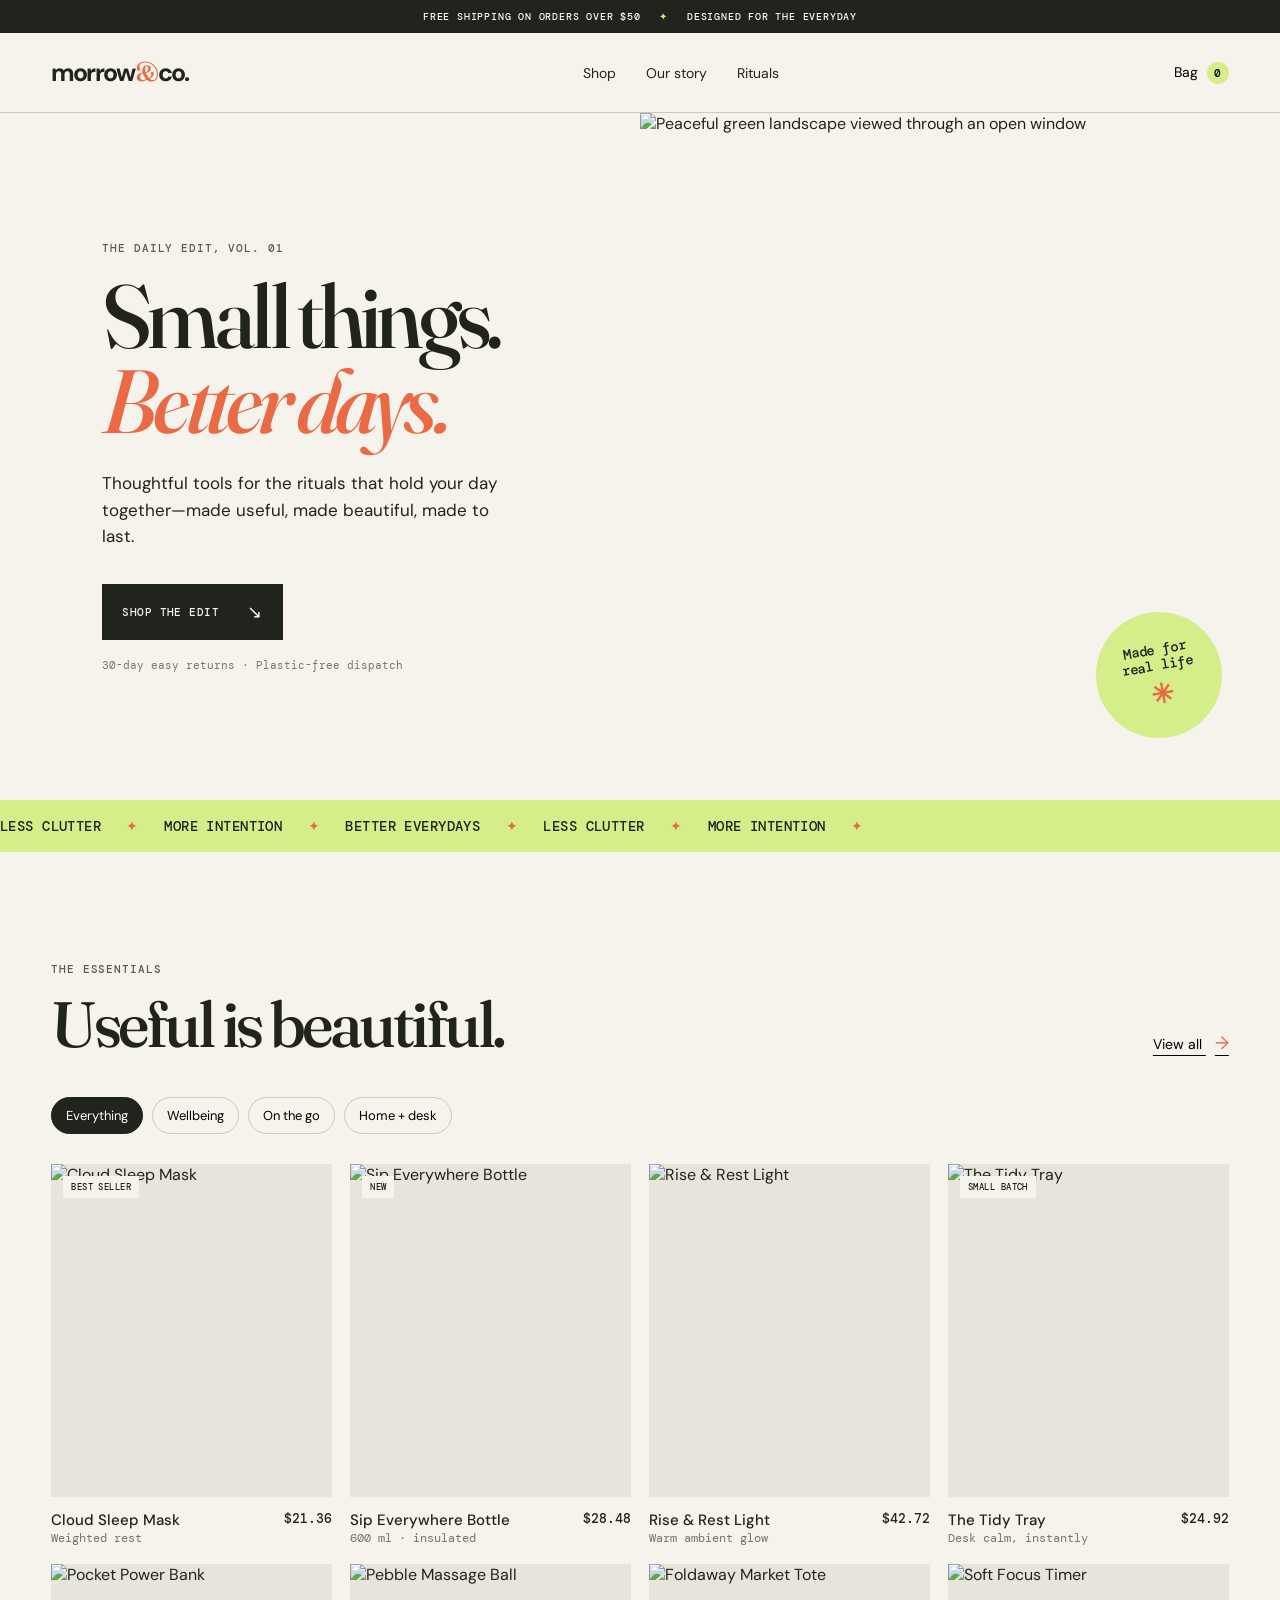
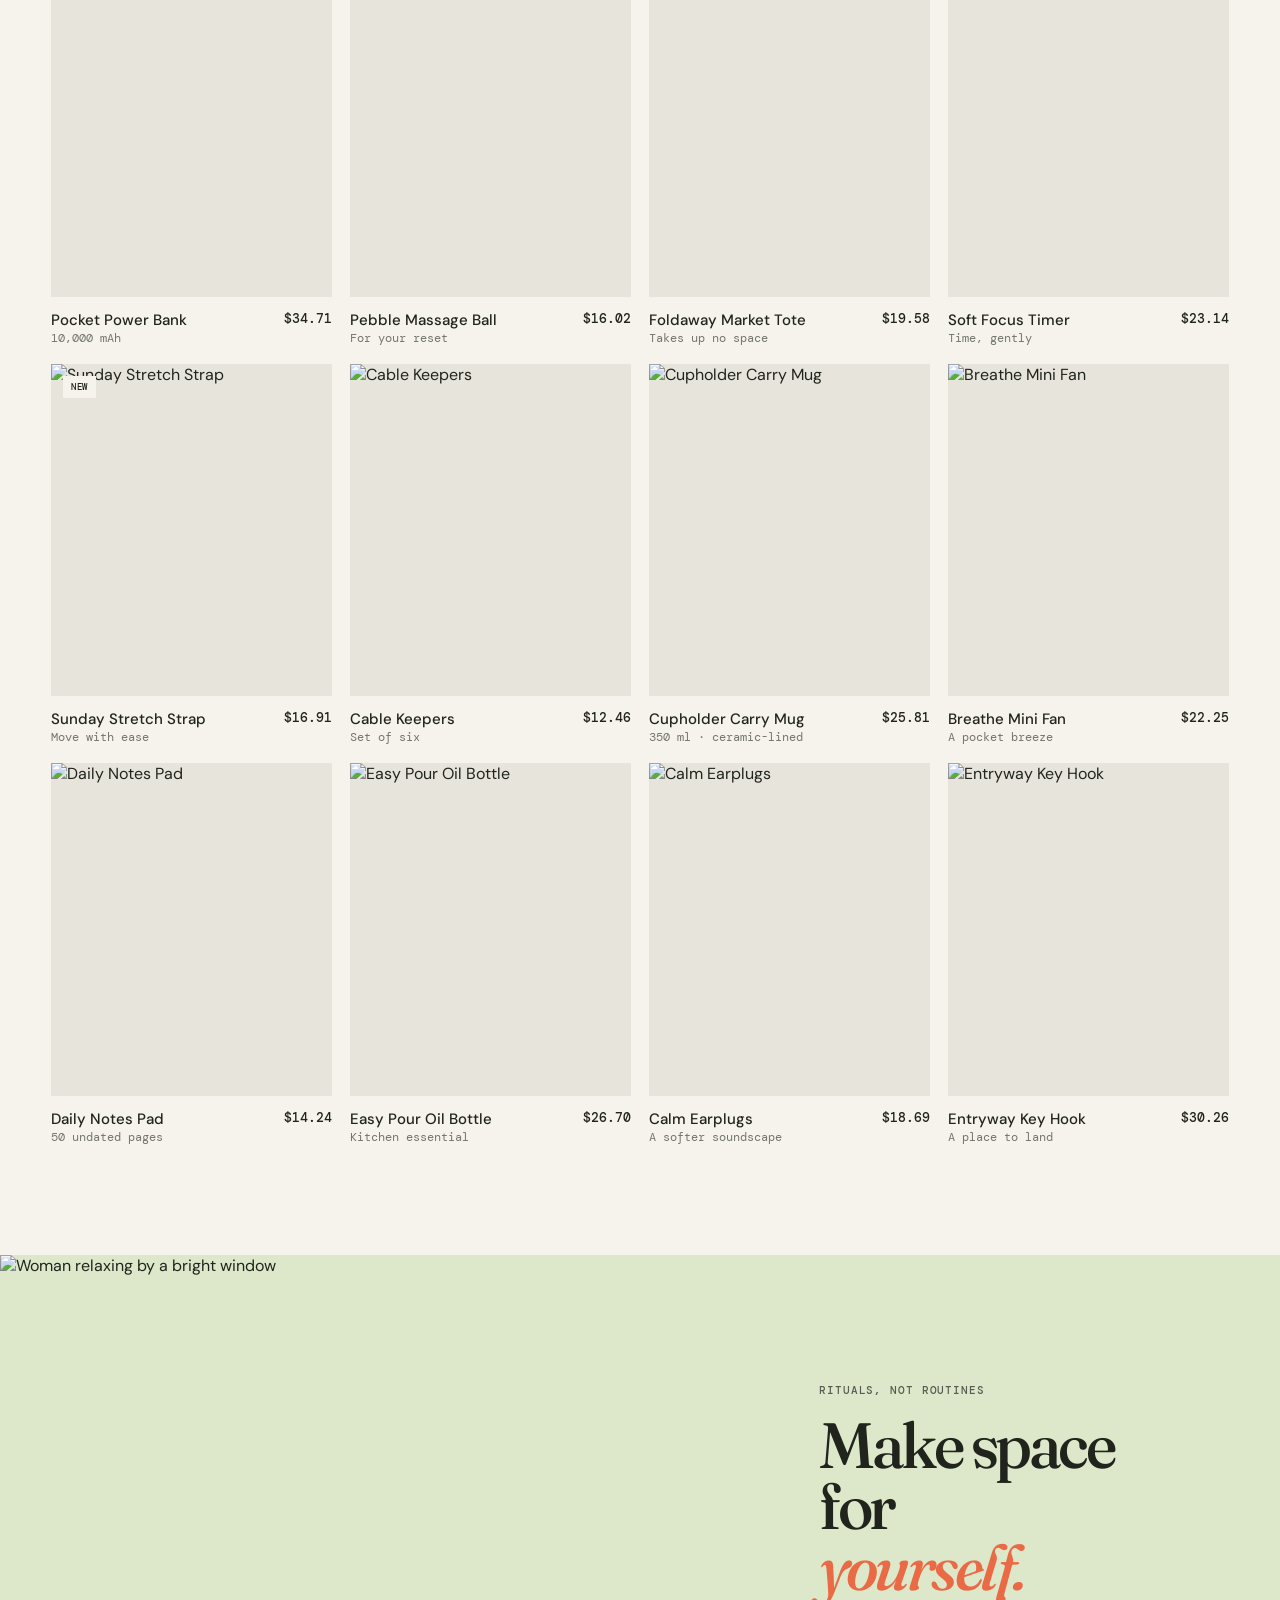
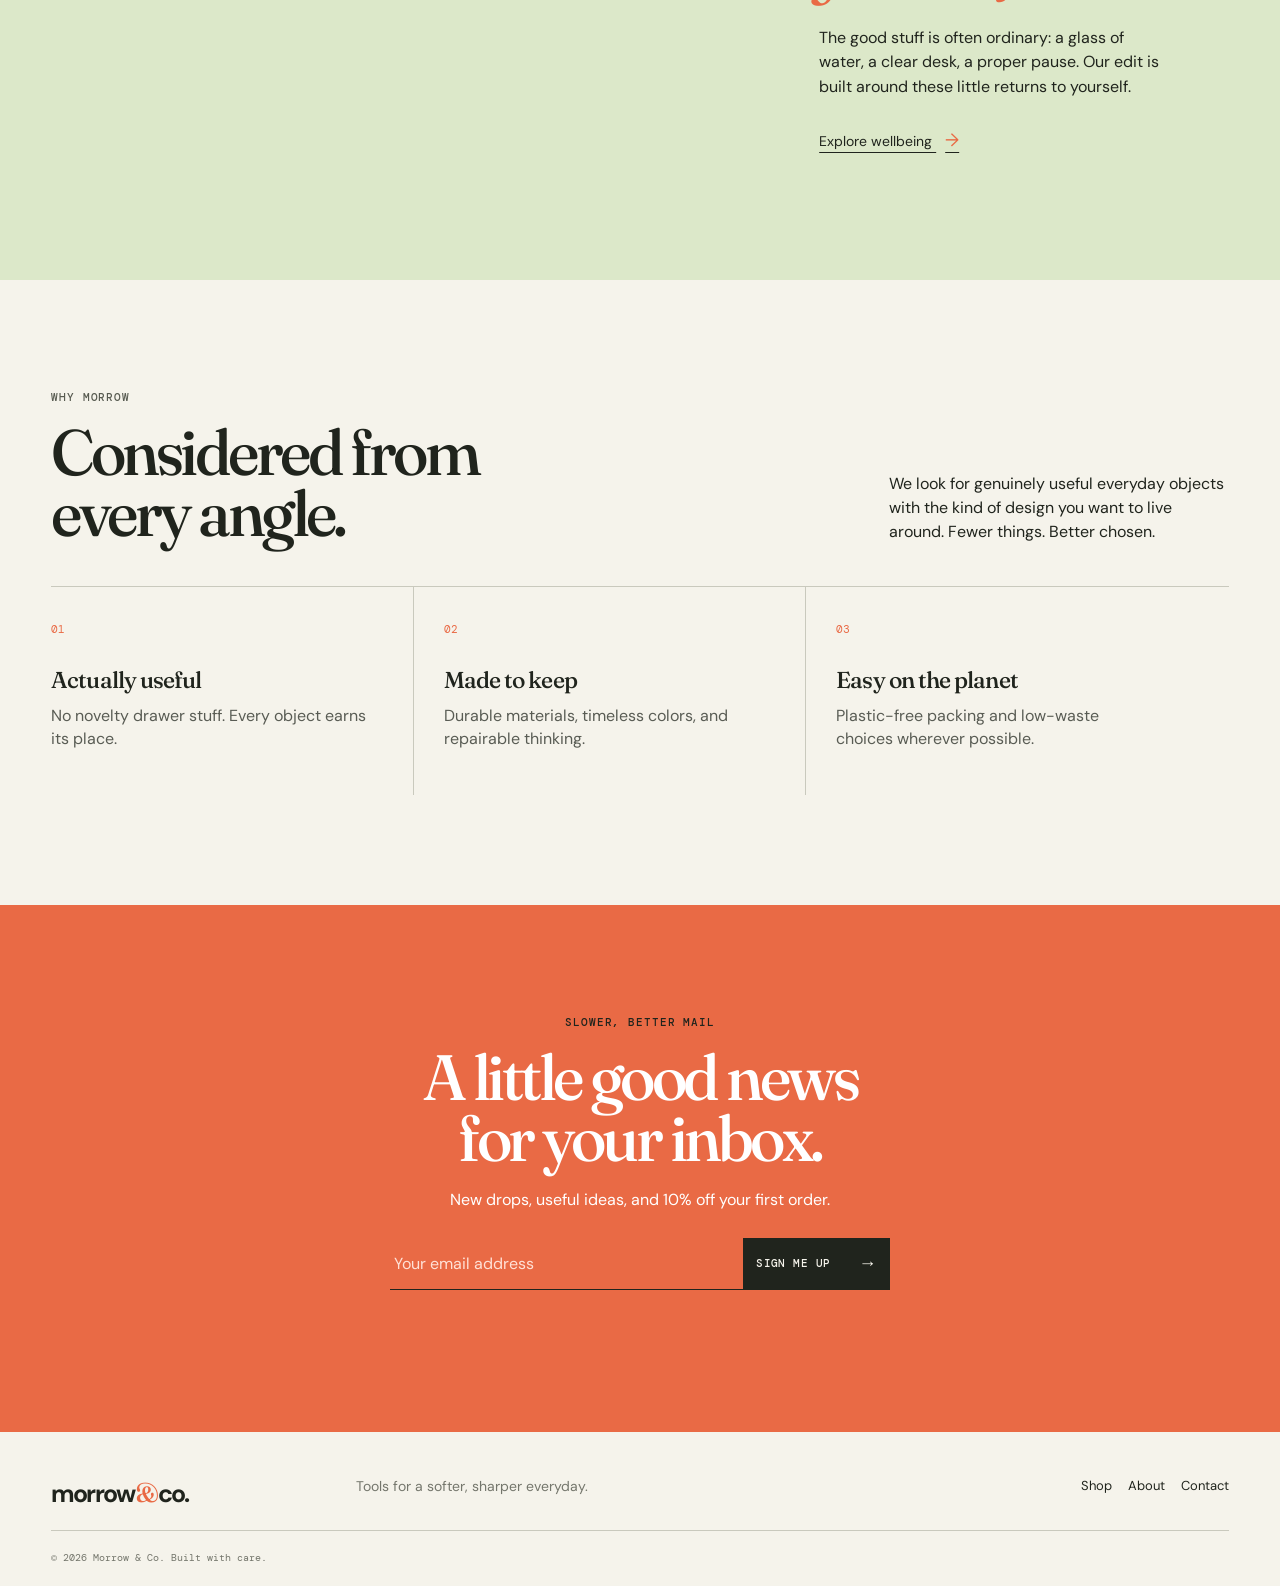
==== index.html @ c6362c74 "Add files via upload" ====
<!doctype html>
<html lang="en">
  <head>
    <meta charset="UTF-8" />
    <meta name="viewport" content="width=device-width, initial-scale=1.0" />
    <meta name="description" content="Morrow & Co. — simple tools for better everyday rituals." />
    <title>Morrow & Co. | Everyday, considered</title>
    <link rel="preconnect" href="https://fonts.googleapis.com" />
    <link rel="preconnect" href="https://fonts.gstatic.com" crossorigin />
    <link href="https://fonts.googleapis.com/css2?family=DM+Mono:wght@400;500&family=DM+Sans:opsz,wght@9..40,400;9..40,500;9..40,600;9..40,700&family=Fraunces:opsz,wght@9..144,500;9..144,600&display=swap" rel="stylesheet" />
    <link rel="stylesheet" href="styles.css" />
  </head>
  <body>
    <div class="announcement">Free shipping on orders over $50 <span>✦</span> Designed for the everyday</div>
    <header>
      <a class="logo" href="#top" aria-label="Morrow & Co. home">morrow<span>&amp;</span>co.</a>
      <nav aria-label="Main navigation">
        <a href="#shop">Shop</a><a href="#story">Our story</a><a href="#rituals">Rituals</a>
      </nav>
      <button class="cart-trigger" aria-label="Open shopping bag">Bag <span id="cart-count">0</span></button>
    </header>

    <main id="top">
      <section class="hero">
        <div class="hero-copy">
          <p class="eyebrow">THE DAILY EDIT, VOL. 01</p>
          <h1>Small things.<br><em>Better days.</em></h1>
          <p class="intro">Thoughtful tools for the rituals that hold your day together—made useful, made beautiful, made to last.</p>
          <a href="#shop" class="button dark">Shop the edit <span>↘</span></a>
          <p class="microcopy">30-day easy returns · Plastic-free dispatch</p>
        </div>
        <div class="hero-image"><img src="https://images.unsplash.com/photo-1502741338009-cac2772e18bc?auto=format&fit=crop&w=1200&q=85" alt="Peaceful green landscape viewed through an open window" /><div class="hero-sticker">Made for<br>real life <b>✳</b></div></div>
      </section>

      <section class="marquee" aria-label="Store values"><div>LESS CLUTTER <i>✦</i> MORE INTENTION <i>✦</i> BETTER EVERYDAYS <i>✦</i> LESS CLUTTER <i>✦</i> MORE INTENTION <i>✦</i></div></section>

      <section class="collection" id="shop">
        <div class="section-heading"><div><p class="eyebrow">THE ESSENTIALS</p><h2>Useful is beautiful.</h2></div><button class="text-link" id="view-all">View all <span>→</span></button></div>
        <div class="filters" aria-label="Product filters"><button class="active" data-filter="all">Everything</button><button data-filter="wellbeing">Wellbeing</button><button data-filter="on-the-go">On the go</button><button data-filter="home">Home + desk</button></div>
        <div class="product-grid" id="product-grid"></div>
      </section>

      <section class="feature" id="rituals">
        <div class="feature-photo"><img src="https://images.unsplash.com/photo-1516822003754-cca485356ecb?auto=format&fit=crop&w=1200&q=85" alt="Woman relaxing by a bright window" /></div>
        <div class="feature-copy"><p class="eyebrow">RITUALS, NOT ROUTINES</p><h2>Make space for<br><em>yourself.</em></h2><p>The good stuff is often ordinary: a glass of water, a clear desk, a proper pause. Our edit is built around these little returns to yourself.</p><a class="text-link" href="#shop">Explore wellbeing <span>→</span></a></div>
      </section>

      <section class="why" id="story"><div class="section-heading"><div><p class="eyebrow">WHY MORROW</p><h2>Considered from<br>every angle.</h2></div><p>We look for genuinely useful everyday objects with the kind of design you want to live around. Fewer things. Better chosen.</p></div><div class="value-grid"><article><span>01</span><h3>Actually useful</h3><p>No novelty drawer stuff. Every object earns its place.</p></article><article><span>02</span><h3>Made to keep</h3><p>Durable materials, timeless colors, and repairable thinking.</p></article><article><span>03</span><h3>Easy on the planet</h3><p>Plastic-free packing and low-waste choices wherever possible.</p></article></div></section>

      <section class="newsletter"><p class="eyebrow">SLOWER, BETTER MAIL</p><h2>A little good news<br>for your inbox.</h2><p>New drops, useful ideas, and 10% off your first order.</p><form id="newsletter-form"><label class="sr-only" for="email">Your email address</label><input id="email" type="email" placeholder="Your email address" required /><button class="button dark" type="submit">Sign me up <span>→</span></button></form><p class="form-message" id="form-message"></p></section>
    </main>

    <footer><a class="logo" href="#top">morrow<span>&amp;</span>co.</a><p>Tools for a softer, sharper everyday.</p><div><a href="#shop">Shop</a><a href="#story">About</a><a href="mailto:hello@morrowandco.com">Contact</a></div><small>© 2026 Morrow & Co. Built with care.</small></footer>

    <aside class="cart-drawer" aria-label="Shopping bag" aria-hidden="true"><div class="cart-head"><h2>Your bag <span id="drawer-count">(0)</span></h2><button class="close-cart" aria-label="Close shopping bag">×</button></div><div id="cart-items" class="cart-items"><p class="empty-state">Your bag is waiting for something good.</p></div><div class="cart-footer"><div class="subtotal"><span>Subtotal</span><strong id="subtotal">$0.00</strong></div><small>Taxes and shipping calculated at checkout.</small><button id="checkout" class="button dark wide">Secure checkout <span>→</span></button></div></aside><div class="overlay"></div>
    <dialog class="product-dialog" id="product-dialog"><button class="dialog-close" aria-label="Close product details">×</button><div id="product-detail"></div></dialog>
    <div class="toast" role="status" aria-live="polite"></div>
    <script src="app.js"></script>
  </body>
</html>
---- styles.css ----
:root{--ink:#20241d;--paper:#f5f3eb;--lime:#d6ee8a;--rust:#e96a45;--line:#c9c9bd;--muted:#74766c}*{box-sizing:border-box}html{scroll-behavior:smooth}body{margin:0;background:var(--paper);color:var(--ink);font-family:'DM Sans',sans-serif}a{color:inherit;text-decoration:none}button,input{font:inherit}.announcement{background:var(--ink);color:#f8f7ef;text-align:center;padding:10px 20px;font:500 10px 'DM Mono';letter-spacing:.08em;text-transform:uppercase}.announcement span{color:var(--lime);padding:0 12px}header{height:80px;display:flex;align-items:center;justify-content:space-between;padding:0 clamp(20px,4vw,64px);border-bottom:1px solid var(--line);position:sticky;top:0;background:rgba(245,243,235,.94);backdrop-filter:blur(12px);z-index:4}.logo{font-weight:700;letter-spacing:-.075em;font-size:25px}.logo span{font-family:Fraunces,serif;font-weight:500;color:var(--rust);margin:0 1px}nav{display:flex;gap:30px;font-size:14px}.cart-trigger,.text-link{border:0;background:none;padding:0;cursor:pointer;font-size:14px}.cart-trigger span{background:var(--lime);border-radius:50%;display:inline-grid;place-items:center;width:22px;height:22px;font:500 11px 'DM Mono';margin-left:5px}.hero{min-height:670px;display:grid;grid-template-columns:1fr 1fr}.hero-copy{padding:clamp(60px,10vw,140px) clamp(20px,8vw,128px);display:flex;align-items:flex-start;justify-content:center;flex-direction:column}.eyebrow{font:500 11px 'DM Mono';letter-spacing:.08em;margin:0 0 18px;color:#585b51}h1,h2,h3,p{margin-top:0}h1,h2{font-family:Fraunces,serif;font-weight:500;letter-spacing:-.055em;line-height:.95}h1{font-size:clamp(58px,7vw,104px);margin-bottom:27px}h1 em,h2 em{color:var(--rust);font-weight:500}.intro{font-size:17px;line-height:1.55;max-width:405px;margin-bottom:35px}.button{display:inline-flex;align-items:center;justify-content:center;gap:28px;padding:16px 20px;border:none;cursor:pointer;text-transform:uppercase;font:500 11px 'DM Mono';letter-spacing:.04em}.button.dark{color:var(--paper);background:var(--ink)}.button span{font-size:18px}.microcopy{font:11px 'DM Mono';margin:18px 0 0;color:var(--muted)}.hero-image{overflow:hidden;position:relative;min-height:500px}.hero-image img,.feature img{width:100%;height:100%;object-fit:cover;display:block}.hero-sticker{position:absolute;right:9%;bottom:9%;background:var(--lime);width:126px;height:126px;border-radius:50%;display:grid;place-content:center;text-align:center;font:500 14px/1.15 'DM Mono';transform:rotate(-10deg)}.hero-sticker b{font-size:27px;color:var(--rust);margin-top:5px}.marquee{background:var(--lime);overflow:hidden;white-space:nowrap;padding:17px 0;font:500 14px 'DM Mono';letter-spacing:.03em}.marquee div{animation:scroll 24s linear infinite}.marquee i{font-style:normal;color:var(--rust);padding:0 17px}@keyframes scroll{to{transform:translateX(-40%)}}.collection,.why{padding:110px clamp(20px,4vw,64px)}.section-heading{display:flex;align-items:end;justify-content:space-between;margin-bottom:42px;gap:25px}.section-heading h2,.feature h2,.newsletter h2{font-size:clamp(40px,5vw,68px);margin:0}.text-link{text-decoration:underline;text-underline-offset:6px}.text-link span{padding-left:9px;color:var(--rust);font-size:18px}.filters{display:flex;gap:9px;margin-bottom:30px;flex-wrap:wrap}.filters button{background:transparent;border:1px solid var(--line);border-radius:30px;padding:9px 14px;cursor:pointer;font-size:13px}.filters button.active{background:var(--ink);color:#fff;border-color:var(--ink)}.product-grid{display:grid;grid-template-columns:repeat(4,1fr);gap:18px}.product{min-width:0}.product-image{height:clamp(225px,26vw,360px);background:#e7e4db;overflow:hidden;position:relative}.product-image img{width:100%;height:100%;object-fit:cover;transition:transform .5s}.product:hover img{transform:scale(1.04)}.tag{position:absolute;top:12px;left:12px;background:var(--paper);padding:5px 8px;font:500 9px 'DM Mono';letter-spacing:.05em;text-transform:uppercase}.quick-add{position:absolute;bottom:12px;left:12px;right:12px;opacity:0;transform:translateY(8px);transition:.25s}.product:hover .quick-add{opacity:1;transform:none}.product-info{padding-top:13px;display:grid;grid-template-columns:1fr auto;gap:5px}.product-info h3{font-size:15px;font-weight:500;margin:0}.product-info p{font:12px 'DM Mono';color:var(--muted);margin:0}.product-info strong{font:500 13px 'DM Mono'}.feature{display:grid;grid-template-columns:1.1fr .9fr;background:#dce8c9;min-height:600px}.feature-photo{min-height:450px}.feature-copy{padding:clamp(60px,10vw,140px) clamp(30px,9vw,130px);display:flex;flex-direction:column;align-items:flex-start;justify-content:center}.feature-copy>p:not(.eyebrow){line-height:1.55;font-size:16px;margin:28px 0}.why{padding-bottom:0}.section-heading>p{max-width:340px;line-height:1.5;margin:0}.value-grid{border-top:1px solid var(--line);display:grid;grid-template-columns:repeat(3,1fr)}.value-grid article{padding:30px 40px 45px 0;border-right:1px solid var(--line);margin-right:30px}.value-grid article:last-child{border:0}.value-grid span{font:11px 'DM Mono';color:var(--rust)}.value-grid h3{font:500 23px Fraunces,serif;letter-spacing:-.04em;margin:28px 0 10px}.value-grid p{line-height:1.45;color:#595c54;margin:0}.newsletter{text-align:center;background:var(--rust);color:#fff;padding:110px 20px;margin-top:110px}.newsletter .eyebrow{color:var(--ink)}.newsletter h2{margin-bottom:20px}.newsletter>p:not(.eyebrow):not(.form-message){margin-bottom:28px}.newsletter form{display:flex;max-width:500px;margin:auto;border-bottom:1px solid var(--ink)}.newsletter input{flex:1;border:0;background:transparent;padding:15px 4px;outline:none;color:#fff}.newsletter input::placeholder{color:#ffe1d6}.newsletter .button{background:var(--ink);padding:13px}.form-message{font-size:13px;margin:16px 0 0;min-height:16px}footer{padding:45px clamp(20px,4vw,64px) 22px;display:grid;grid-template-columns:1fr 2fr 1fr;align-items:start;gap:20px}footer p{color:var(--muted);margin:0;font-size:14px}footer div{display:flex;gap:16px;justify-content:flex-end;font-size:13px}footer small{grid-column:1/-1;border-top:1px solid var(--line);padding-top:20px;color:var(--muted);font:10px 'DM Mono'}.cart-drawer{position:fixed;top:0;right:-460px;width:min(100%,430px);height:100dvh;background:var(--paper);z-index:10;display:flex;flex-direction:column;padding:25px;transition:right .35s}.cart-drawer.open{right:0}.overlay{position:fixed;inset:0;background:#1f231e80;opacity:0;visibility:hidden;z-index:9;transition:.3s}.overlay.show{opacity:1;visibility:visible}.cart-head{display:flex;justify-content:space-between;align-items:center;border-bottom:1px solid var(--line);padding-bottom:20px}.cart-head h2{font-size:32px;margin:0}.close-cart{font-size:32px;line-height:1;background:none;border:0;cursor:pointer}.cart-items{flex:1;overflow:auto;padding:12px 0}.empty-state{color:var(--muted);text-align:center;margin-top:60px}.cart-item{display:grid;grid-template-columns:70px 1fr auto;gap:12px;padding:12px 0;border-bottom:1px solid var(--line)}.cart-item img{width:70px;height:78px;object-fit:cover}.cart-item h3{font-size:14px;margin:1px 0 5px}.cart-item p,.cart-item button{font:11px 'DM Mono';color:var(--muted);margin:0}.cart-item button{border:0;background:none;text-decoration:underline;cursor:pointer;padding:10px 0 0}.cart-footer{border-top:1px solid var(--line);padding-top:18px}.subtotal{display:flex;justify-content:space-between;margin-bottom:7px}.cart-footer small{color:var(--muted);font-size:11px}.wide{width:100%;margin-top:18px}.toast{position:fixed;z-index:20;bottom:20px;left:50%;transform:translate(-50%,20px);opacity:0;background:var(--ink);color:#fff;padding:13px 18px;font-size:13px;transition:.25s}.toast.show{opacity:1;transform:translate(-50%,0)}.sr-only{position:absolute;width:1px;height:1px;overflow:hidden;clip:rect(0,0,0,0)}
@media(max-width:750px){header{height:65px}header nav{display:none}.hero{grid-template-columns:1fr}.hero-copy{min-height:510px;padding:65px 25px}.hero-image{height:450px;min-height:0}.product-grid{grid-template-columns:repeat(2,1fr);gap:12px}.quick-add{opacity:1;transform:none;padding:11px 8px;font-size:9px}.collection,.why{padding:70px 20px}.feature{grid-template-columns:1fr}.feature-copy{padding:70px 25px}.section-heading{align-items:start}.section-heading .text-link{white-space:nowrap}.value-grid{grid-template-columns:1fr}.value-grid article{border-right:0;border-bottom:1px solid var(--line);padding:25px 0;margin:0}.newsletter{margin-top:70px;padding:75px 20px}.newsletter form{display:block;border:0}.newsletter input{border-bottom:1px solid var(--ink);width:100%;margin-bottom:14px}.newsletter .button{width:100%}footer{grid-template-columns:1fr}footer div{justify-content:flex-start}.hero-sticker{width:105px;height:105px;font-size:12px}h1{font-size:64px}}
.product-dialog{width:min(850px,calc(100% - 30px));padding:0;border:0;background:var(--paper);color:var(--ink);box-shadow:0 20px 90px #0005}.product-dialog::backdrop{background:#20241d99}.dialog-close{position:absolute;right:13px;top:9px;z-index:2;background:var(--paper);border:0;border-radius:50%;width:34px;height:34px;font-size:25px;cursor:pointer}.detail-wrap{display:grid;grid-template-columns:1fr 1fr}.detail-wrap img{width:100%;height:520px;object-fit:cover}.detail-copy{padding:70px 42px 35px;display:flex;flex-direction:column;align-items:flex-start}.detail-copy h2{font-size:48px;margin-bottom:8px}.detail-price{font:500 15px 'DM Mono';margin-bottom:28px}.detail-copy>p{line-height:1.55;color:#4e514a}.detail-copy ul{padding-left:18px;line-height:1.75;color:#4e514a;font-size:14px;margin:8px 0 28px}.detail-copy .button{margin-top:auto}.product-image{cursor:pointer}@media(max-width:750px){.detail-wrap{grid-template-columns:1fr}.detail-wrap img{height:320px}.detail-copy{padding:35px 25px;min-height:410px}.detail-copy h2{font-size:40px}}
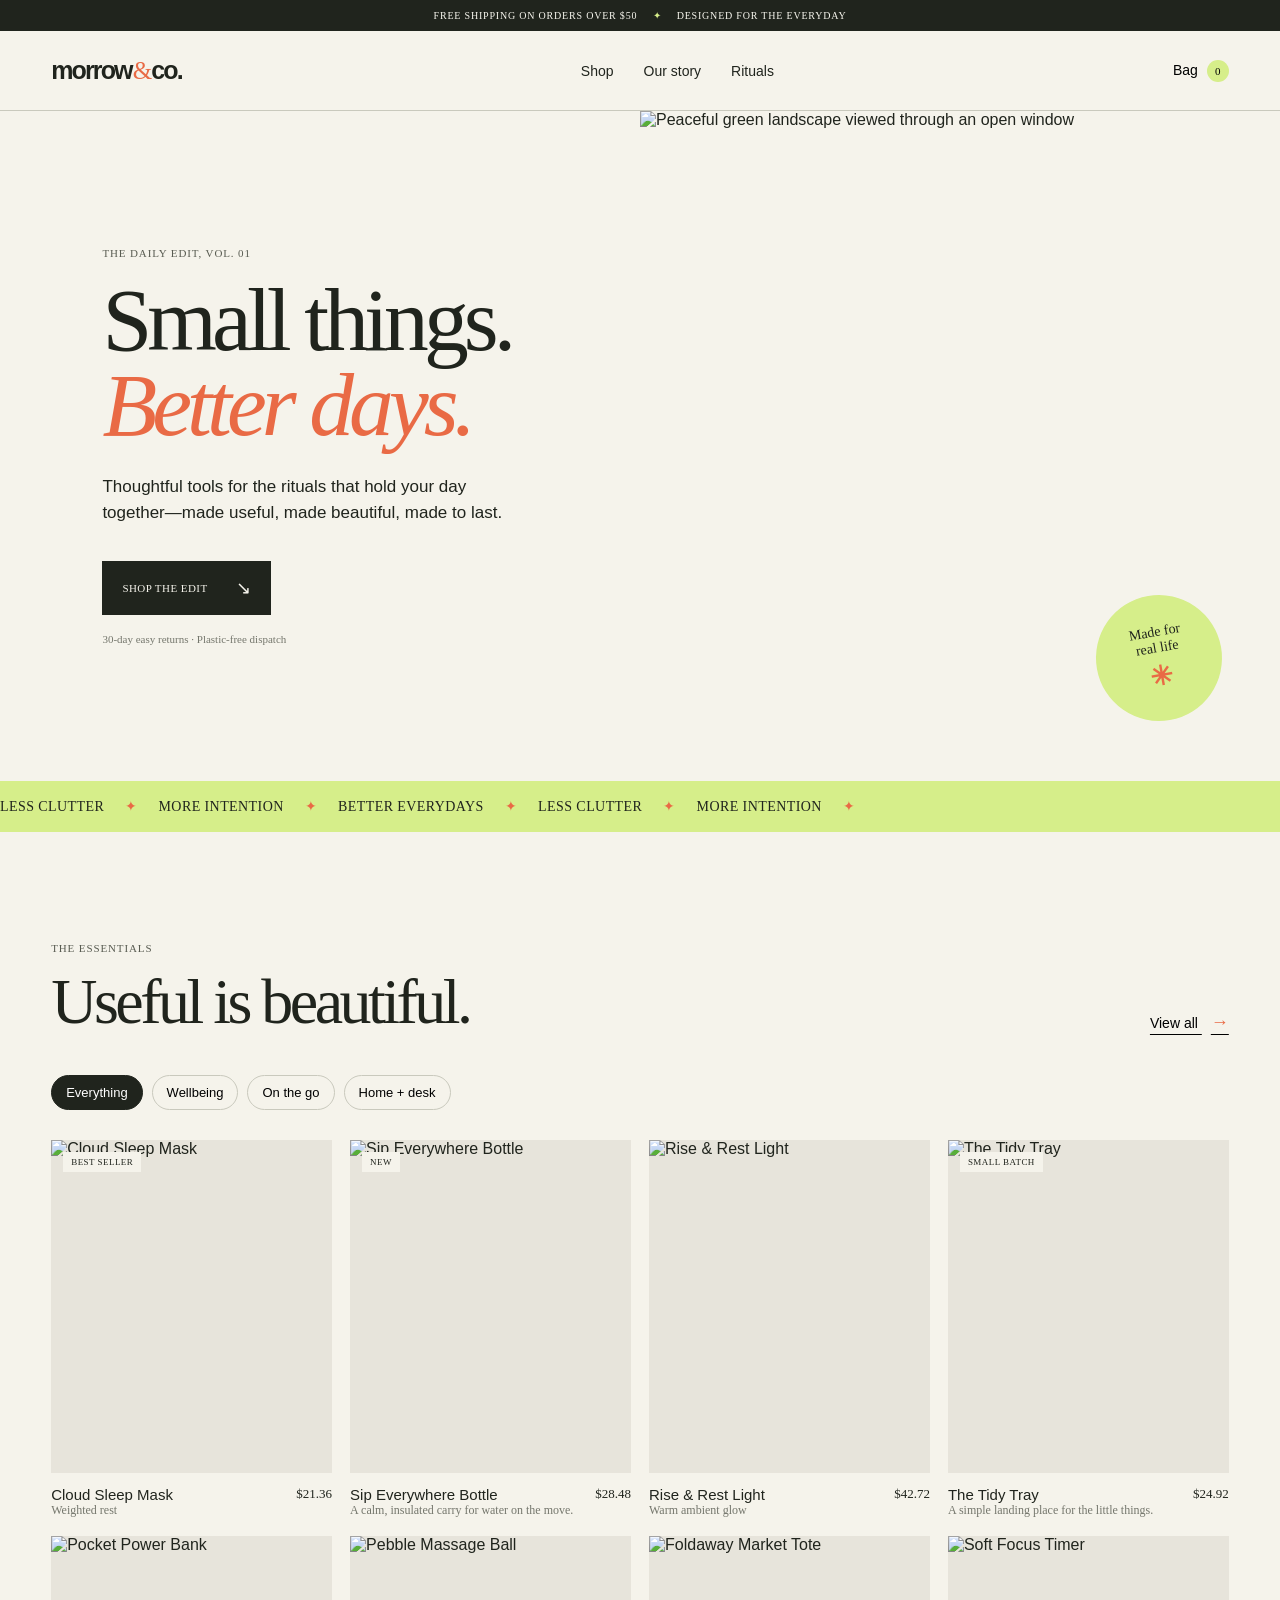
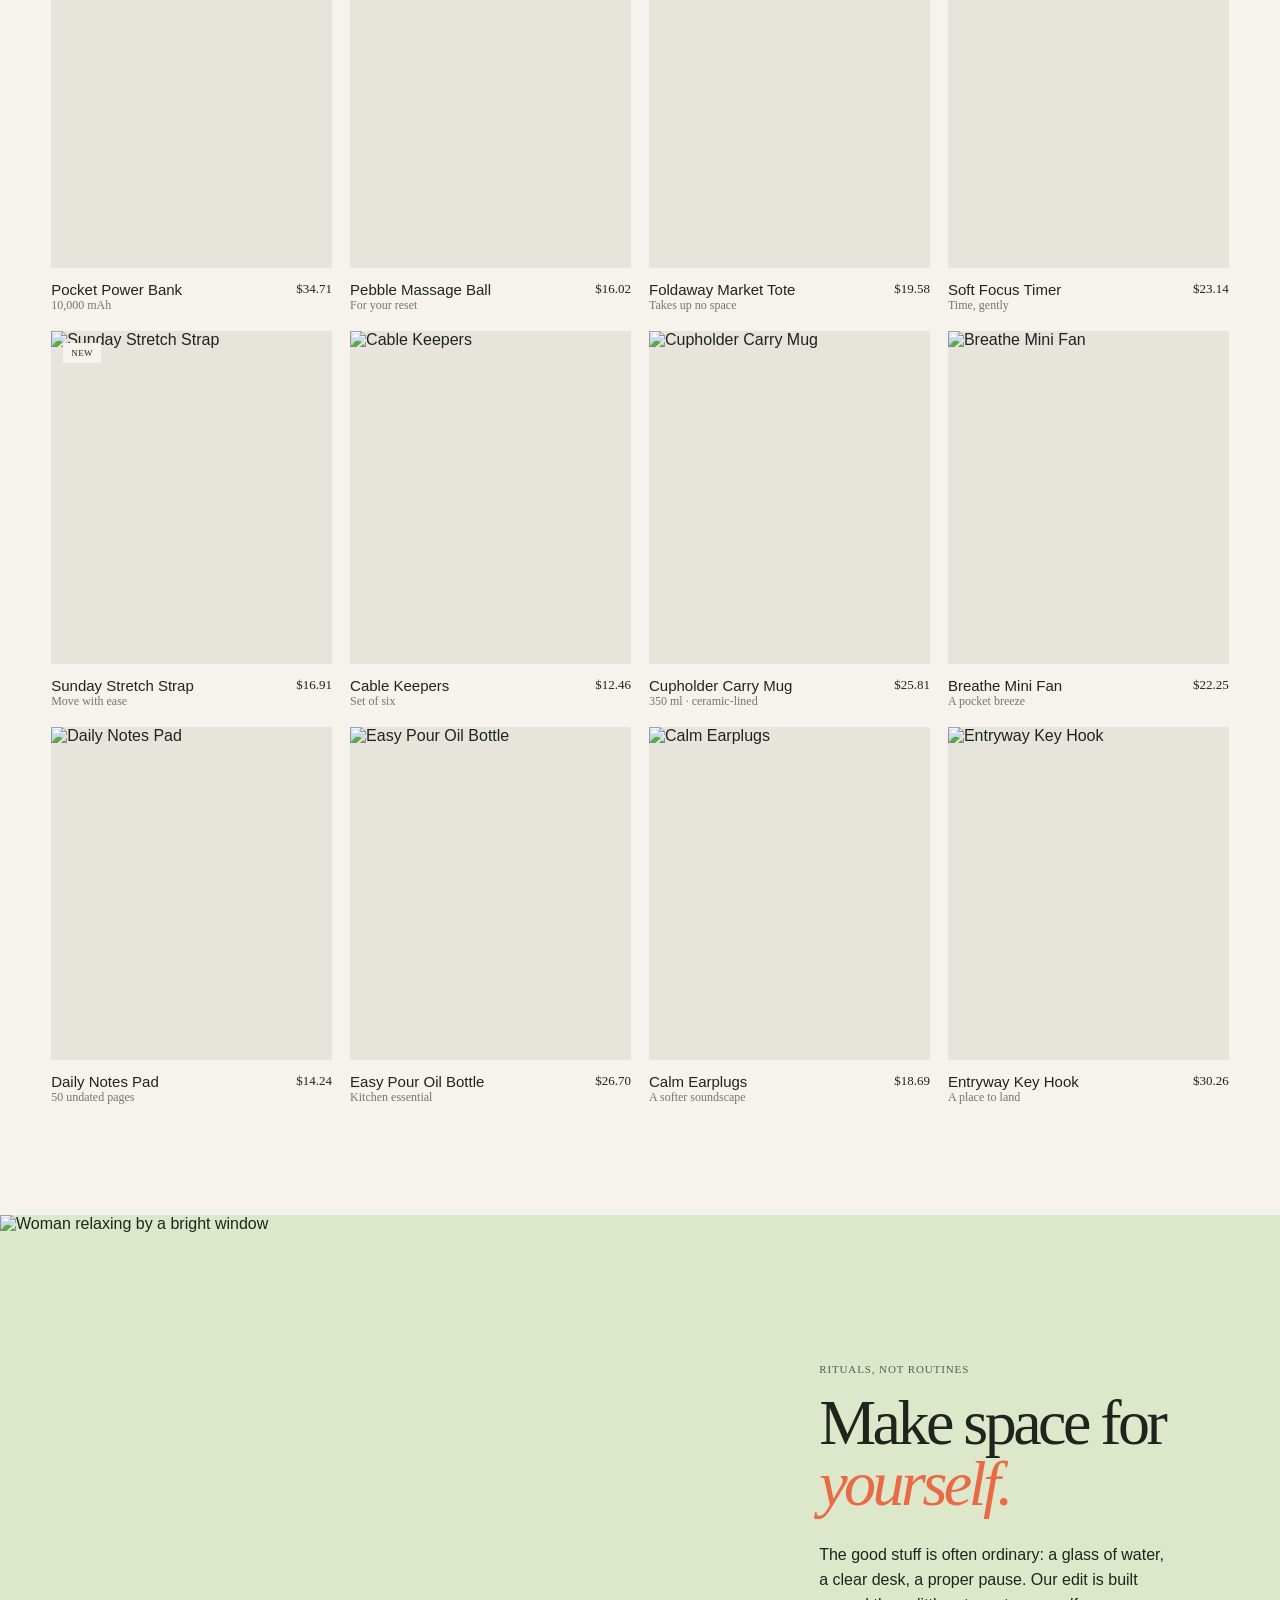
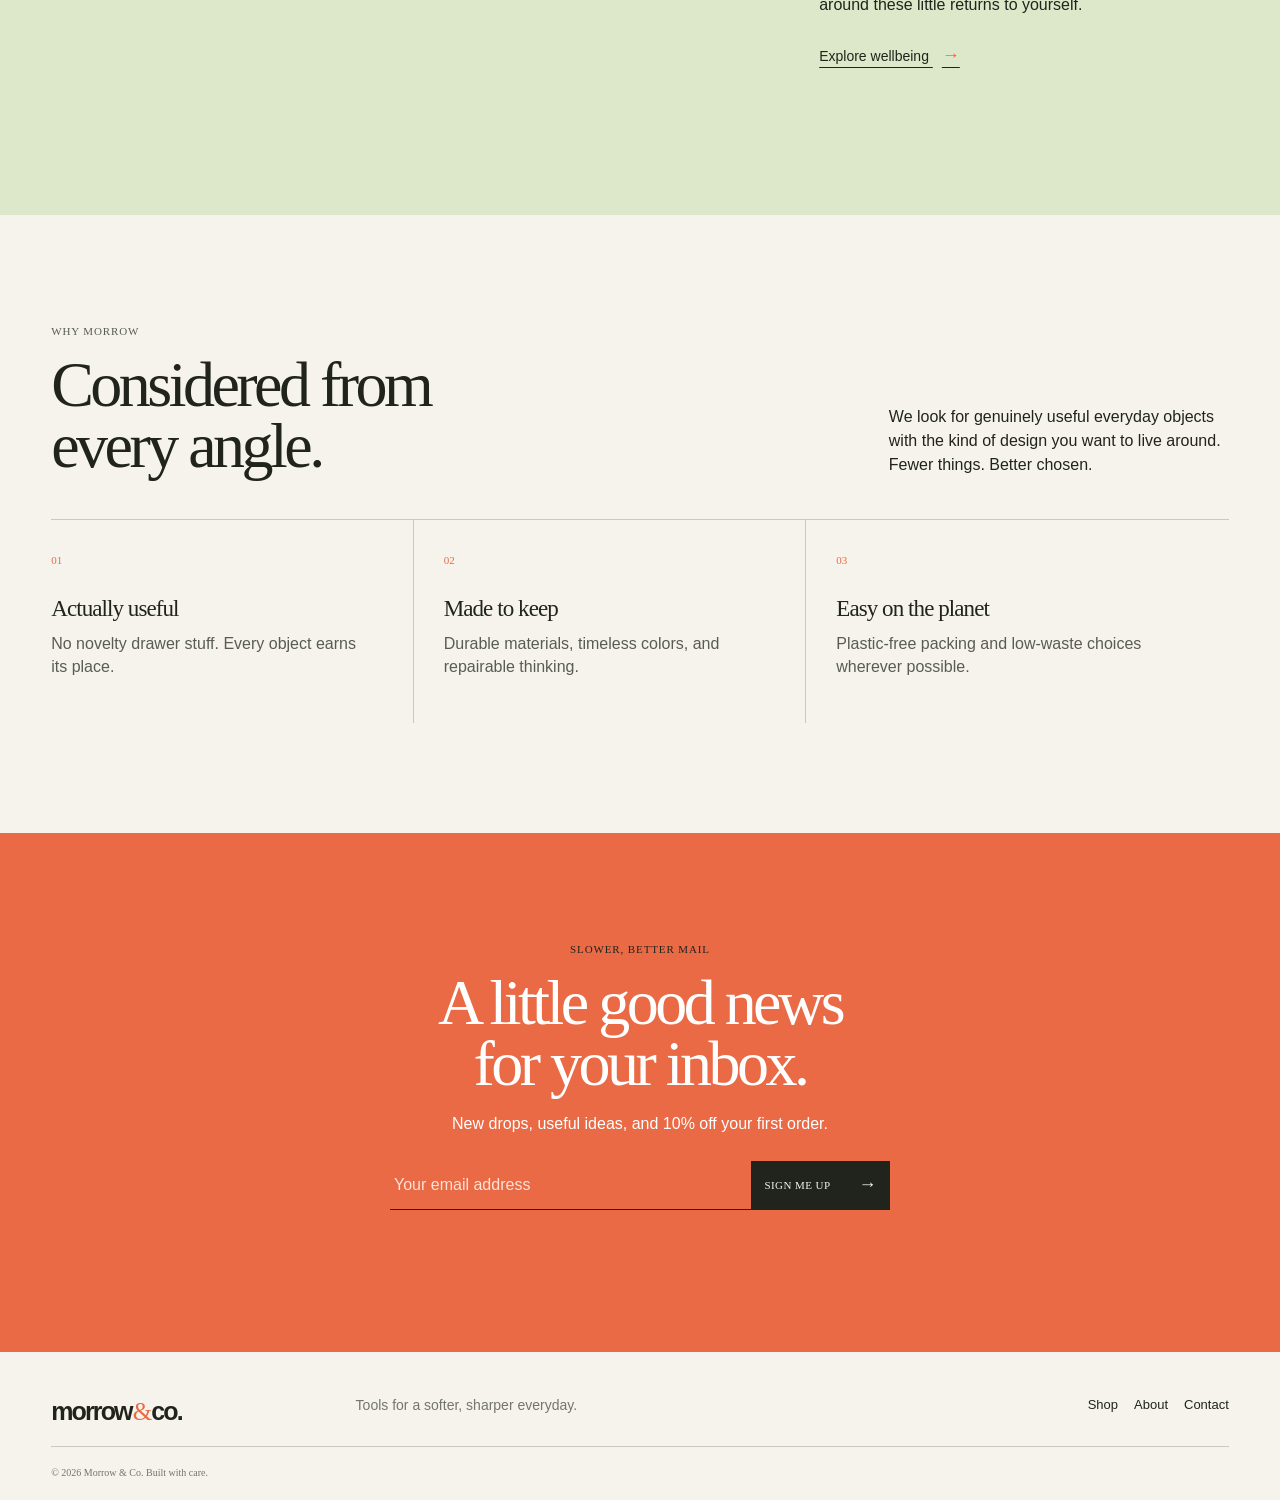
==== commit 075ce63d: "Improve catalog safety and product details" ====
--- a/index.html
+++ b/index.html
@@ -4,6 +4,8 @@
     <meta charset="UTF-8" />
     <meta name="viewport" content="width=device-width, initial-scale=1.0" />
     <meta name="description" content="Morrow & Co. — simple tools for better everyday rituals." />
+    <meta name="referrer" content="strict-origin-when-cross-origin" />
+    <meta http-equiv="Content-Security-Policy" content="default-src 'self'; base-uri 'self'; object-src 'none'; frame-ancestors 'none'; form-action 'self'; script-src 'self'; style-src 'self' https://fonts.googleapis.com; font-src https://fonts.gstatic.com; img-src 'self' https://images.unsplash.com data:; connect-src 'self';" />
     <title>Morrow & Co. | Everyday, considered</title>
     <link rel="preconnect" href="https://fonts.googleapis.com" />
     <link rel="preconnect" href="https://fonts.gstatic.com" crossorigin />
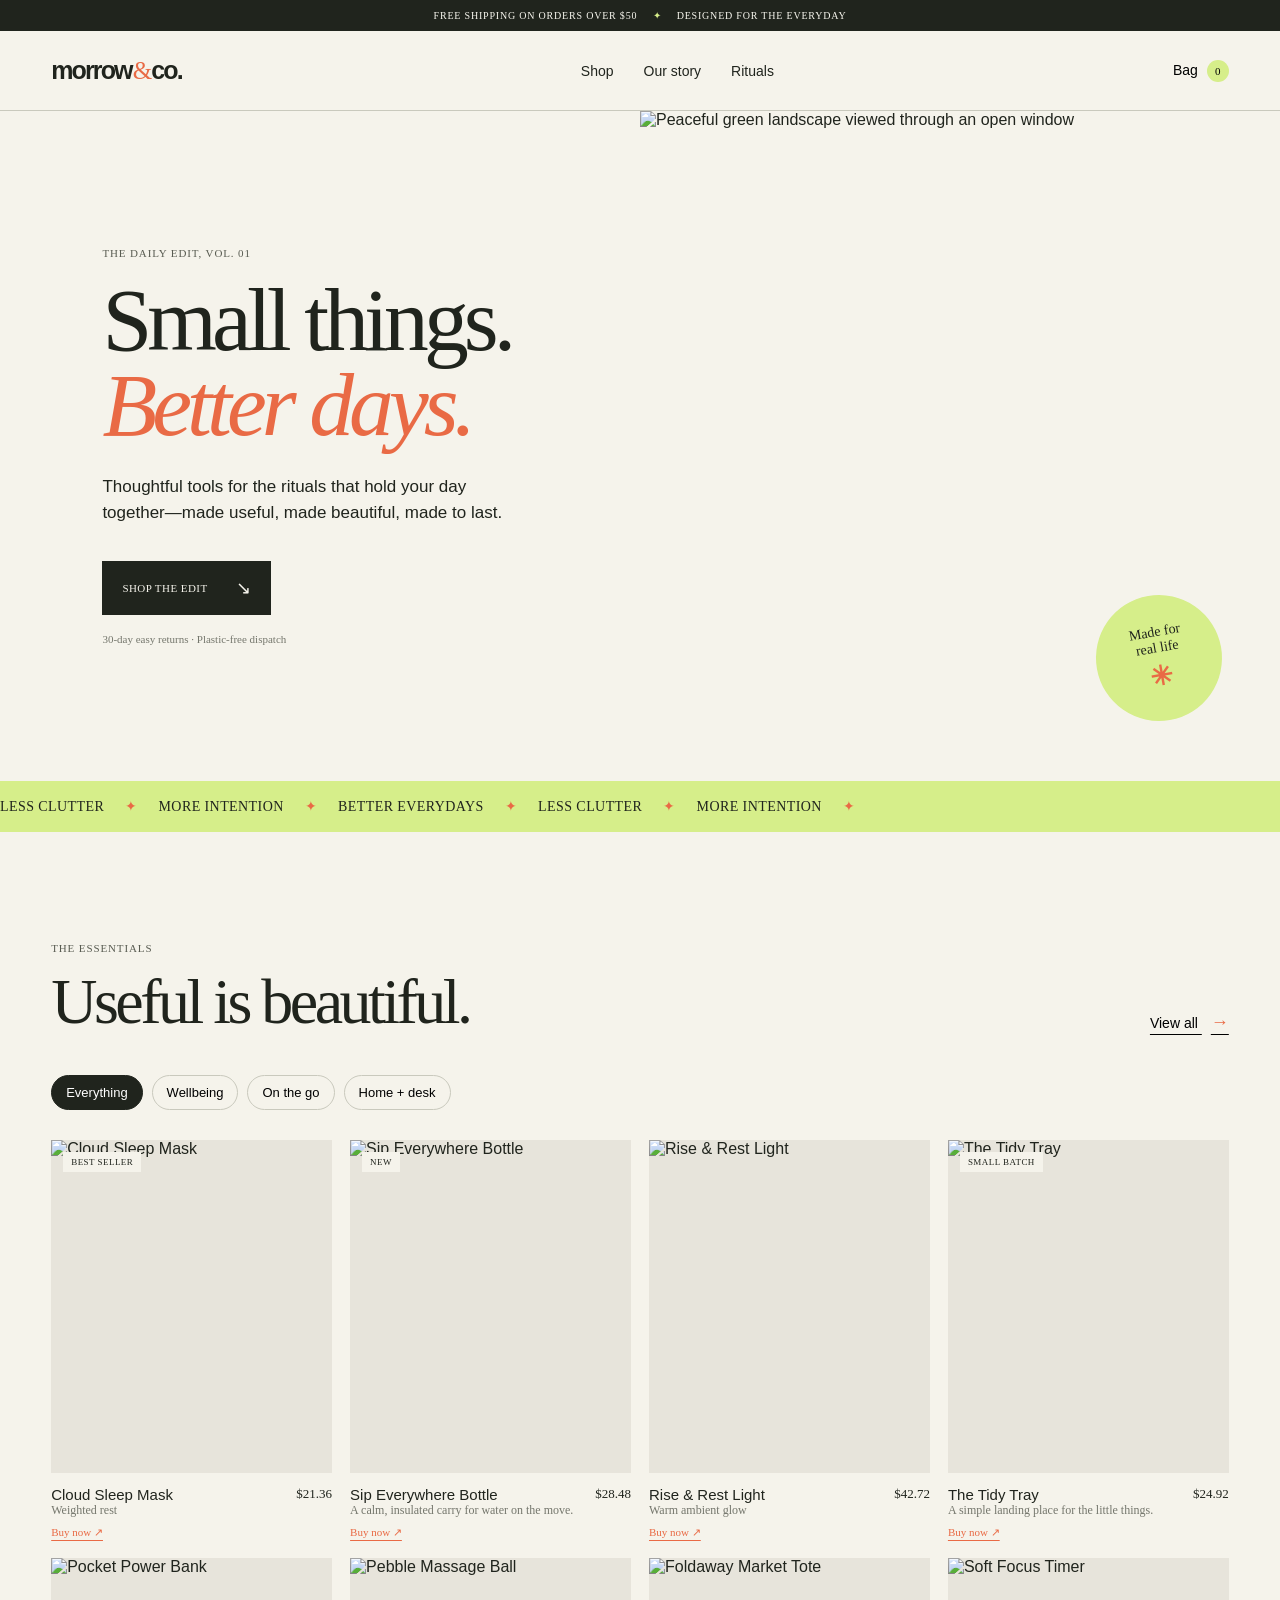
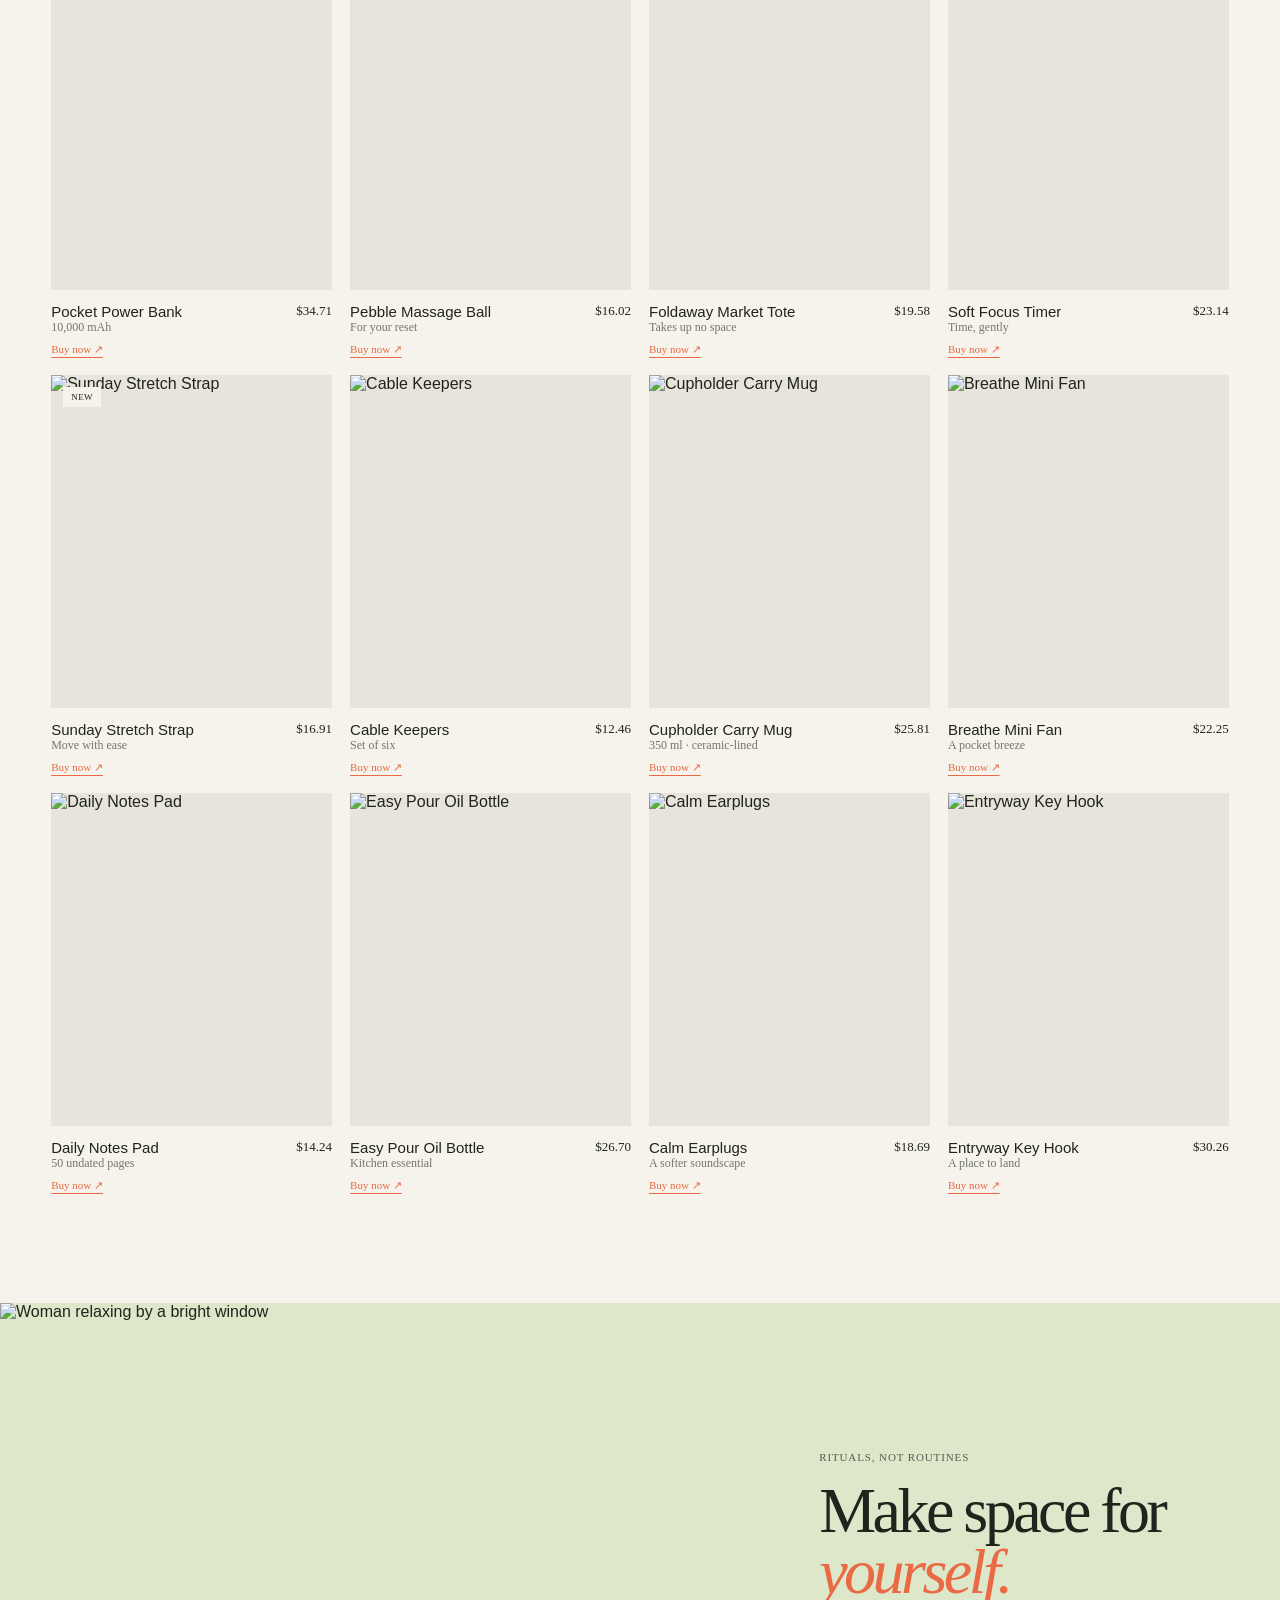
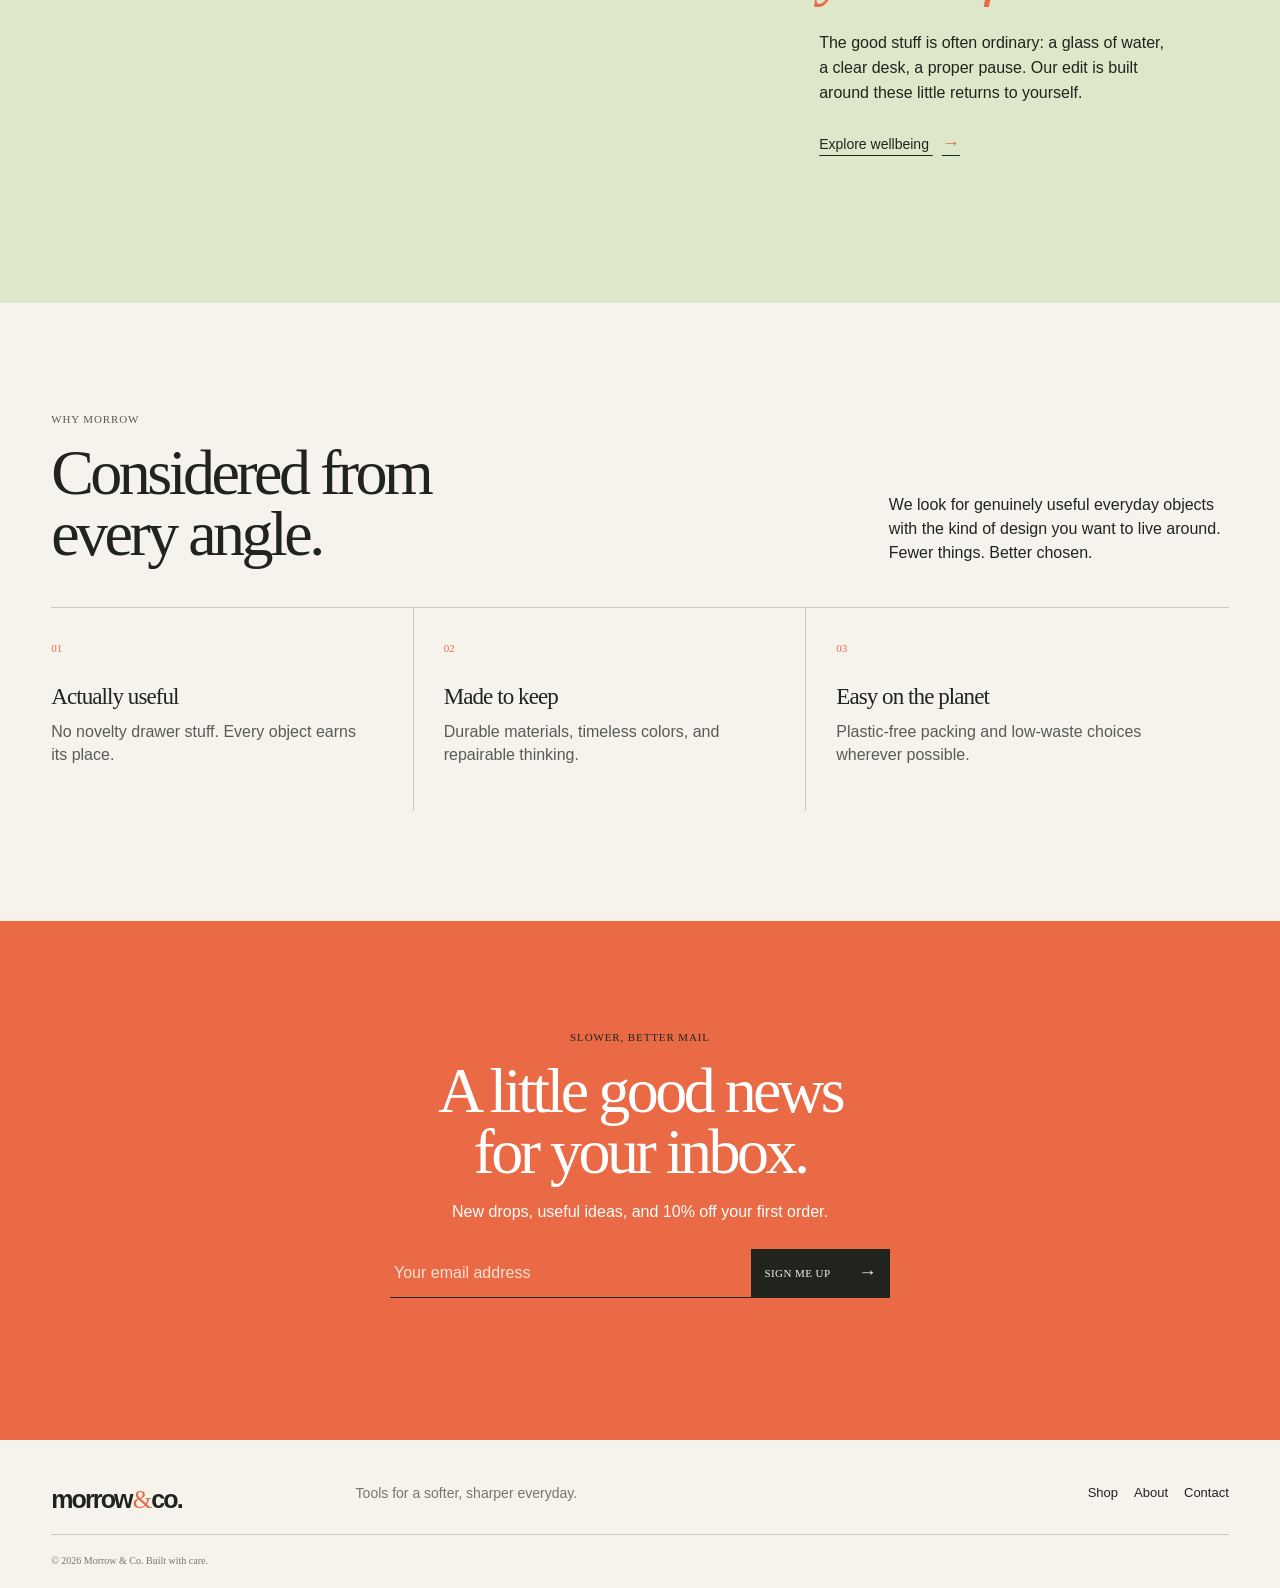
==== commit a44ad4b0: "Replace checkout flow with PayPal links" ====
--- a/index.html
+++ b/index.html
@@ -11,6 +11,7 @@
     <link rel="preconnect" href="https://fonts.gstatic.com" crossorigin />
     <link href="https://fonts.googleapis.com/css2?family=DM+Mono:wght@400;500&family=DM+Sans:opsz,wght@9..40,400;9..40,500;9..40,600;9..40,700&family=Fraunces:opsz,wght@9..144,500;9..144,600&display=swap" rel="stylesheet" />
     <link rel="stylesheet" href="styles.css" />
+    <link rel="stylesheet" href="checkout.css" />
   </head>
   <body>
     <div class="announcement">Free shipping on orders over $50 <span>✦</span> Designed for the everyday</div>
--- a/checkout.css
+++ b/checkout.css
@@ -0,0 +1,2 @@
+.buy-now{border:0;background:none;padding:8px 0 0;color:var(--rust);cursor:pointer;text-decoration:underline;text-underline-offset:4px;font:500 11px 'DM Mono'}
+.detail-buy{margin-top:12px}
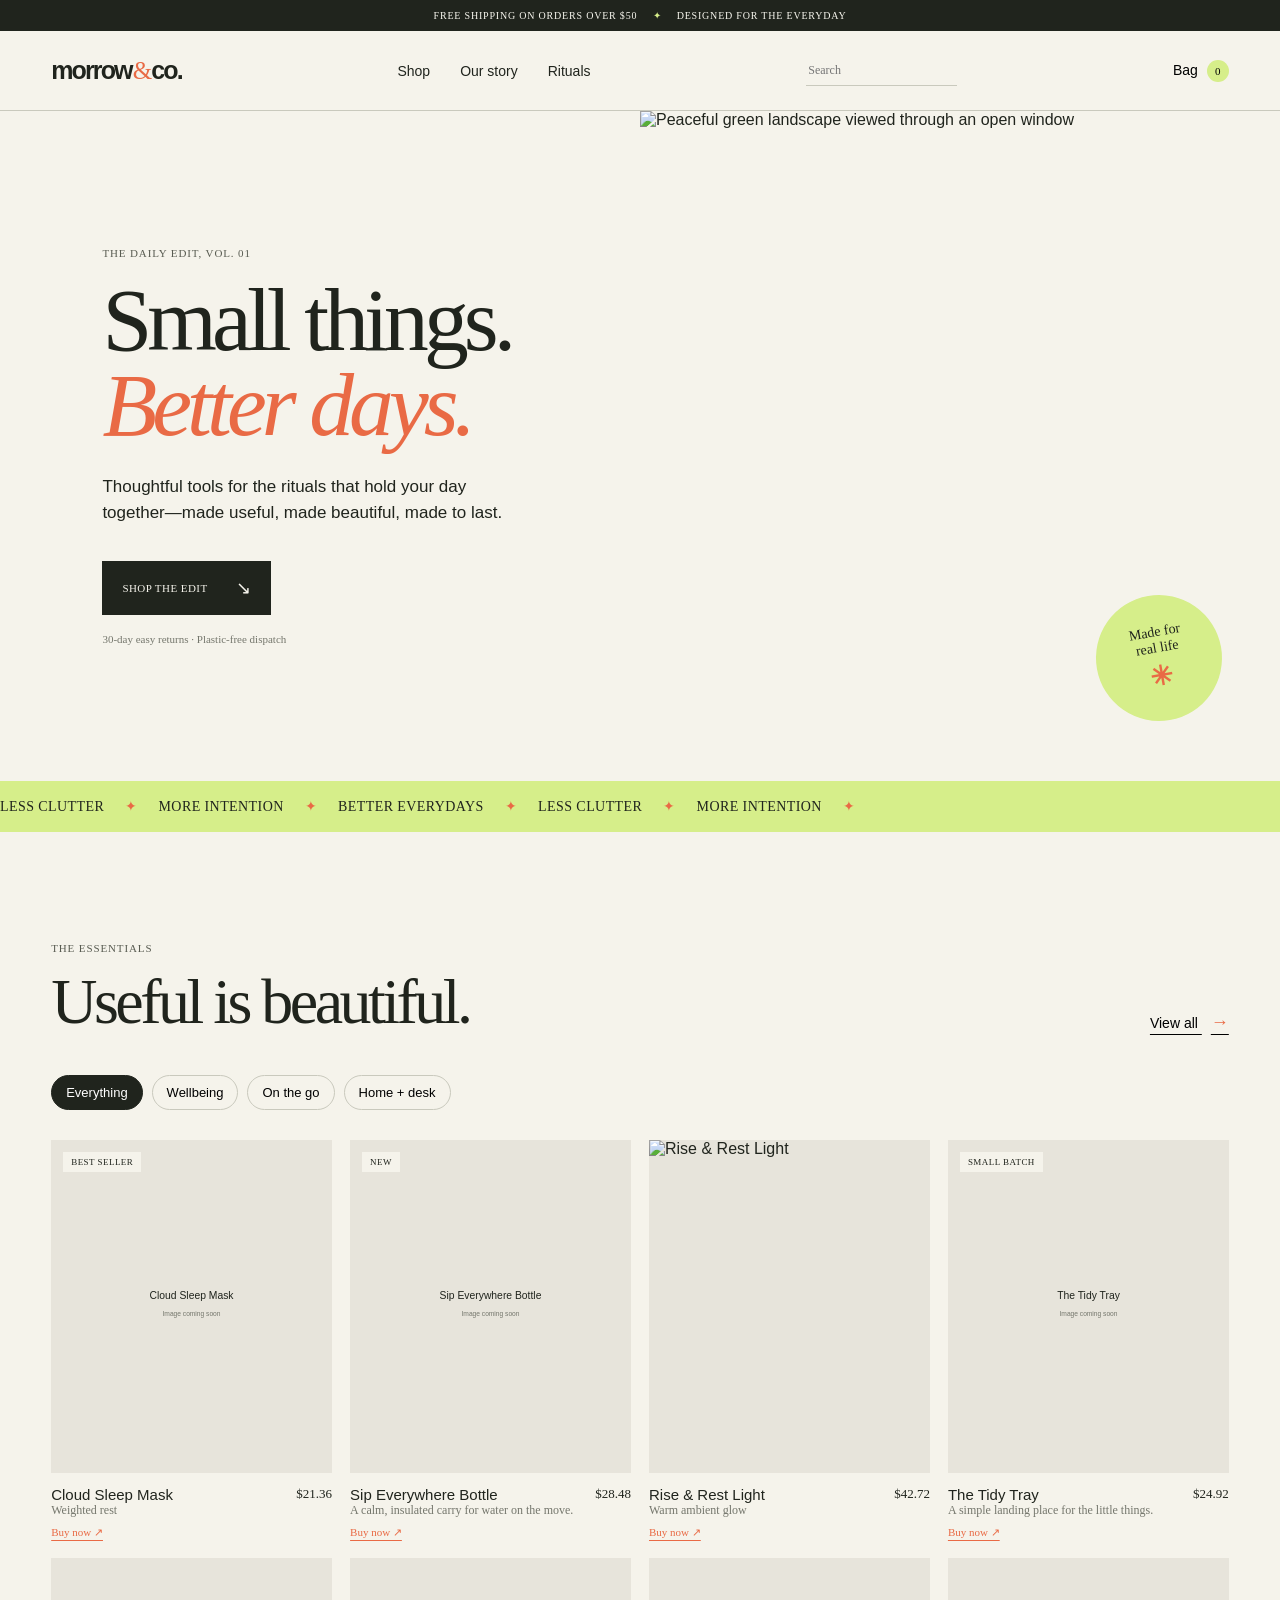
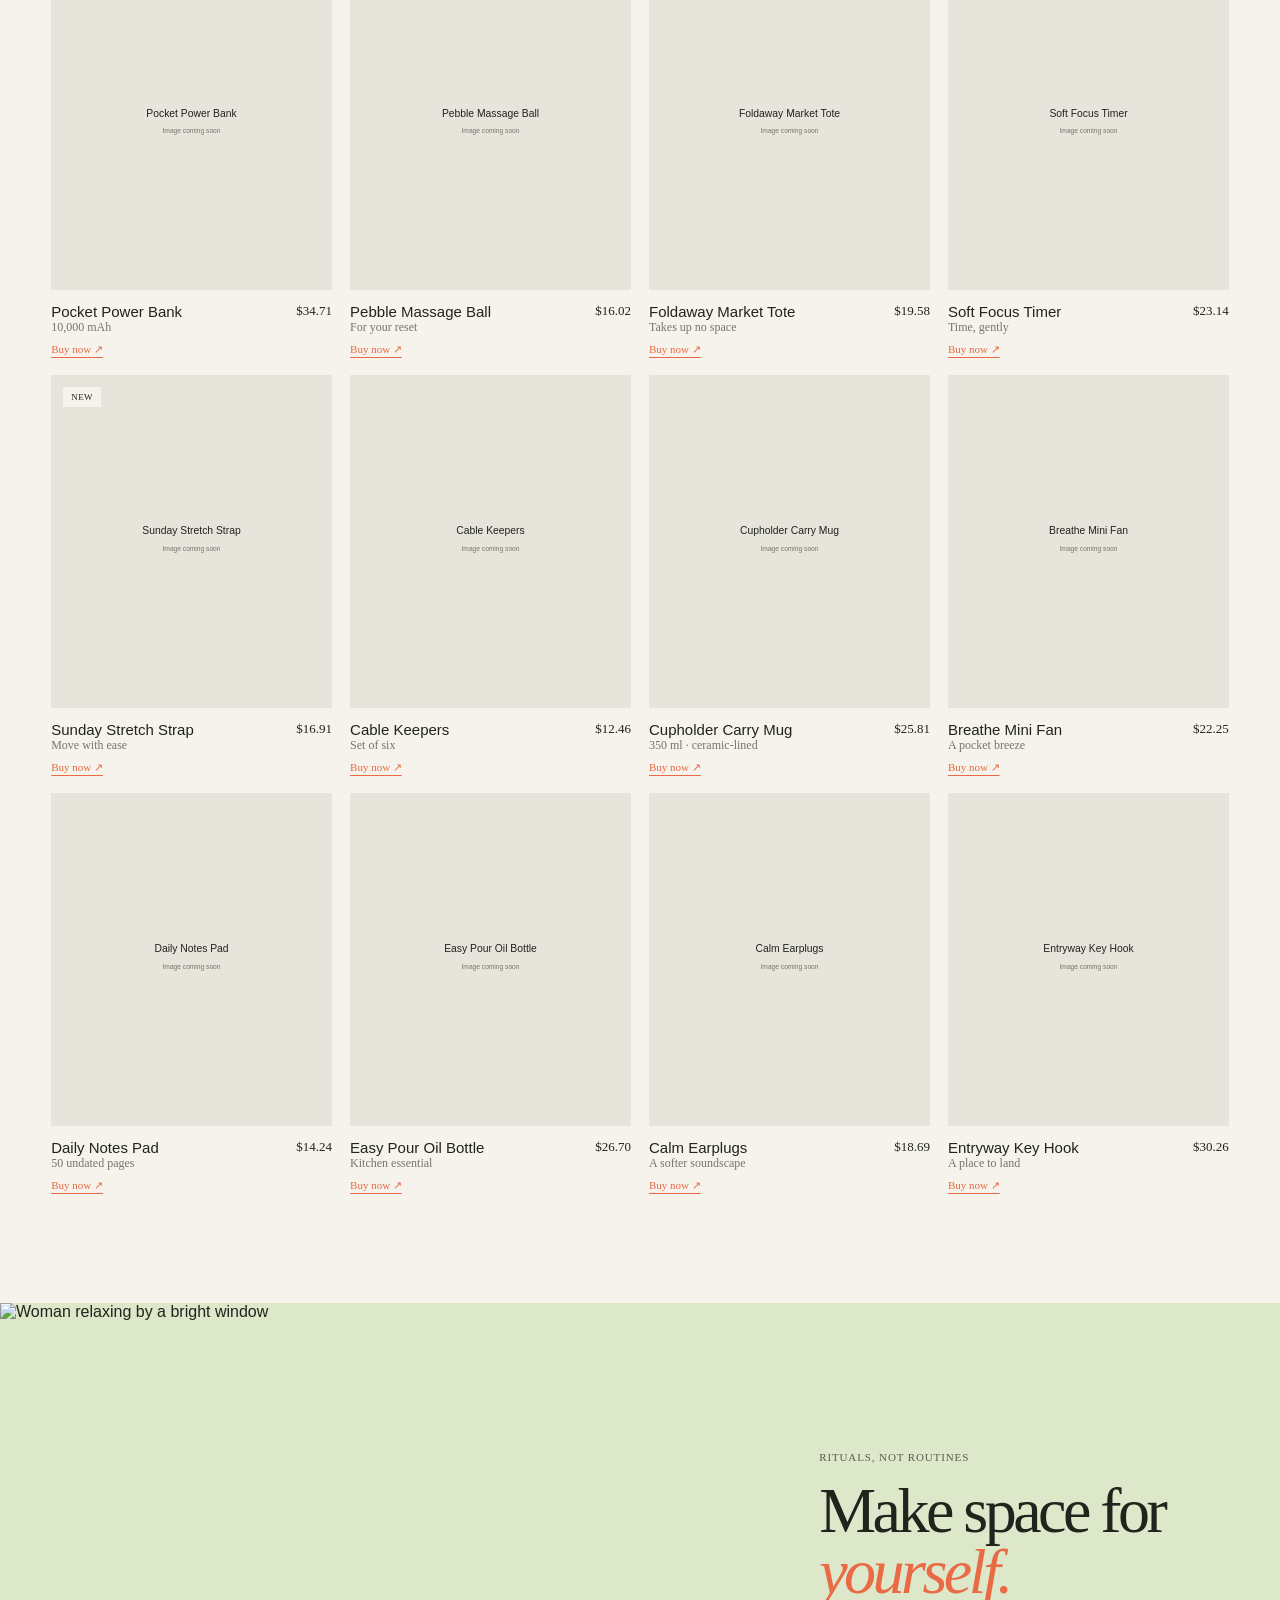
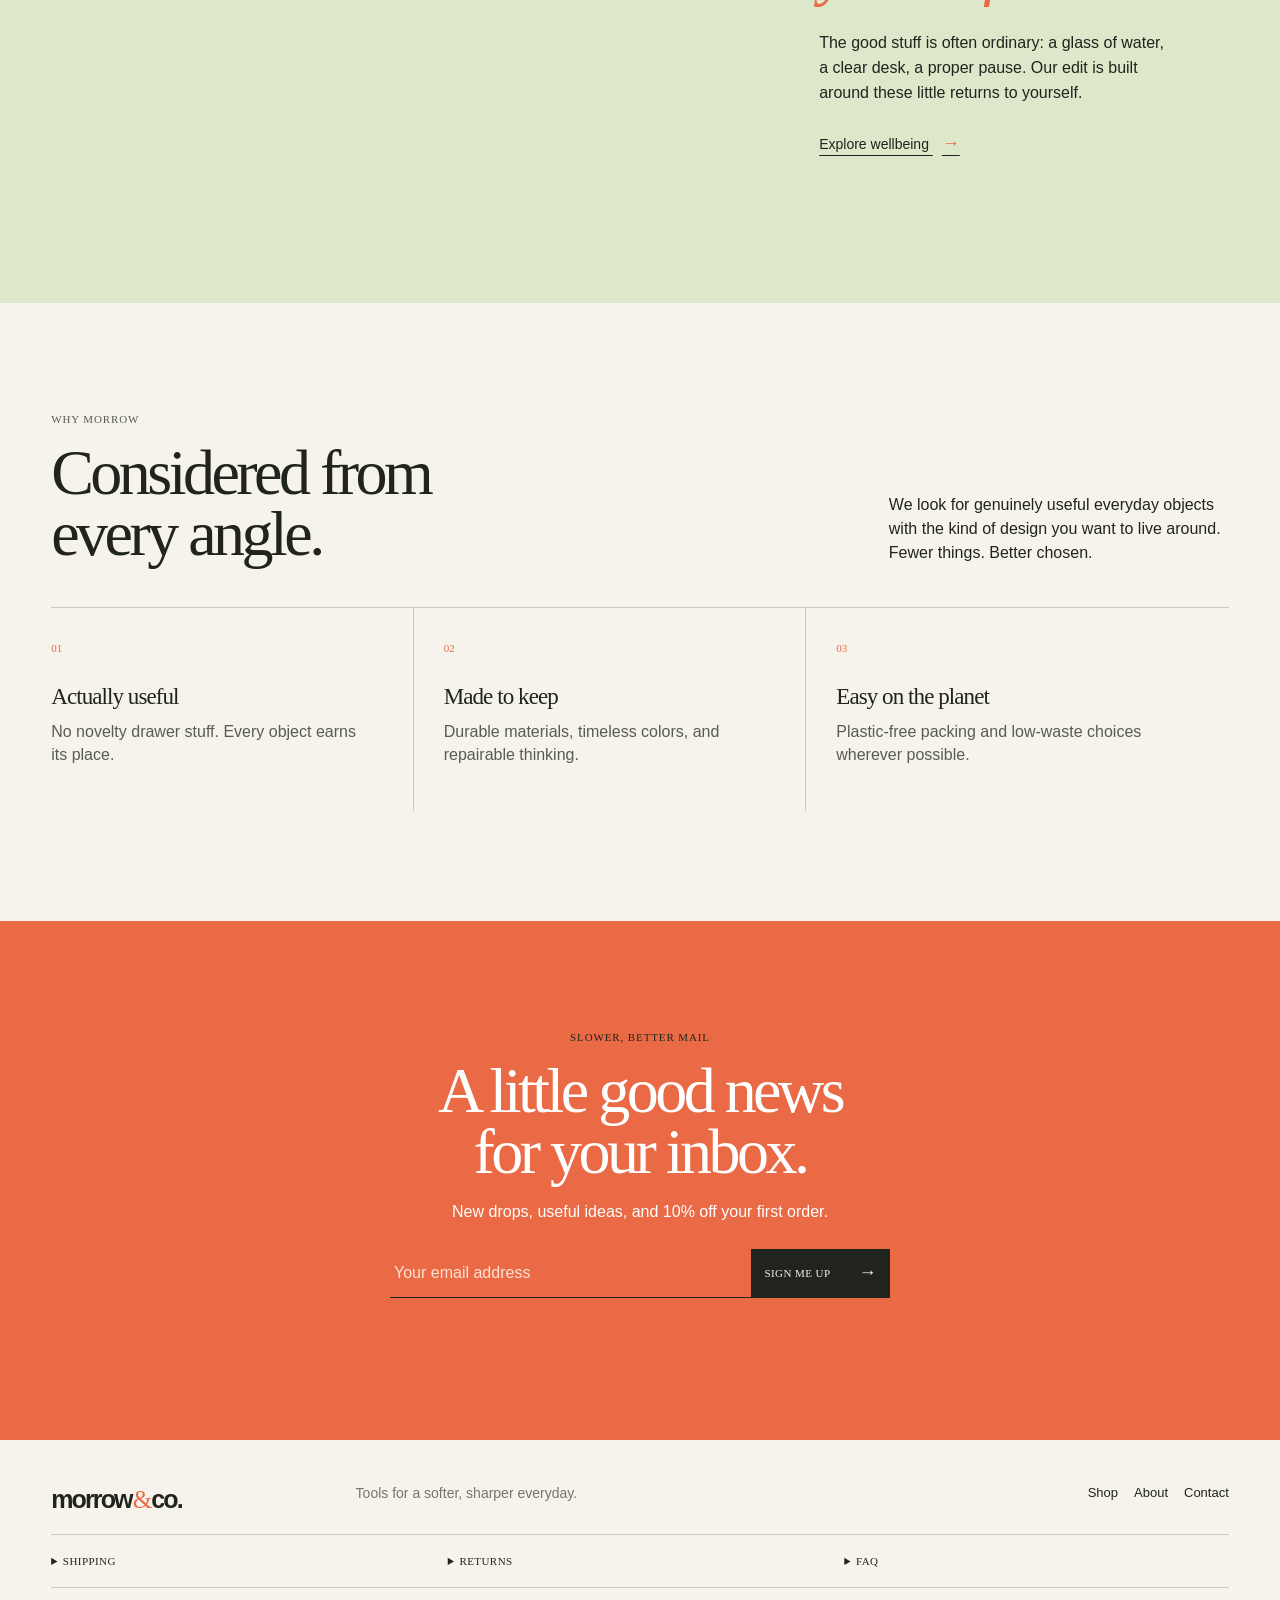
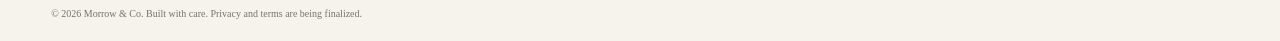
==== commit e43286ba: "Polish storefront and repair shopping experience" ====
--- a/index.html
+++ b/index.html
@@ -20,6 +20,7 @@
       <nav aria-label="Main navigation">
         <a href="#shop">Shop</a><a href="#story">Our story</a><a href="#rituals">Rituals</a>
       </nav>
+      <label class="site-search"><span class="sr-only">Search products</span><input id="search-input" type="search" placeholder="Search" autocomplete="off" /></label>
       <button class="cart-trigger" aria-label="Open shopping bag">Bag <span id="cart-count">0</span></button>
     </header>
 
@@ -53,7 +54,7 @@
       <section class="newsletter"><p class="eyebrow">SLOWER, BETTER MAIL</p><h2>A little good news<br>for your inbox.</h2><p>New drops, useful ideas, and 10% off your first order.</p><form id="newsletter-form"><label class="sr-only" for="email">Your email address</label><input id="email" type="email" placeholder="Your email address" required /><button class="button dark" type="submit">Sign me up <span>→</span></button></form><p class="form-message" id="form-message"></p></section>
     </main>
 
-    <footer><a class="logo" href="#top">morrow<span>&amp;</span>co.</a><p>Tools for a softer, sharper everyday.</p><div><a href="#shop">Shop</a><a href="#story">About</a><a href="mailto:hello@morrowandco.com">Contact</a></div><small>© 2026 Morrow & Co. Built with care.</small></footer>
+    <footer><a class="logo" href="#top">morrow<span>&amp;</span>co.</a><p>Tools for a softer, sharper everyday.</p><div><a href="#shop">Shop</a><a href="#story">About</a><a href="mailto:hello@morrowandco.com">Contact</a></div><div class="footer-details"><details><summary>Shipping</summary><p>Shipping options and delivery timing are shown by PayPal at checkout and vary by destination.</p></details><details><summary>Returns</summary><p>Return instructions will be confirmed by Morrow &amp; Co. before launch. Contact us before sending anything back.</p></details><details><summary>FAQ</summary><p>Need help? Email <a href="mailto:hello@morrowandco.com">hello@morrowandco.com</a>.</p></details></div><small>© 2026 Morrow & Co. Built with care. Privacy and terms are being finalized.</small></footer>
 
     <aside class="cart-drawer" aria-label="Shopping bag" aria-hidden="true"><div class="cart-head"><h2>Your bag <span id="drawer-count">(0)</span></h2><button class="close-cart" aria-label="Close shopping bag">×</button></div><div id="cart-items" class="cart-items"><p class="empty-state">Your bag is waiting for something good.</p></div><div class="cart-footer"><div class="subtotal"><span>Subtotal</span><strong id="subtotal">$0.00</strong></div><small>Taxes and shipping calculated at checkout.</small><button id="checkout" class="button dark wide">Secure checkout <span>→</span></button></div></aside><div class="overlay"></div>
     <dialog class="product-dialog" id="product-dialog"><button class="dialog-close" aria-label="Close product details">×</button><div id="product-detail"></div></dialog>
--- a/checkout.css
+++ b/checkout.css
@@ -1,2 +1,4 @@
 .buy-now{border:0;background:none;padding:8px 0 0;color:var(--rust);cursor:pointer;text-decoration:underline;text-underline-offset:4px;font:500 11px 'DM Mono'}
 .detail-buy{margin-top:12px}
+.site-search{display:flex;align-items:center;max-width:170px}.site-search input{width:100%;border:0;border-bottom:1px solid var(--line);background:transparent;padding:7px 2px;color:var(--ink);font:12px 'DM Mono';outline:none}.site-search input:focus{border-color:var(--ink)}.cart-actions{display:flex;align-items:center;gap:8px;margin-top:5px}.cart-actions button{border:0;background:transparent;padding:2px 4px;color:var(--muted);cursor:pointer;font:11px 'DM Mono';text-decoration:underline}.cart-actions button[data-change]{border:1px solid var(--line);text-decoration:none;width:22px;height:22px}.footer-details{grid-column:1/-1;display:grid;grid-template-columns:repeat(3,1fr);gap:12px;border-top:1px solid var(--line);padding-top:20px}.footer-details details{font-size:12px;color:var(--muted)}.footer-details summary{cursor:pointer;color:var(--ink);font:500 11px 'DM Mono';text-transform:uppercase;letter-spacing:.04em}.footer-details p{line-height:1.5;margin:10px 0 0}.footer-details a{text-decoration:underline}
+@media(max-width:750px){.site-search{max-width:90px}.site-search input{font-size:10px}.footer-details{grid-template-columns:1fr}.cart-actions{gap:5px}}
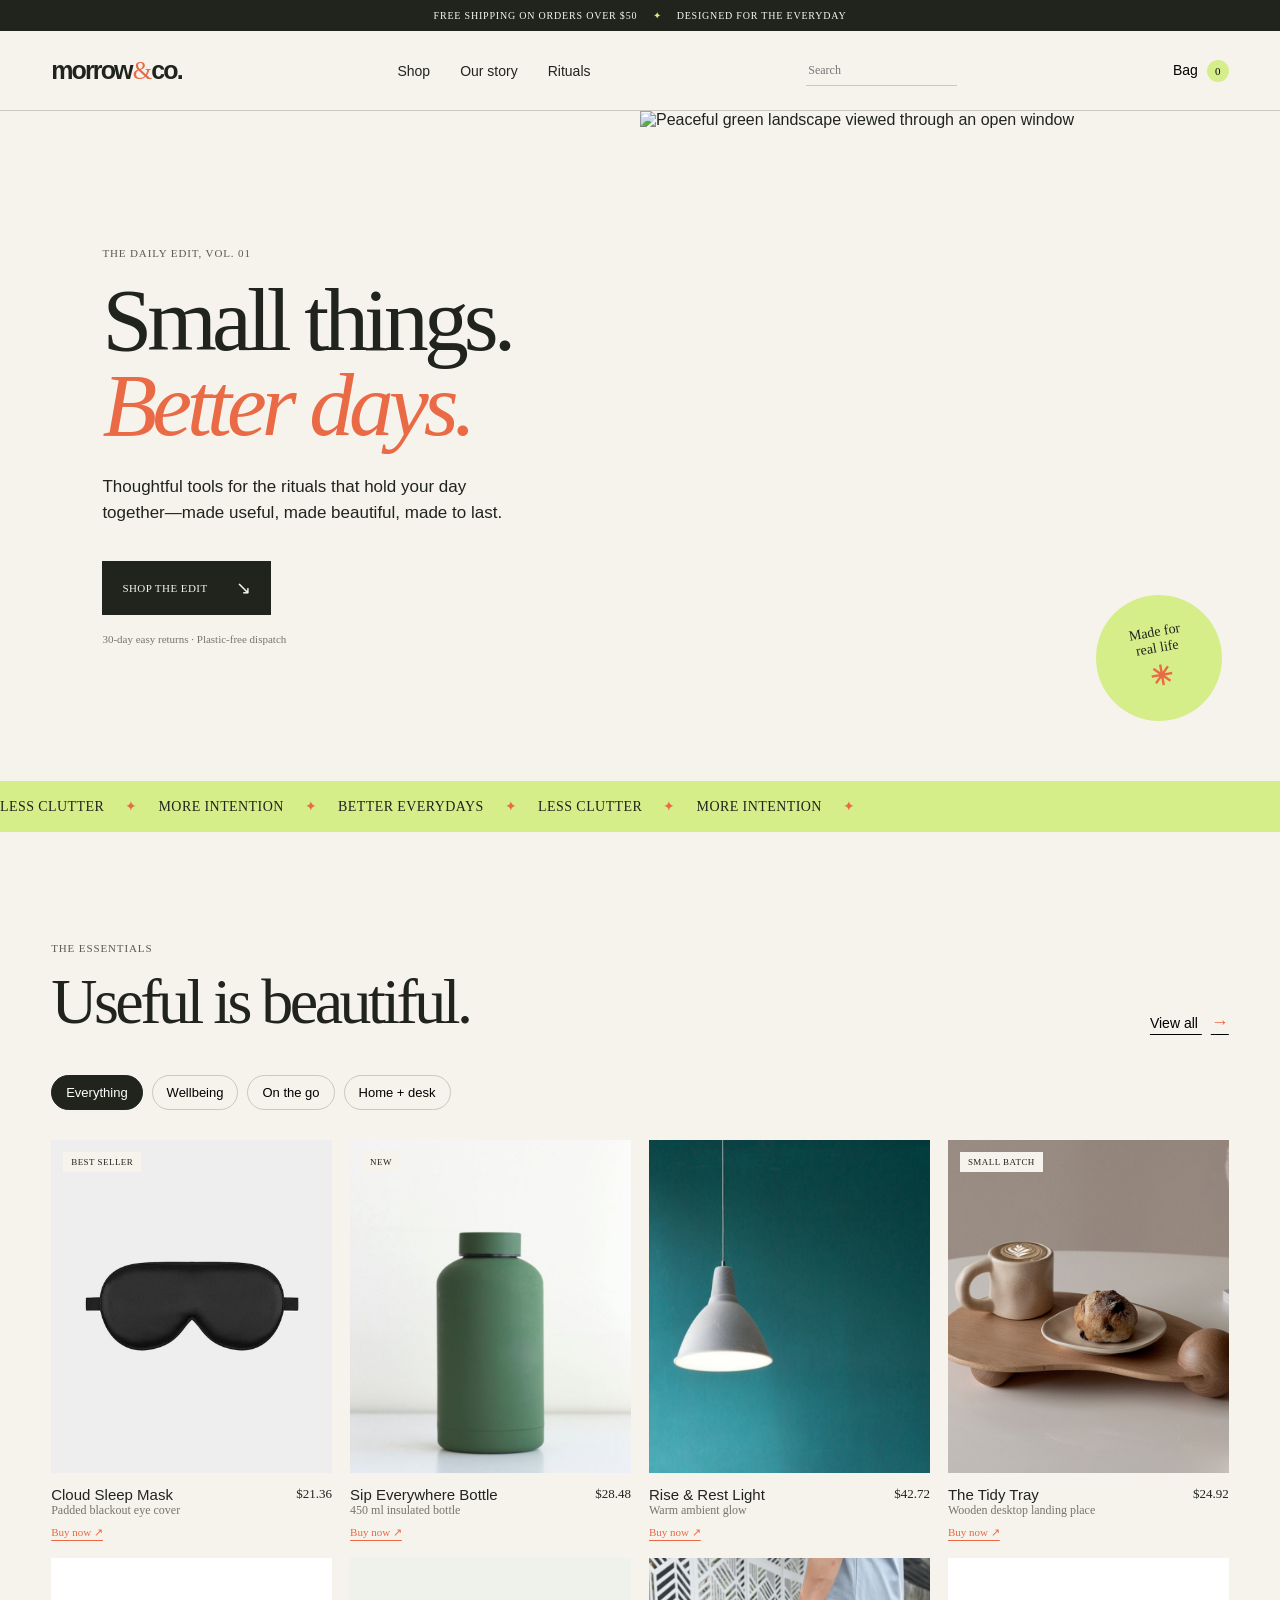
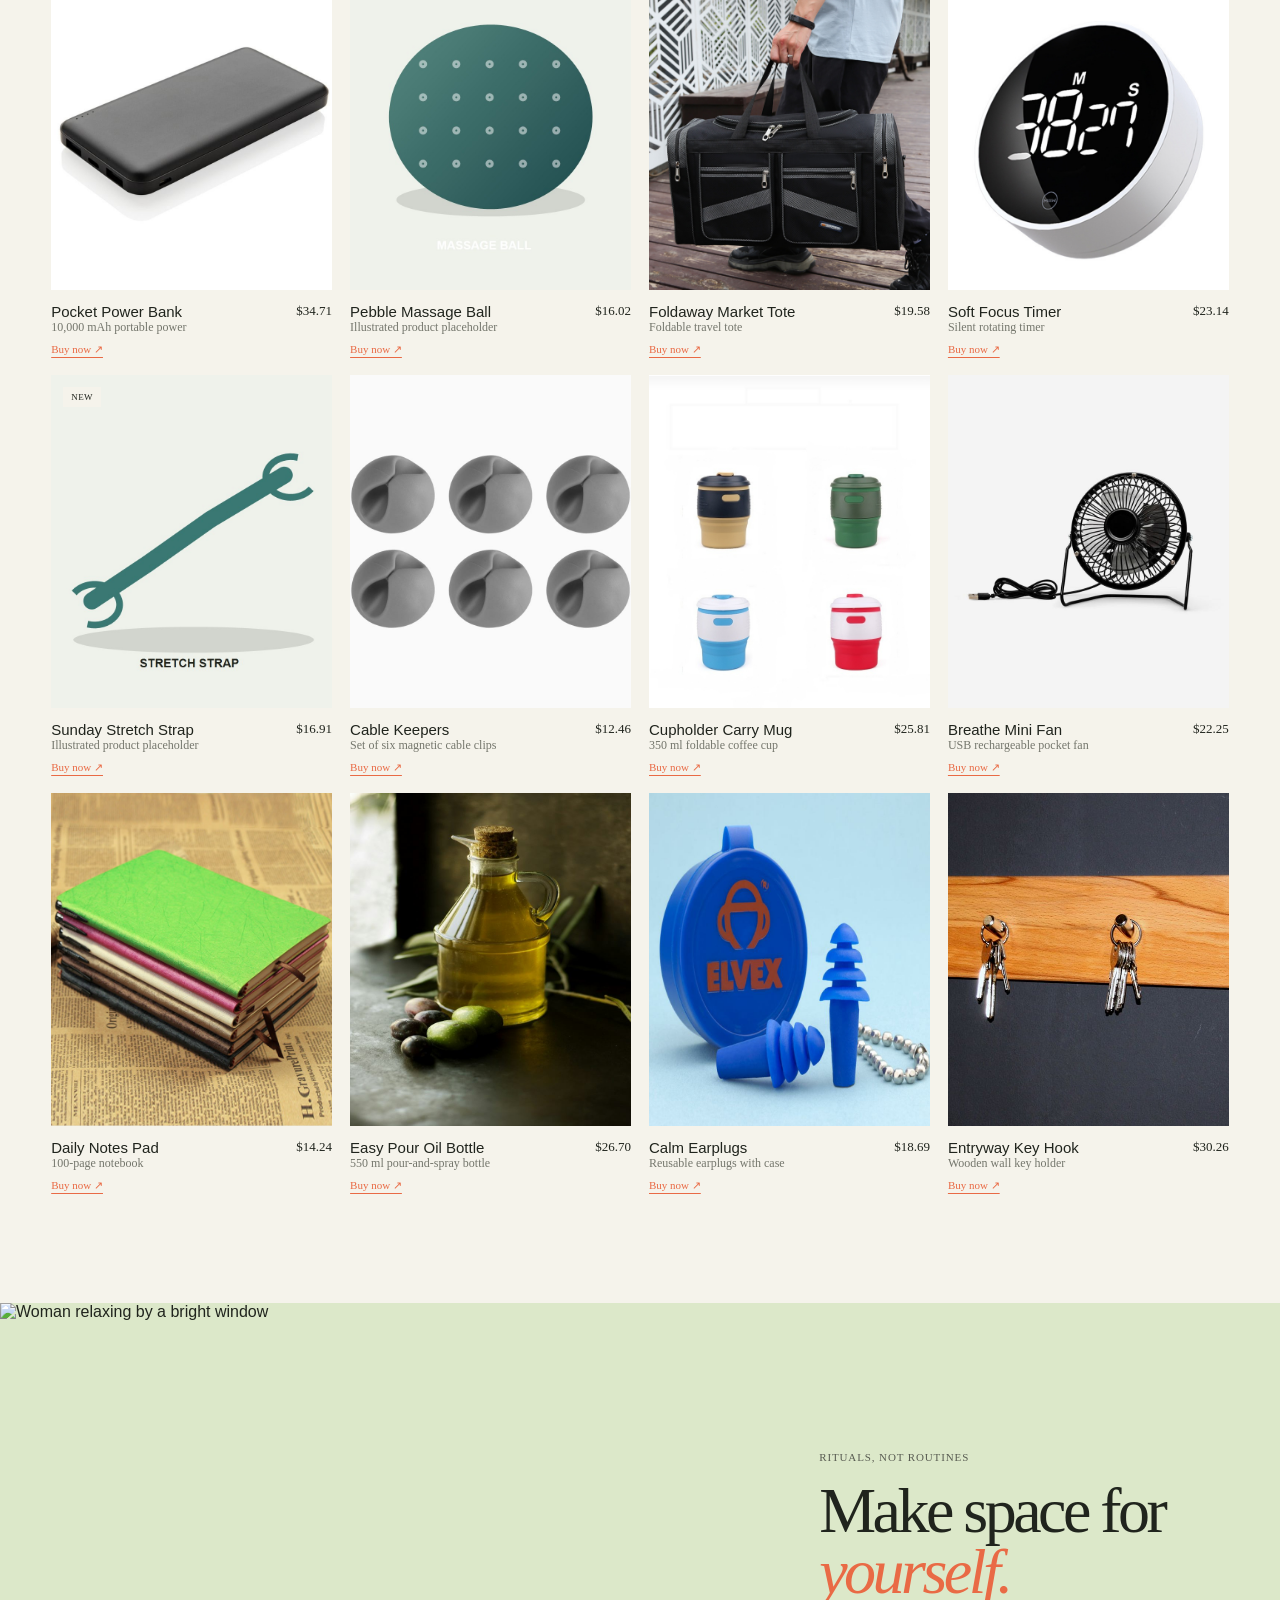
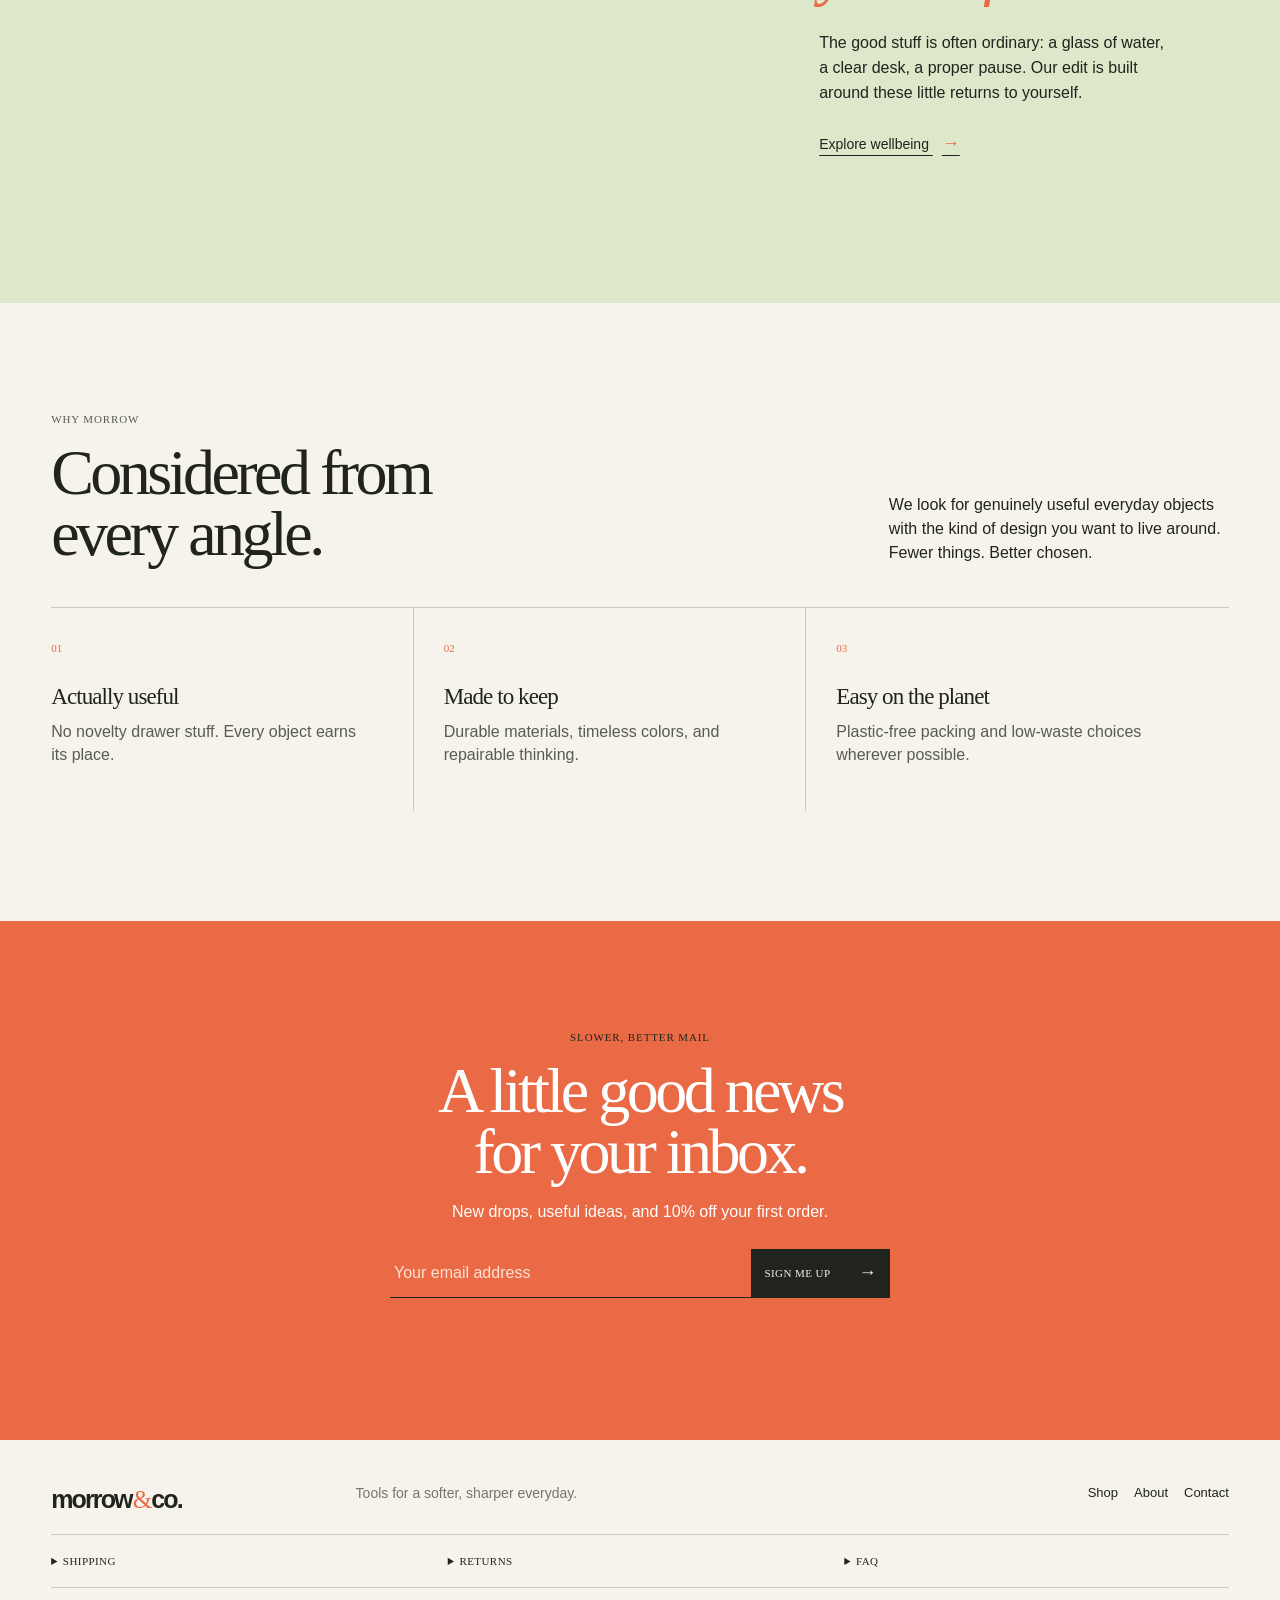
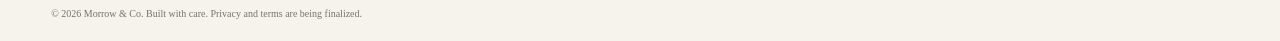
==== commit 367f3bea: "refresh storefront script cache" ====
--- a/index.html
+++ b/index.html
@@ -59,6 +59,6 @@
     <aside class="cart-drawer" aria-label="Shopping bag" aria-hidden="true"><div class="cart-head"><h2>Your bag <span id="drawer-count">(0)</span></h2><button class="close-cart" aria-label="Close shopping bag">×</button></div><div id="cart-items" class="cart-items"><p class="empty-state">Your bag is waiting for something good.</p></div><div class="cart-footer"><div class="subtotal"><span>Subtotal</span><strong id="subtotal">$0.00</strong></div><small>Taxes and shipping calculated at checkout.</small><button id="checkout" class="button dark wide">Secure checkout <span>→</span></button></div></aside><div class="overlay"></div>
     <dialog class="product-dialog" id="product-dialog"><button class="dialog-close" aria-label="Close product details">×</button><div id="product-detail"></div></dialog>
     <div class="toast" role="status" aria-live="polite"></div>
-    <script src="app.js"></script>
+    <script src="app.js?v=3aa5572"></script>
   </body>
 </html>
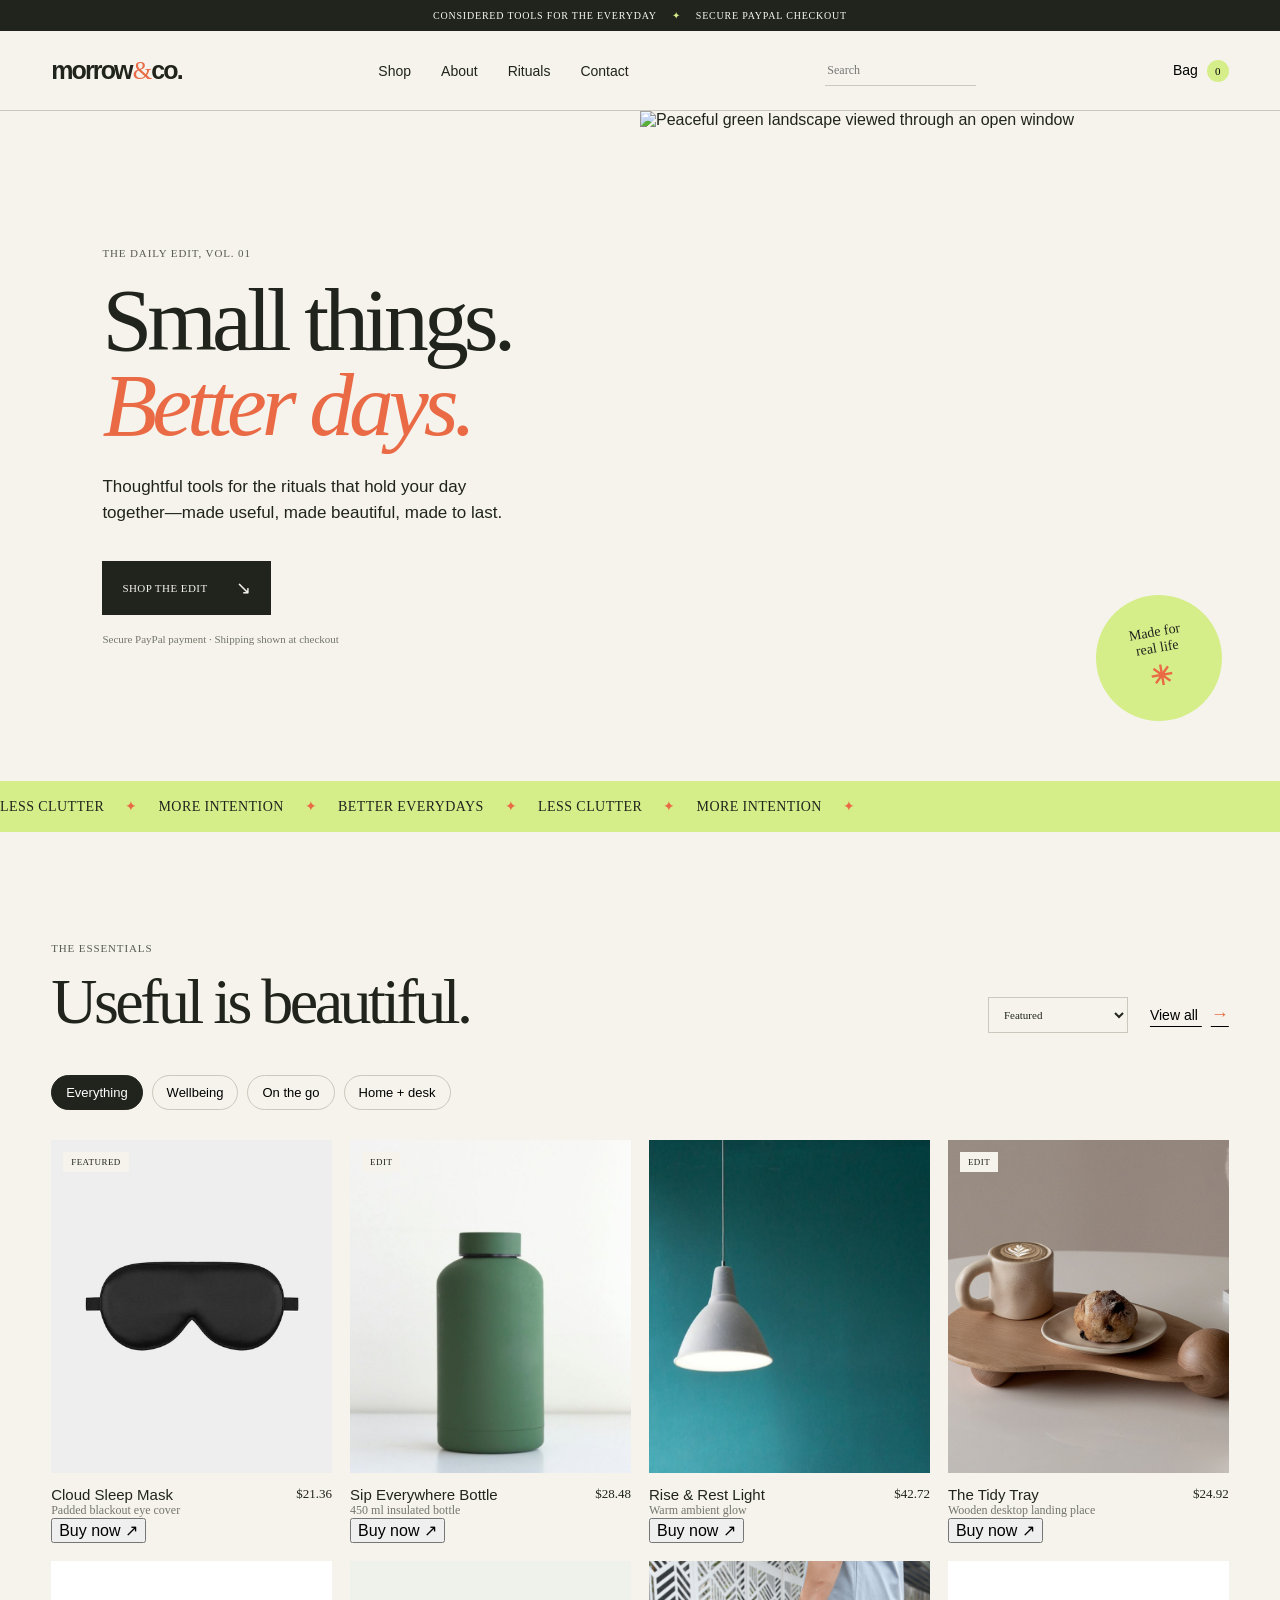
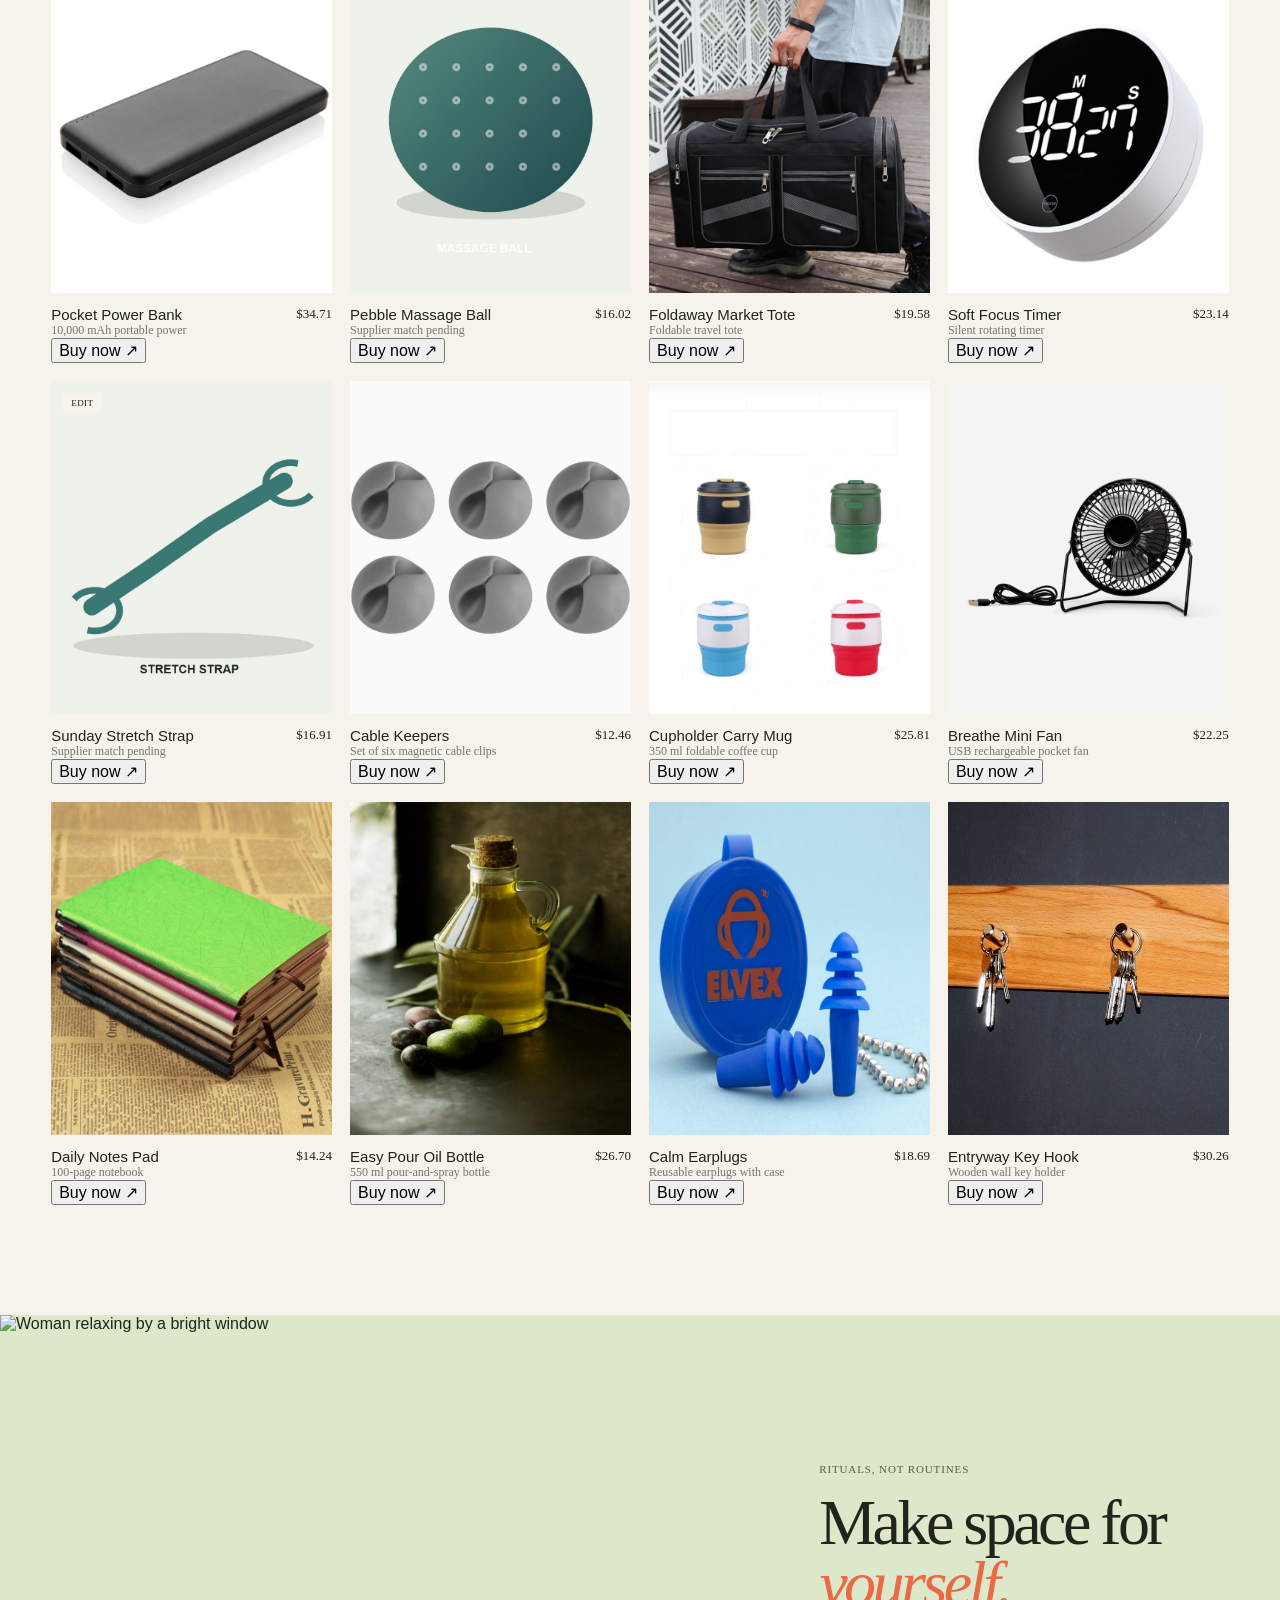
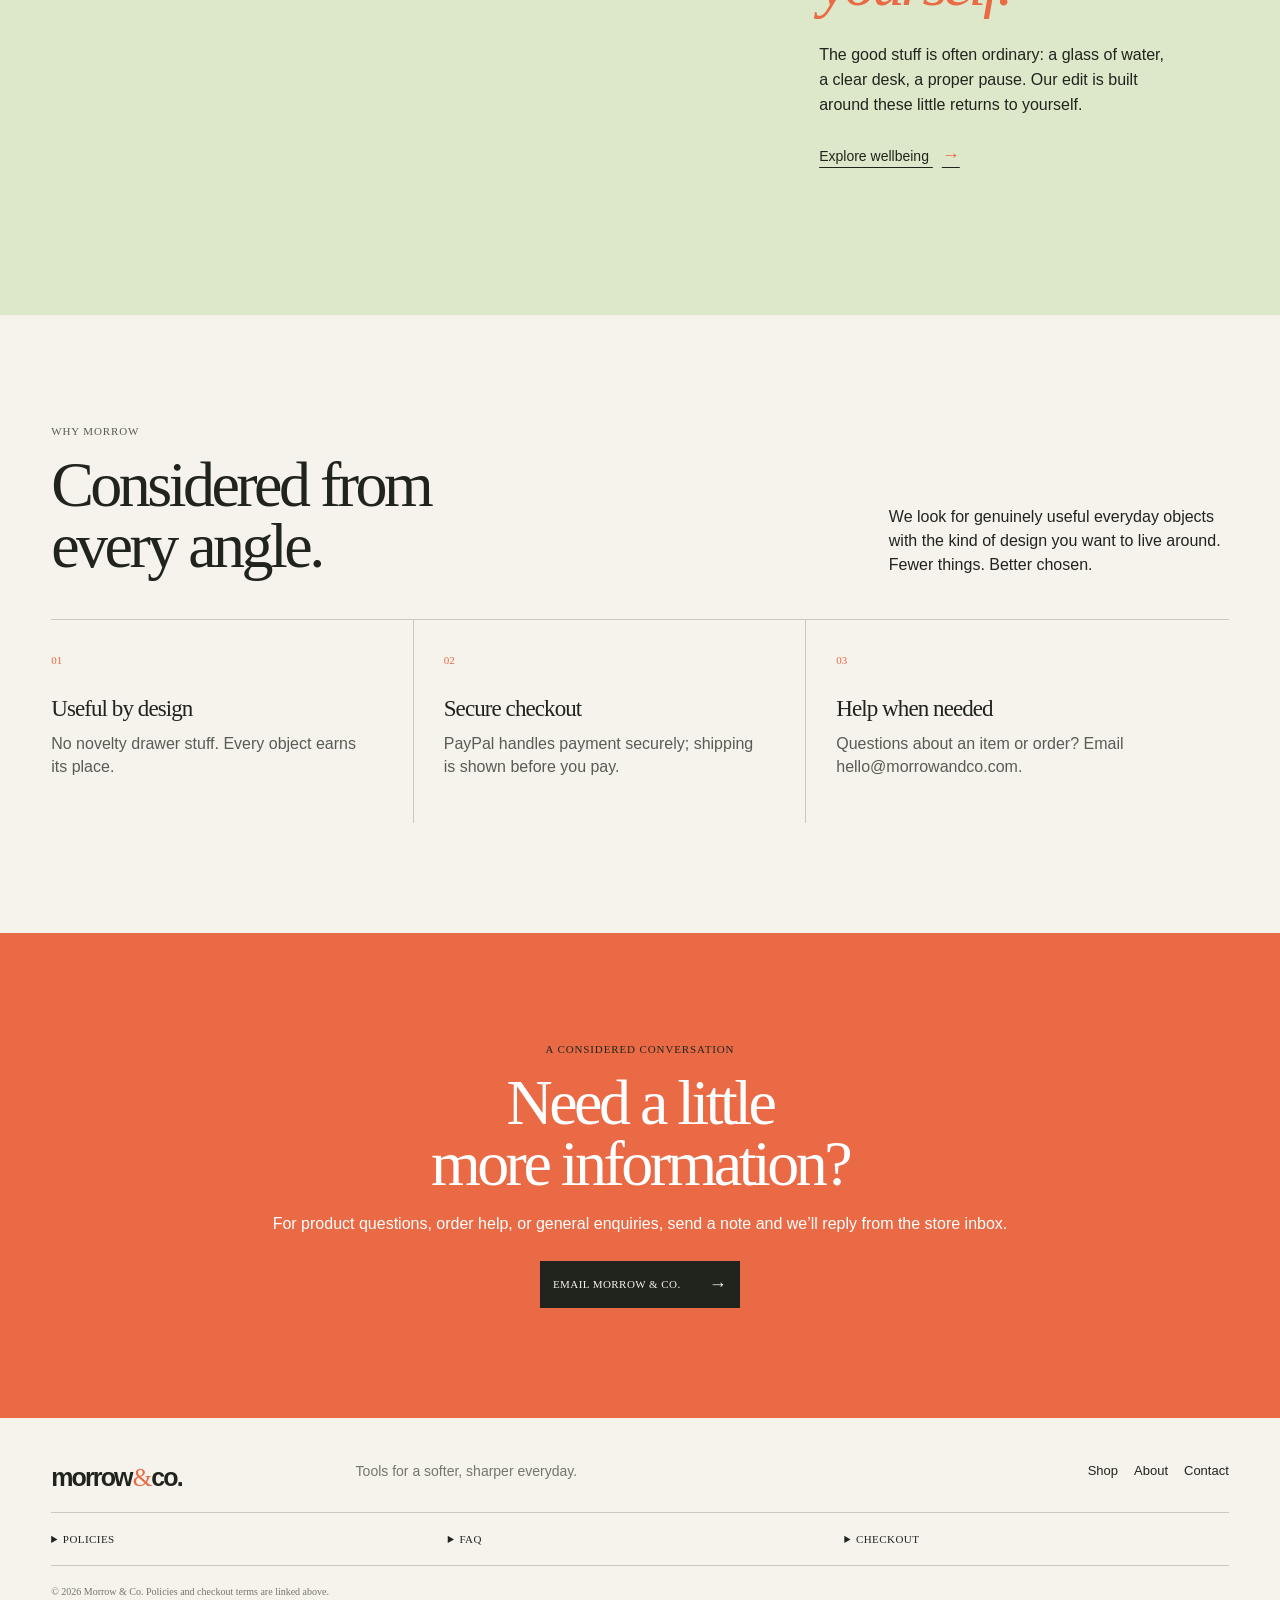
==== commit 9e1e28ab: "build premium multi-item checkout experience" ====
--- a/index.html
+++ b/index.html
@@ -3,7 +3,12 @@
   <head>
     <meta charset="UTF-8" />
     <meta name="viewport" content="width=device-width, initial-scale=1.0" />
-    <meta name="description" content="Morrow & Co. — simple tools for better everyday rituals." />
+    <meta name="description" content="Morrow & Co. — considered everyday objects for better rituals." />
+    <meta name="theme-color" content="#f5f3eb" />
+    <meta property="og:title" content="Morrow & Co. | Everyday, considered" />
+    <meta property="og:description" content="Considered tools for the rituals that hold your day together." />
+    <meta property="og:type" content="website" />
+    <meta property="og:url" content="https://kitchopa.github.io/morrow-and-co/" />
     <meta name="referrer" content="strict-origin-when-cross-origin" />
     <meta http-equiv="Content-Security-Policy" content="default-src 'self'; base-uri 'self'; object-src 'none'; frame-ancestors 'none'; form-action 'self'; script-src 'self'; style-src 'self' https://fonts.googleapis.com; font-src https://fonts.gstatic.com; img-src 'self' https://images.unsplash.com data:; connect-src 'self';" />
     <title>Morrow & Co. | Everyday, considered</title>
@@ -14,15 +19,17 @@
     <link rel="stylesheet" href="checkout.css" />
   </head>
   <body>
-    <div class="announcement">Free shipping on orders over $50 <span>✦</span> Designed for the everyday</div>
+    <div class="announcement">Considered tools for the everyday <span>✦</span> Secure PayPal checkout</div>
     <header>
       <a class="logo" href="#top" aria-label="Morrow & Co. home">morrow<span>&amp;</span>co.</a>
       <nav aria-label="Main navigation">
-        <a href="#shop">Shop</a><a href="#story">Our story</a><a href="#rituals">Rituals</a>
+        <a href="#shop">Shop</a><a href="#story">About</a><a href="#rituals">Rituals</a><a href="policies.html#contact">Contact</a>
       </nav>
       <label class="site-search"><span class="sr-only">Search products</span><input id="search-input" type="search" placeholder="Search" autocomplete="off" /></label>
+      <button class="menu-toggle" id="menu-toggle" aria-label="Open menu" aria-expanded="false">Menu</button>
       <button class="cart-trigger" aria-label="Open shopping bag">Bag <span id="cart-count">0</span></button>
     </header>
+    <nav class="mobile-menu" id="mobile-menu" aria-label="Mobile navigation" aria-hidden="true"><a href="#shop">Shop</a><a href="#story">About</a><a href="#rituals">Rituals</a><a href="policies.html#contact">Contact</a></nav>
 
     <main id="top">
       <section class="hero">
@@ -31,7 +38,7 @@
           <h1>Small things.<br><em>Better days.</em></h1>
           <p class="intro">Thoughtful tools for the rituals that hold your day together—made useful, made beautiful, made to last.</p>
           <a href="#shop" class="button dark">Shop the edit <span>↘</span></a>
-          <p class="microcopy">30-day easy returns · Plastic-free dispatch</p>
+          <p class="microcopy">Secure PayPal payment · Shipping shown at checkout</p>
         </div>
         <div class="hero-image"><img src="https://images.unsplash.com/photo-1502741338009-cac2772e18bc?auto=format&fit=crop&w=1200&q=85" alt="Peaceful green landscape viewed through an open window" /><div class="hero-sticker">Made for<br>real life <b>✳</b></div></div>
       </section>
@@ -39,7 +46,7 @@
       <section class="marquee" aria-label="Store values"><div>LESS CLUTTER <i>✦</i> MORE INTENTION <i>✦</i> BETTER EVERYDAYS <i>✦</i> LESS CLUTTER <i>✦</i> MORE INTENTION <i>✦</i></div></section>
 
       <section class="collection" id="shop">
-        <div class="section-heading"><div><p class="eyebrow">THE ESSENTIALS</p><h2>Useful is beautiful.</h2></div><button class="text-link" id="view-all">View all <span>→</span></button></div>
+        <div class="section-heading"><div><p class="eyebrow">THE ESSENTIALS</p><h2>Useful is beautiful.</h2></div><div class="catalog-tools"><label for="sort-products" class="sr-only">Sort products</label><select id="sort-products"><option value="featured">Featured</option><option value="price-low">Price: low to high</option><option value="price-high">Price: high to low</option><option value="name">Name</option></select><button class="text-link" id="view-all">View all <span>→</span></button></div></div>
         <div class="filters" aria-label="Product filters"><button class="active" data-filter="all">Everything</button><button data-filter="wellbeing">Wellbeing</button><button data-filter="on-the-go">On the go</button><button data-filter="home">Home + desk</button></div>
         <div class="product-grid" id="product-grid"></div>
       </section>
@@ -49,16 +56,18 @@
         <div class="feature-copy"><p class="eyebrow">RITUALS, NOT ROUTINES</p><h2>Make space for<br><em>yourself.</em></h2><p>The good stuff is often ordinary: a glass of water, a clear desk, a proper pause. Our edit is built around these little returns to yourself.</p><a class="text-link" href="#shop">Explore wellbeing <span>→</span></a></div>
       </section>
 
-      <section class="why" id="story"><div class="section-heading"><div><p class="eyebrow">WHY MORROW</p><h2>Considered from<br>every angle.</h2></div><p>We look for genuinely useful everyday objects with the kind of design you want to live around. Fewer things. Better chosen.</p></div><div class="value-grid"><article><span>01</span><h3>Actually useful</h3><p>No novelty drawer stuff. Every object earns its place.</p></article><article><span>02</span><h3>Made to keep</h3><p>Durable materials, timeless colors, and repairable thinking.</p></article><article><span>03</span><h3>Easy on the planet</h3><p>Plastic-free packing and low-waste choices wherever possible.</p></article></div></section>
+      <section class="why" id="story"><div class="section-heading"><div><p class="eyebrow">WHY MORROW</p><h2>Considered from<br>every angle.</h2></div><p>We look for genuinely useful everyday objects with the kind of design you want to live around. Fewer things. Better chosen.</p></div><div class="value-grid"><article><span>01</span><h3>Useful by design</h3><p>No novelty drawer stuff. Every object earns its place.</p></article><article><span>02</span><h3>Secure checkout</h3><p>PayPal handles payment securely; shipping is shown before you pay.</p></article><article><span>03</span><h3>Help when needed</h3><p>Questions about an item or order? Email hello@morrowandco.com.</p></article></div></section>
 
-      <section class="newsletter"><p class="eyebrow">SLOWER, BETTER MAIL</p><h2>A little good news<br>for your inbox.</h2><p>New drops, useful ideas, and 10% off your first order.</p><form id="newsletter-form"><label class="sr-only" for="email">Your email address</label><input id="email" type="email" placeholder="Your email address" required /><button class="button dark" type="submit">Sign me up <span>→</span></button></form><p class="form-message" id="form-message"></p></section>
+      <section class="newsletter"><p class="eyebrow">A CONSIDERED CONVERSATION</p><h2>Need a little<br>more information?</h2><p>For product questions, order help, or general enquiries, send a note and we’ll reply from the store inbox.</p><a class="button dark" href="mailto:hello@morrowandco.com?subject=Morrow%20%26%20Co.%20enquiry">Email Morrow &amp; Co. <span>→</span></a></section>
     </main>
 
-    <footer><a class="logo" href="#top">morrow<span>&amp;</span>co.</a><p>Tools for a softer, sharper everyday.</p><div><a href="#shop">Shop</a><a href="#story">About</a><a href="mailto:hello@morrowandco.com">Contact</a></div><div class="footer-details"><details><summary>Shipping</summary><p>Shipping options and delivery timing are shown by PayPal at checkout and vary by destination.</p></details><details><summary>Returns</summary><p>Return instructions will be confirmed by Morrow &amp; Co. before launch. Contact us before sending anything back.</p></details><details><summary>FAQ</summary><p>Need help? Email <a href="mailto:hello@morrowandco.com">hello@morrowandco.com</a>.</p></details></div><small>© 2026 Morrow & Co. Built with care. Privacy and terms are being finalized.</small></footer>
+    <footer><a class="logo" href="#top">morrow<span>&amp;</span>co.</a><p>Tools for a softer, sharper everyday.</p><div><a href="#shop">Shop</a><a href="#story">About</a><a href="policies.html#contact">Contact</a></div><div class="footer-details"><details><summary>Policies</summary><p><a href="policies.html#shipping">Shipping</a> · <a href="policies.html#returns">Returns</a> · <a href="policies.html#privacy">Privacy</a> · <a href="policies.html#terms">Terms</a></p></details><details><summary>FAQ</summary><p><a href="policies.html#faq">Read common questions</a> or email <a href="mailto:hello@morrowandco.com">hello@morrowandco.com</a>.</p></details><details><summary>Checkout</summary><p>Multi-item checkout is available when the secure PayPal connection is configured.</p></details></div><small>© 2026 Morrow &amp; Co. Policies and checkout terms are linked above.</small></footer>
 
-    <aside class="cart-drawer" aria-label="Shopping bag" aria-hidden="true"><div class="cart-head"><h2>Your bag <span id="drawer-count">(0)</span></h2><button class="close-cart" aria-label="Close shopping bag">×</button></div><div id="cart-items" class="cart-items"><p class="empty-state">Your bag is waiting for something good.</p></div><div class="cart-footer"><div class="subtotal"><span>Subtotal</span><strong id="subtotal">$0.00</strong></div><small>Taxes and shipping calculated at checkout.</small><button id="checkout" class="button dark wide">Secure checkout <span>→</span></button></div></aside><div class="overlay"></div>
+    <aside class="cart-drawer" aria-label="Shopping bag" aria-hidden="true"><div class="cart-head"><h2>Your bag <span id="drawer-count">(0)</span></h2><button class="close-cart" aria-label="Close shopping bag">×</button></div><div id="cart-items" class="cart-items"><p class="empty-state">Your bag is waiting for something good.</p></div><div class="cart-footer"><div class="subtotal"><span>Subtotal</span><strong id="subtotal">$0.00</strong></div><small>Shipping and any applicable taxes are shown before payment.</small><div class="cart-footer-actions"><button id="clear-cart" class="text-button" type="button">Clear bag</button><button id="checkout" class="button dark wide">Review checkout <span>→</span></button></div></div></aside><div class="overlay"></div>
     <dialog class="product-dialog" id="product-dialog"><button class="dialog-close" aria-label="Close product details">×</button><div id="product-detail"></div></dialog>
+    <dialog class="image-dialog" id="image-dialog"><button class="dialog-close" aria-label="Close enlarged image">×</button><img id="expanded-image" alt="" /></dialog>
     <div class="toast" role="status" aria-live="polite"></div>
-    <script src="app.js?v=3aa5572"></script>
+    <script src="catalog.js?v=1"></script>
+    <script src="app.js?v=4"></script>
   </body>
 </html>
--- a/styles.css
+++ b/styles.css
@@ -1,3 +1,6 @@
 :root{--ink:#20241d;--paper:#f5f3eb;--lime:#d6ee8a;--rust:#e96a45;--line:#c9c9bd;--muted:#74766c}*{box-sizing:border-box}html{scroll-behavior:smooth}body{margin:0;background:var(--paper);color:var(--ink);font-family:'DM Sans',sans-serif}a{color:inherit;text-decoration:none}button,input{font:inherit}.announcement{background:var(--ink);color:#f8f7ef;text-align:center;padding:10px 20px;font:500 10px 'DM Mono';letter-spacing:.08em;text-transform:uppercase}.announcement span{color:var(--lime);padding:0 12px}header{height:80px;display:flex;align-items:center;justify-content:space-between;padding:0 clamp(20px,4vw,64px);border-bottom:1px solid var(--line);position:sticky;top:0;background:rgba(245,243,235,.94);backdrop-filter:blur(12px);z-index:4}.logo{font-weight:700;letter-spacing:-.075em;font-size:25px}.logo span{font-family:Fraunces,serif;font-weight:500;color:var(--rust);margin:0 1px}nav{display:flex;gap:30px;font-size:14px}.cart-trigger,.text-link{border:0;background:none;padding:0;cursor:pointer;font-size:14px}.cart-trigger span{background:var(--lime);border-radius:50%;display:inline-grid;place-items:center;width:22px;height:22px;font:500 11px 'DM Mono';margin-left:5px}.hero{min-height:670px;display:grid;grid-template-columns:1fr 1fr}.hero-copy{padding:clamp(60px,10vw,140px) clamp(20px,8vw,128px);display:flex;align-items:flex-start;justify-content:center;flex-direction:column}.eyebrow{font:500 11px 'DM Mono';letter-spacing:.08em;margin:0 0 18px;color:#585b51}h1,h2,h3,p{margin-top:0}h1,h2{font-family:Fraunces,serif;font-weight:500;letter-spacing:-.055em;line-height:.95}h1{font-size:clamp(58px,7vw,104px);margin-bottom:27px}h1 em,h2 em{color:var(--rust);font-weight:500}.intro{font-size:17px;line-height:1.55;max-width:405px;margin-bottom:35px}.button{display:inline-flex;align-items:center;justify-content:center;gap:28px;padding:16px 20px;border:none;cursor:pointer;text-transform:uppercase;font:500 11px 'DM Mono';letter-spacing:.04em}.button.dark{color:var(--paper);background:var(--ink)}.button span{font-size:18px}.microcopy{font:11px 'DM Mono';margin:18px 0 0;color:var(--muted)}.hero-image{overflow:hidden;position:relative;min-height:500px}.hero-image img,.feature img{width:100%;height:100%;object-fit:cover;display:block}.hero-sticker{position:absolute;right:9%;bottom:9%;background:var(--lime);width:126px;height:126px;border-radius:50%;display:grid;place-content:center;text-align:center;font:500 14px/1.15 'DM Mono';transform:rotate(-10deg)}.hero-sticker b{font-size:27px;color:var(--rust);margin-top:5px}.marquee{background:var(--lime);overflow:hidden;white-space:nowrap;padding:17px 0;font:500 14px 'DM Mono';letter-spacing:.03em}.marquee div{animation:scroll 24s linear infinite}.marquee i{font-style:normal;color:var(--rust);padding:0 17px}@keyframes scroll{to{transform:translateX(-40%)}}.collection,.why{padding:110px clamp(20px,4vw,64px)}.section-heading{display:flex;align-items:end;justify-content:space-between;margin-bottom:42px;gap:25px}.section-heading h2,.feature h2,.newsletter h2{font-size:clamp(40px,5vw,68px);margin:0}.text-link{text-decoration:underline;text-underline-offset:6px}.text-link span{padding-left:9px;color:var(--rust);font-size:18px}.filters{display:flex;gap:9px;margin-bottom:30px;flex-wrap:wrap}.filters button{background:transparent;border:1px solid var(--line);border-radius:30px;padding:9px 14px;cursor:pointer;font-size:13px}.filters button.active{background:var(--ink);color:#fff;border-color:var(--ink)}.product-grid{display:grid;grid-template-columns:repeat(4,1fr);gap:18px}.product{min-width:0}.product-image{height:clamp(225px,26vw,360px);background:#e7e4db;overflow:hidden;position:relative}.product-image img{width:100%;height:100%;object-fit:cover;transition:transform .5s}.product:hover img{transform:scale(1.04)}.tag{position:absolute;top:12px;left:12px;background:var(--paper);padding:5px 8px;font:500 9px 'DM Mono';letter-spacing:.05em;text-transform:uppercase}.quick-add{position:absolute;bottom:12px;left:12px;right:12px;opacity:0;transform:translateY(8px);transition:.25s}.product:hover .quick-add{opacity:1;transform:none}.product-info{padding-top:13px;display:grid;grid-template-columns:1fr auto;gap:5px}.product-info h3{font-size:15px;font-weight:500;margin:0}.product-info p{font:12px 'DM Mono';color:var(--muted);margin:0}.product-info strong{font:500 13px 'DM Mono'}.feature{display:grid;grid-template-columns:1.1fr .9fr;background:#dce8c9;min-height:600px}.feature-photo{min-height:450px}.feature-copy{padding:clamp(60px,10vw,140px) clamp(30px,9vw,130px);display:flex;flex-direction:column;align-items:flex-start;justify-content:center}.feature-copy>p:not(.eyebrow){line-height:1.55;font-size:16px;margin:28px 0}.why{padding-bottom:0}.section-heading>p{max-width:340px;line-height:1.5;margin:0}.value-grid{border-top:1px solid var(--line);display:grid;grid-template-columns:repeat(3,1fr)}.value-grid article{padding:30px 40px 45px 0;border-right:1px solid var(--line);margin-right:30px}.value-grid article:last-child{border:0}.value-grid span{font:11px 'DM Mono';color:var(--rust)}.value-grid h3{font:500 23px Fraunces,serif;letter-spacing:-.04em;margin:28px 0 10px}.value-grid p{line-height:1.45;color:#595c54;margin:0}.newsletter{text-align:center;background:var(--rust);color:#fff;padding:110px 20px;margin-top:110px}.newsletter .eyebrow{color:var(--ink)}.newsletter h2{margin-bottom:20px}.newsletter>p:not(.eyebrow):not(.form-message){margin-bottom:28px}.newsletter form{display:flex;max-width:500px;margin:auto;border-bottom:1px solid var(--ink)}.newsletter input{flex:1;border:0;background:transparent;padding:15px 4px;outline:none;color:#fff}.newsletter input::placeholder{color:#ffe1d6}.newsletter .button{background:var(--ink);padding:13px}.form-message{font-size:13px;margin:16px 0 0;min-height:16px}footer{padding:45px clamp(20px,4vw,64px) 22px;display:grid;grid-template-columns:1fr 2fr 1fr;align-items:start;gap:20px}footer p{color:var(--muted);margin:0;font-size:14px}footer div{display:flex;gap:16px;justify-content:flex-end;font-size:13px}footer small{grid-column:1/-1;border-top:1px solid var(--line);padding-top:20px;color:var(--muted);font:10px 'DM Mono'}.cart-drawer{position:fixed;top:0;right:-460px;width:min(100%,430px);height:100dvh;background:var(--paper);z-index:10;display:flex;flex-direction:column;padding:25px;transition:right .35s}.cart-drawer.open{right:0}.overlay{position:fixed;inset:0;background:#1f231e80;opacity:0;visibility:hidden;z-index:9;transition:.3s}.overlay.show{opacity:1;visibility:visible}.cart-head{display:flex;justify-content:space-between;align-items:center;border-bottom:1px solid var(--line);padding-bottom:20px}.cart-head h2{font-size:32px;margin:0}.close-cart{font-size:32px;line-height:1;background:none;border:0;cursor:pointer}.cart-items{flex:1;overflow:auto;padding:12px 0}.empty-state{color:var(--muted);text-align:center;margin-top:60px}.cart-item{display:grid;grid-template-columns:70px 1fr auto;gap:12px;padding:12px 0;border-bottom:1px solid var(--line)}.cart-item img{width:70px;height:78px;object-fit:cover}.cart-item h3{font-size:14px;margin:1px 0 5px}.cart-item p,.cart-item button{font:11px 'DM Mono';color:var(--muted);margin:0}.cart-item button{border:0;background:none;text-decoration:underline;cursor:pointer;padding:10px 0 0}.cart-footer{border-top:1px solid var(--line);padding-top:18px}.subtotal{display:flex;justify-content:space-between;margin-bottom:7px}.cart-footer small{color:var(--muted);font-size:11px}.wide{width:100%;margin-top:18px}.toast{position:fixed;z-index:20;bottom:20px;left:50%;transform:translate(-50%,20px);opacity:0;background:var(--ink);color:#fff;padding:13px 18px;font-size:13px;transition:.25s}.toast.show{opacity:1;transform:translate(-50%,0)}.sr-only{position:absolute;width:1px;height:1px;overflow:hidden;clip:rect(0,0,0,0)}
 @media(max-width:750px){header{height:65px}header nav{display:none}.hero{grid-template-columns:1fr}.hero-copy{min-height:510px;padding:65px 25px}.hero-image{height:450px;min-height:0}.product-grid{grid-template-columns:repeat(2,1fr);gap:12px}.quick-add{opacity:1;transform:none;padding:11px 8px;font-size:9px}.collection,.why{padding:70px 20px}.feature{grid-template-columns:1fr}.feature-copy{padding:70px 25px}.section-heading{align-items:start}.section-heading .text-link{white-space:nowrap}.value-grid{grid-template-columns:1fr}.value-grid article{border-right:0;border-bottom:1px solid var(--line);padding:25px 0;margin:0}.newsletter{margin-top:70px;padding:75px 20px}.newsletter form{display:block;border:0}.newsletter input{border-bottom:1px solid var(--ink);width:100%;margin-bottom:14px}.newsletter .button{width:100%}footer{grid-template-columns:1fr}footer div{justify-content:flex-start}.hero-sticker{width:105px;height:105px;font-size:12px}h1{font-size:64px}}
 .product-dialog{width:min(850px,calc(100% - 30px));padding:0;border:0;background:var(--paper);color:var(--ink);box-shadow:0 20px 90px #0005}.product-dialog::backdrop{background:#20241d99}.dialog-close{position:absolute;right:13px;top:9px;z-index:2;background:var(--paper);border:0;border-radius:50%;width:34px;height:34px;font-size:25px;cursor:pointer}.detail-wrap{display:grid;grid-template-columns:1fr 1fr}.detail-wrap img{width:100%;height:520px;object-fit:cover}.detail-copy{padding:70px 42px 35px;display:flex;flex-direction:column;align-items:flex-start}.detail-copy h2{font-size:48px;margin-bottom:8px}.detail-price{font:500 15px 'DM Mono';margin-bottom:28px}.detail-copy>p{line-height:1.55;color:#4e514a}.detail-copy ul{padding-left:18px;line-height:1.75;color:#4e514a;font-size:14px;margin:8px 0 28px}.detail-copy .button{margin-top:auto}.product-image{cursor:pointer}@media(max-width:750px){.detail-wrap{grid-template-columns:1fr}.detail-wrap img{height:320px}.detail-copy{padding:35px 25px;min-height:410px}.detail-copy h2{font-size:40px}}
+ .catalog-tools{display:flex;align-items:center;gap:22px}.catalog-tools select{border:1px solid var(--line);background:transparent;color:var(--ink);padding:10px 28px 10px 11px;font:11px 'DM Mono';border-radius:0}.menu-toggle{display:none;border:0;background:transparent;color:var(--ink);font:11px 'DM Mono';text-transform:uppercase;cursor:pointer}.mobile-menu{display:none}.cart-footer-actions{display:flex;align-items:center;gap:12px}.text-button{border:0;background:transparent;color:var(--muted);padding:12px 0;text-decoration:underline;cursor:pointer;font:11px 'DM Mono';white-space:nowrap}.text-button:disabled{opacity:.4;cursor:not-allowed}.cart-actions{align-items:center}.cart-actions output{font:11px 'DM Mono';min-width:16px;text-align:center}.cart-item-copy{min-width:0}.detail-image-button{position:relative;padding:0;border:0;background:transparent;cursor:zoom-in;overflow:hidden}.detail-image-button img{display:block}.detail-image-button span{position:absolute;left:16px;bottom:16px;background:var(--paper);padding:8px 10px;font:10px 'DM Mono';text-transform:uppercase}.detail-purchase{display:grid;gap:10px;width:100%;margin-top:18px}.detail-purchase label{font:11px 'DM Mono';text-transform:uppercase;color:var(--muted)}.quantity-control{display:flex;align-items:center;border:1px solid var(--line);width:max-content}.quantity-control button{border:0;background:transparent;width:36px;height:36px;cursor:pointer}.quantity-control input{border:0;background:transparent;text-align:center;width:42px;outline:0}.detail-purchase .button{width:100%;margin-top:4px}.detail-trust{display:flex;gap:10px;flex-wrap:wrap;padding:16px 0;border-top:1px solid var(--line);font:10px 'DM Mono';color:var(--muted)}.detail-trust span{border:1px solid var(--line);padding:7px 9px}.supplier-sku{display:block;margin:10px 0 18px;color:var(--muted);font:10px 'DM Mono'}.related{grid-column:1/-1;border-top:1px solid var(--line);padding:25px 42px 35px}.related-grid{display:grid;grid-template-columns:repeat(3,1fr);gap:12px}.related-card{border:0;background:transparent;text-align:left;padding:0;cursor:pointer}.related-card img{width:100%;height:120px;object-fit:cover;display:block;margin-bottom:8px}.related-card span{font-size:12px}.image-dialog{width:min(900px,calc(100% - 30px));padding:0;border:0;background:var(--paper)}.image-dialog img{display:block;width:100%;height:auto;max-height:85vh;object-fit:contain}.image-dialog .dialog-close{background:var(--paper)}
+@media(max-width:750px){.catalog-tools{align-items:flex-start;flex-direction:column;gap:10px}.catalog-tools select{width:100%}.menu-toggle{display:block}header{gap:12px}header .site-search{margin-left:auto}.mobile-menu{position:fixed;top:65px;left:0;right:0;z-index:5;display:flex;flex-direction:column;background:var(--paper);border-bottom:1px solid var(--line);padding:10px 20px;transform:translateY(-130%);transition:transform .25s}.mobile-menu.open{transform:none}.mobile-menu a{padding:15px 0;border-bottom:1px solid var(--line);font:500 12px 'DM Mono';text-transform:uppercase}.cart-footer-actions{align-items:stretch;flex-direction:column}.related{padding:25px}.related-grid{grid-template-columns:repeat(3,1fr)}.related-card img{height:84px}.detail-trust{font-size:9px}}
+ .policy-page{max-width:1000px;margin:0 auto;padding:90px clamp(20px,6vw,80px)}.policy-intro{max-width:720px;padding-bottom:70px;border-bottom:1px solid var(--line)}.policy-intro h1{font-size:clamp(54px,8vw,98px);margin-bottom:28px}.policy-intro>p:last-child{max-width:570px;line-height:1.6;color:#595c54}.policy-section{max-width:720px;padding:62px 0;border-bottom:1px solid var(--line)}.policy-section h2{font-size:clamp(32px,4vw,50px);margin-bottom:20px}.policy-section>p:not(.eyebrow){line-height:1.65;color:#595c54}.policy-section details{border-top:1px solid var(--line);padding:18px 0}.policy-section summary{cursor:pointer;font:500 12px 'DM Mono';text-transform:uppercase;letter-spacing:.04em}.policy-section details p{line-height:1.6;color:#595c54;max-width:620px}.policy-contact{border-bottom:0}.policy-contact .button{margin-top:10px}body>.policy-page+footer{grid-template-columns:1fr 1fr}body>.policy-page+footer small{grid-column:1/-1}
--- a/checkout.css
+++ b/checkout.css
@@ -1,4 +1,5 @@
-.buy-now{border:0;background:none;padding:8px 0 0;color:var(--rust);cursor:pointer;text-decoration:underline;text-underline-offset:4px;font:500 11px 'DM Mono'}
-.detail-buy{margin-top:12px}
-.site-search{display:flex;align-items:center;max-width:170px}.site-search input{width:100%;border:0;border-bottom:1px solid var(--line);background:transparent;padding:7px 2px;color:var(--ink);font:12px 'DM Mono';outline:none}.site-search input:focus{border-color:var(--ink)}.cart-actions{display:flex;align-items:center;gap:8px;margin-top:5px}.cart-actions button{border:0;background:transparent;padding:2px 4px;color:var(--muted);cursor:pointer;font:11px 'DM Mono';text-decoration:underline}.cart-actions button[data-change]{border:1px solid var(--line);text-decoration:none;width:22px;height:22px}.footer-details{grid-column:1/-1;display:grid;grid-template-columns:repeat(3,1fr);gap:12px;border-top:1px solid var(--line);padding-top:20px}.footer-details details{font-size:12px;color:var(--muted)}.footer-details summary{cursor:pointer;color:var(--ink);font:500 11px 'DM Mono';text-transform:uppercase;letter-spacing:.04em}.footer-details p{line-height:1.5;margin:10px 0 0}.footer-details a{text-decoration:underline}
+.site-search{display:flex;align-items:center;max-width:170px}.site-search input{width:100%;border:0;border-bottom:1px solid var(--line);background:transparent;padding:7px 2px;color:var(--ink);font:12px 'DM Mono';outline:none}.site-search input:focus{border-color:var(--ink)}
+.cart-actions{display:flex;align-items:center;gap:8px;margin-top:5px}.cart-actions button{border:0;background:transparent;padding:2px 4px;color:var(--muted);cursor:pointer;font:11px 'DM Mono';text-decoration:underline}.cart-actions button[data-change]{border:1px solid var(--line);text-decoration:none;width:22px;height:22px}.footer-details{grid-column:1/-1;display:grid;grid-template-columns:repeat(3,1fr);gap:12px;border-top:1px solid var(--line);padding-top:20px}.footer-details details{font-size:12px;color:var(--muted)}.footer-details summary{cursor:pointer;color:var(--ink);font:500 11px 'DM Mono';text-transform:uppercase;letter-spacing:.04em}.footer-details p{line-height:1.5;margin:10px 0 0}.footer-details a{text-decoration:underline}
+.checkout-page{min-height:100vh}.checkout-shell{max-width:1180px;margin:0 auto;padding:70px clamp(20px,5vw,64px)}.checkout-kicker{font:11px 'DM Mono';letter-spacing:.08em;text-transform:uppercase;color:var(--muted);margin:0 0 12px}.checkout-heading{display:flex;align-items:end;justify-content:space-between;gap:25px;border-bottom:1px solid var(--line);padding-bottom:28px;margin-bottom:34px}.checkout-heading h1{font-size:clamp(48px,7vw,84px);margin:0}.checkout-heading a{font:11px 'DM Mono';text-decoration:underline;text-underline-offset:5px}.checkout-grid{display:grid;grid-template-columns:minmax(0,1.1fr) minmax(360px,.9fr);gap:60px}.checkout-section{margin-bottom:38px}.checkout-section h2{font-size:31px;margin:0 0 20px}.checkout-form{display:grid;grid-template-columns:1fr 1fr;gap:14px}.checkout-form .field-wide{grid-column:1/-1}.checkout-form label{display:grid;gap:7px;font:10px 'DM Mono';text-transform:uppercase;color:var(--muted)}.checkout-form input,.checkout-form select{width:100%;border:1px solid var(--line);background:rgba(255,255,255,.25);padding:13px;color:var(--ink);outline:0}.checkout-form input:focus,.checkout-form select:focus{border-color:var(--ink);box-shadow:0 0 0 2px var(--lime)}.checkout-form input[aria-invalid=true]{border-color:var(--rust)}.form-error{color:var(--rust);font-size:12px;min-height:18px;margin:12px 0}.order-card{background:#e7e4db;padding:24px;position:sticky;top:110px}.order-card h2{font-size:31px;margin:0 0 20px}.checkout-item{display:grid;grid-template-columns:70px 1fr auto;gap:12px;padding:14px 0;border-bottom:1px solid #c9c9bd}.checkout-item img{width:70px;height:76px;object-fit:cover}.checkout-item h3{font-size:14px;margin:2px 0 5px}.checkout-item p{font:11px 'DM Mono';color:var(--muted);margin:0 0 8px}.checkout-item strong{font:12px 'DM Mono'}.checkout-qty{display:flex;align-items:center;gap:7px}.checkout-qty button{border:1px solid var(--line);background:transparent;width:22px;height:22px;cursor:pointer}.summary-line{display:flex;justify-content:space-between;gap:20px;margin-top:17px;font:12px 'DM Mono'}.summary-total{font-size:16px;border-top:1px solid var(--ink);padding-top:17px;margin-top:17px}.payment-panel{margin-top:25px;border-top:1px solid var(--line);padding-top:20px}.payment-panel p{font-size:13px;line-height:1.5;color:var(--muted)}.paypal-mount{min-height:45px}.payment-blocked{background:#f5f3eb;padding:14px;font-size:12px;line-height:1.5;color:var(--muted)}.payment-blocked strong{display:block;color:var(--ink);margin-bottom:5px}.checkout-note{font:11px/1.5 'DM Mono';color:var(--muted);margin-top:18px}.checkout-success{background:#dce8c9;padding:24px}.checkout-success h2{margin-top:0}.empty-checkout{text-align:center;padding:80px 20px}.empty-checkout a{margin-top:20px}.checkout-footer{border-top:1px solid var(--line);padding-top:24px;margin-top:40px;font-size:12px;color:var(--muted)}
+@media(max-width:800px){.checkout-shell{padding:45px 20px}.checkout-heading{align-items:flex-start;flex-direction:column}.checkout-grid{grid-template-columns:1fr;gap:20px}.order-card{position:static}.checkout-form{grid-template-columns:1fr}.checkout-form .field-wide{grid-column:auto}.checkout-heading h1{font-size:56px}}
 @media(max-width:750px){.site-search{max-width:90px}.site-search input{font-size:10px}.footer-details{grid-template-columns:1fr}.cart-actions{gap:5px}}
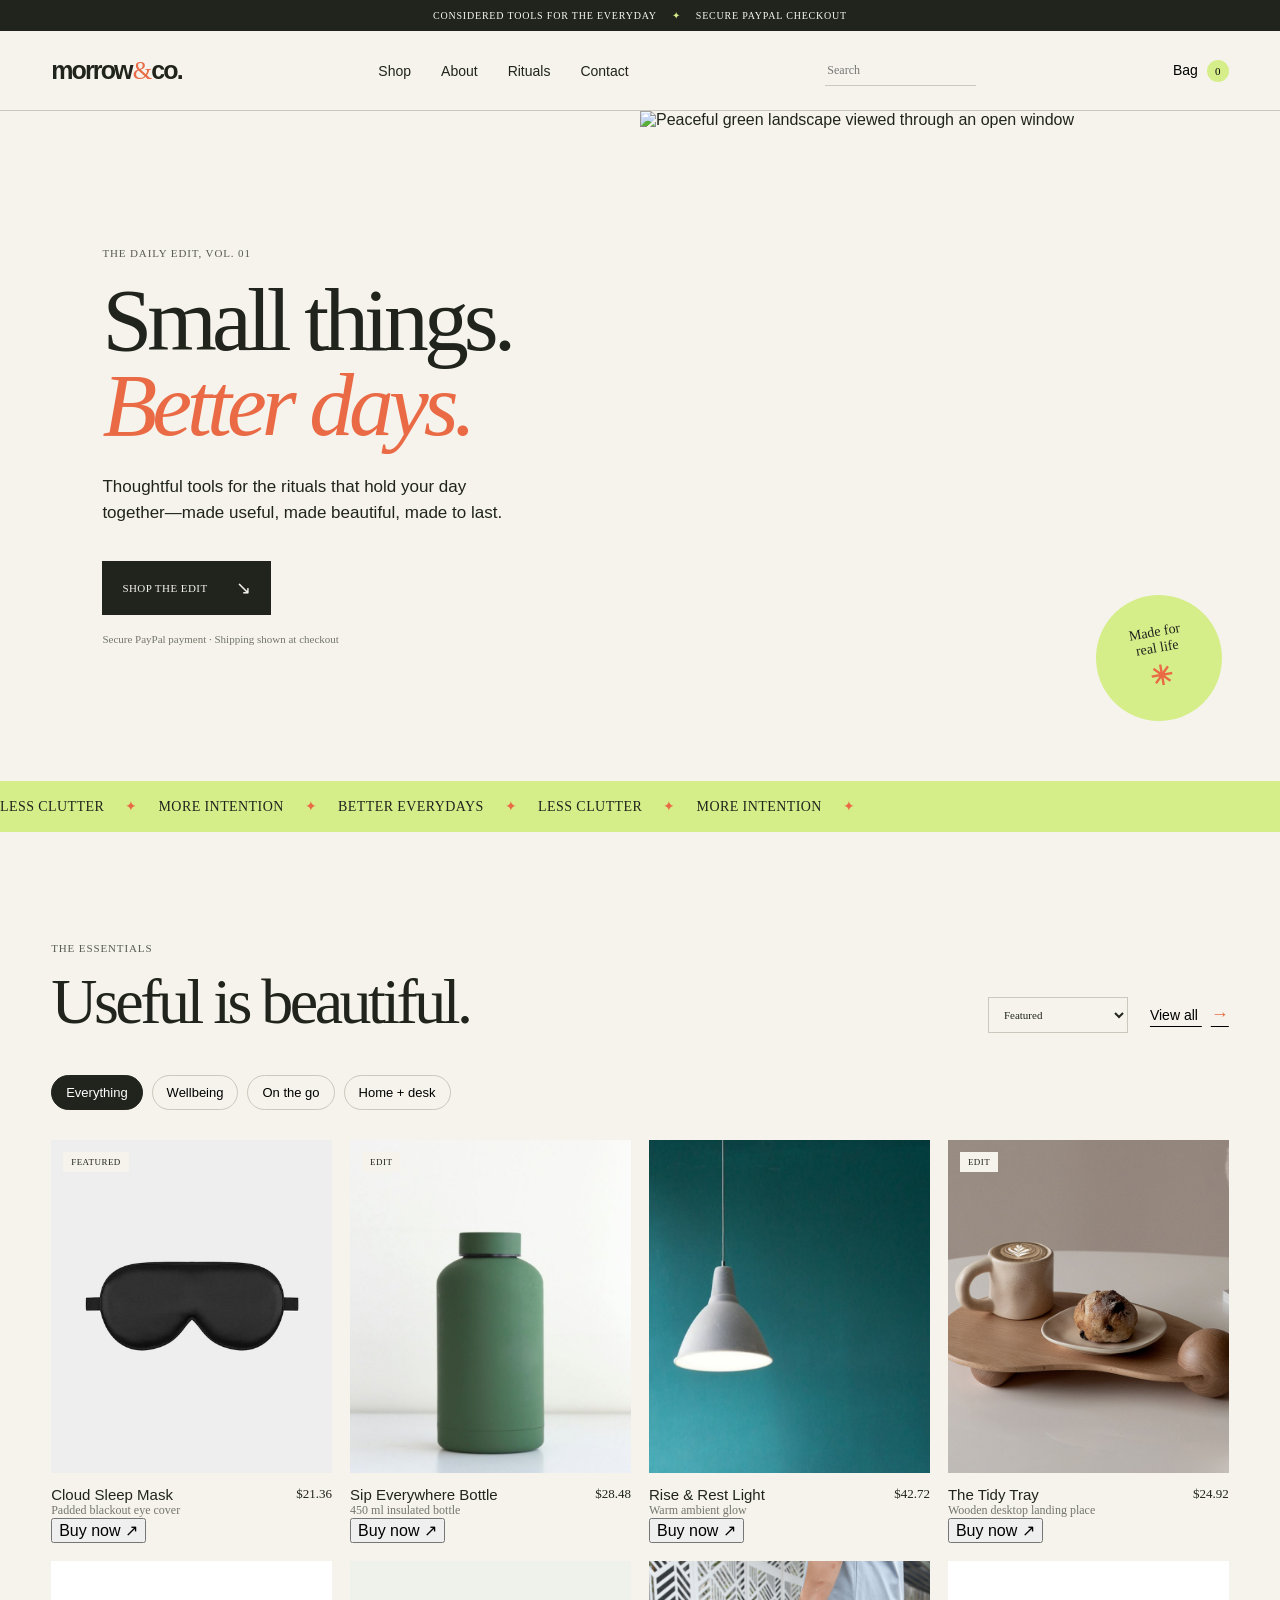
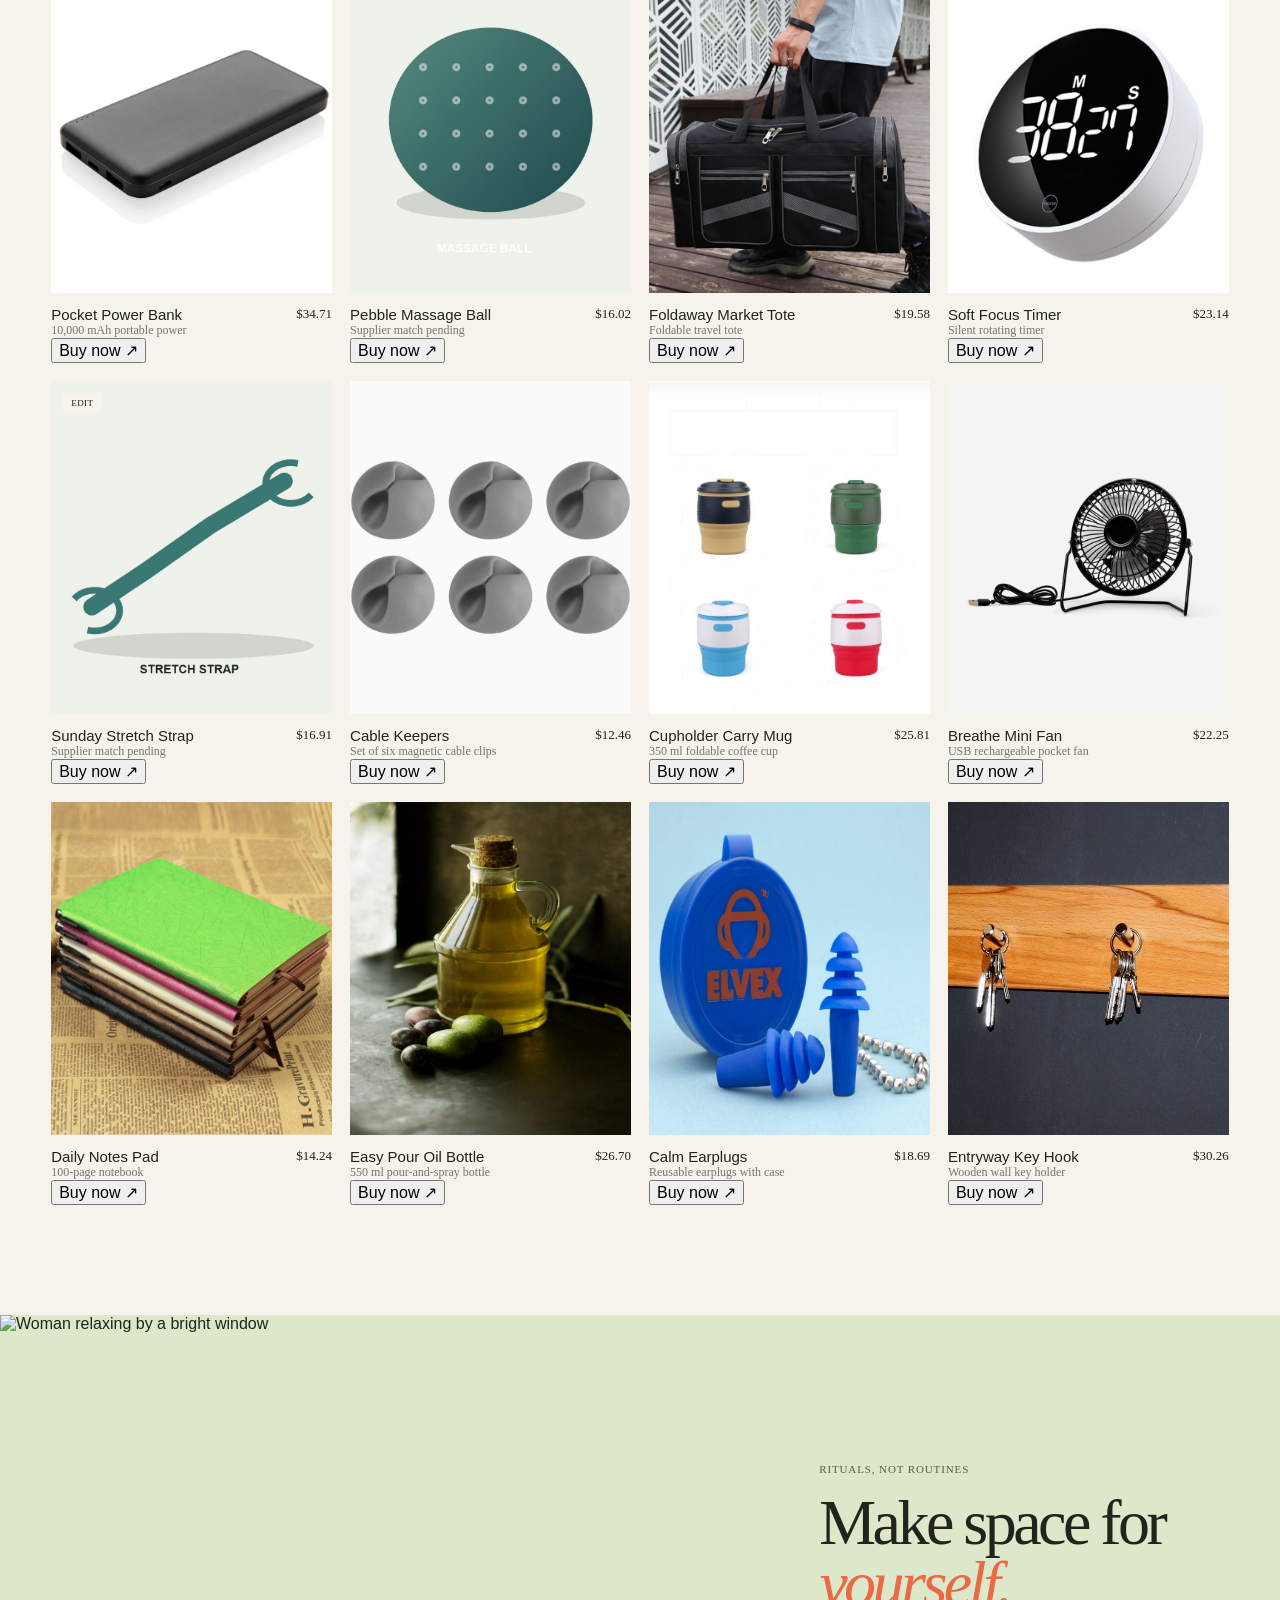
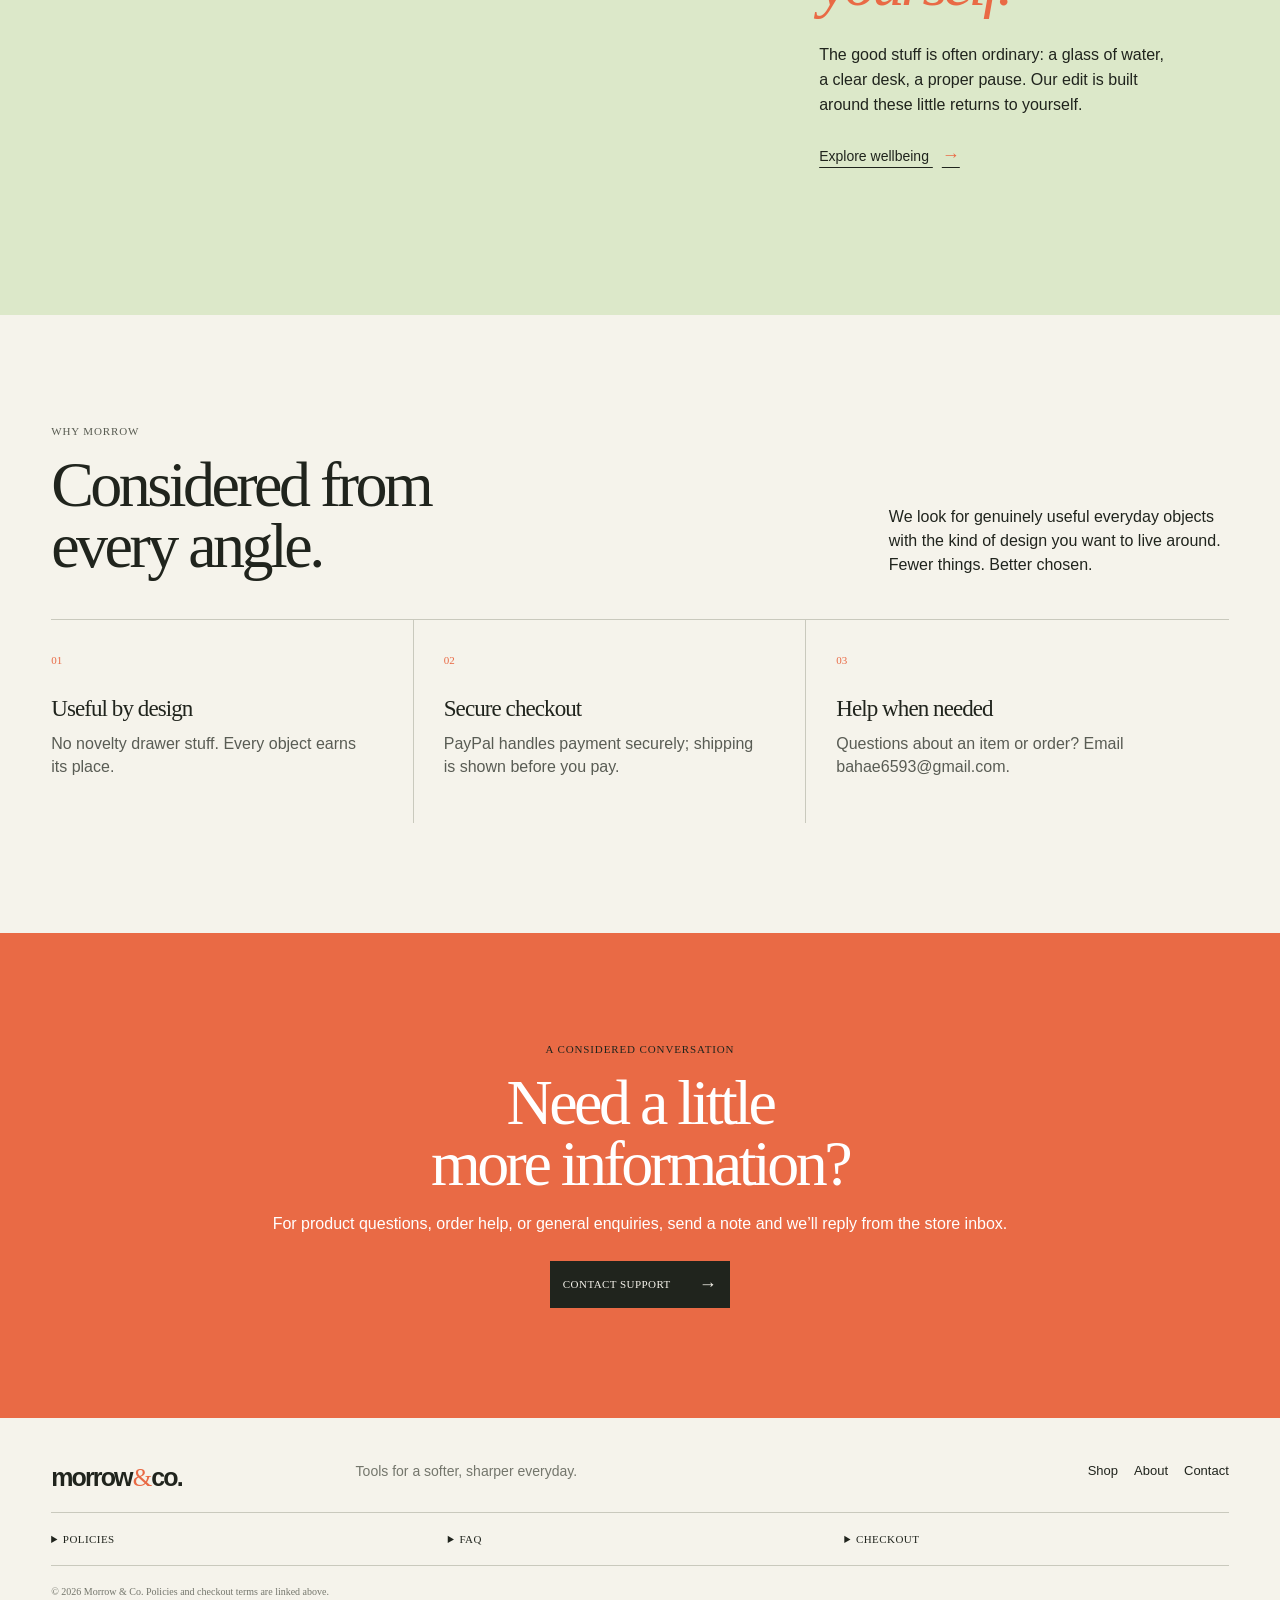
==== commit 2b342fac: "add secure support and order notifications" ====
--- a/index.html
+++ b/index.html
@@ -56,12 +56,12 @@
         <div class="feature-copy"><p class="eyebrow">RITUALS, NOT ROUTINES</p><h2>Make space for<br><em>yourself.</em></h2><p>The good stuff is often ordinary: a glass of water, a clear desk, a proper pause. Our edit is built around these little returns to yourself.</p><a class="text-link" href="#shop">Explore wellbeing <span>→</span></a></div>
       </section>
 
-      <section class="why" id="story"><div class="section-heading"><div><p class="eyebrow">WHY MORROW</p><h2>Considered from<br>every angle.</h2></div><p>We look for genuinely useful everyday objects with the kind of design you want to live around. Fewer things. Better chosen.</p></div><div class="value-grid"><article><span>01</span><h3>Useful by design</h3><p>No novelty drawer stuff. Every object earns its place.</p></article><article><span>02</span><h3>Secure checkout</h3><p>PayPal handles payment securely; shipping is shown before you pay.</p></article><article><span>03</span><h3>Help when needed</h3><p>Questions about an item or order? Email hello@morrowandco.com.</p></article></div></section>
+      <section class="why" id="story"><div class="section-heading"><div><p class="eyebrow">WHY MORROW</p><h2>Considered from<br>every angle.</h2></div><p>We look for genuinely useful everyday objects with the kind of design you want to live around. Fewer things. Better chosen.</p></div><div class="value-grid"><article><span>01</span><h3>Useful by design</h3><p>No novelty drawer stuff. Every object earns its place.</p></article><article><span>02</span><h3>Secure checkout</h3><p>PayPal handles payment securely; shipping is shown before you pay.</p></article><article><span>03</span><h3>Help when needed</h3><p>Questions about an item or order? Email bahae6593@gmail.com.</p></article></div></section>
 
-      <section class="newsletter"><p class="eyebrow">A CONSIDERED CONVERSATION</p><h2>Need a little<br>more information?</h2><p>For product questions, order help, or general enquiries, send a note and we’ll reply from the store inbox.</p><a class="button dark" href="mailto:hello@morrowandco.com?subject=Morrow%20%26%20Co.%20enquiry">Email Morrow &amp; Co. <span>→</span></a></section>
+      <section class="newsletter"><p class="eyebrow">A CONSIDERED CONVERSATION</p><h2>Need a little<br>more information?</h2><p>For product questions, order help, or general enquiries, send a note and we’ll reply from the store inbox.</p><a class="button dark" href="policies.html#contact">Contact support <span>→</span></a></section>
     </main>
 
-    <footer><a class="logo" href="#top">morrow<span>&amp;</span>co.</a><p>Tools for a softer, sharper everyday.</p><div><a href="#shop">Shop</a><a href="#story">About</a><a href="policies.html#contact">Contact</a></div><div class="footer-details"><details><summary>Policies</summary><p><a href="policies.html#shipping">Shipping</a> · <a href="policies.html#returns">Returns</a> · <a href="policies.html#privacy">Privacy</a> · <a href="policies.html#terms">Terms</a></p></details><details><summary>FAQ</summary><p><a href="policies.html#faq">Read common questions</a> or email <a href="mailto:hello@morrowandco.com">hello@morrowandco.com</a>.</p></details><details><summary>Checkout</summary><p>Multi-item checkout is available when the secure PayPal connection is configured.</p></details></div><small>© 2026 Morrow &amp; Co. Policies and checkout terms are linked above.</small></footer>
+    <footer><a class="logo" href="#top">morrow<span>&amp;</span>co.</a><p>Tools for a softer, sharper everyday.</p><div><a href="#shop">Shop</a><a href="#story">About</a><a href="policies.html#contact">Contact</a></div><div class="footer-details"><details><summary>Policies</summary><p><a href="policies.html#shipping">Shipping</a> · <a href="policies.html#returns">Returns</a> · <a href="policies.html#privacy">Privacy</a> · <a href="policies.html#terms">Terms</a></p></details><details><summary>FAQ</summary><p><a href="policies.html#faq">Read common questions</a> or email <a href="mailto:bahae6593@gmail.com">bahae6593@gmail.com</a>.</p></details><details><summary>Checkout</summary><p>Multi-item checkout is available when the secure PayPal connection is configured.</p></details></div><small>© 2026 Morrow &amp; Co. Policies and checkout terms are linked above.</small></footer>
 
     <aside class="cart-drawer" aria-label="Shopping bag" aria-hidden="true"><div class="cart-head"><h2>Your bag <span id="drawer-count">(0)</span></h2><button class="close-cart" aria-label="Close shopping bag">×</button></div><div id="cart-items" class="cart-items"><p class="empty-state">Your bag is waiting for something good.</p></div><div class="cart-footer"><div class="subtotal"><span>Subtotal</span><strong id="subtotal">$0.00</strong></div><small>Shipping and any applicable taxes are shown before payment.</small><div class="cart-footer-actions"><button id="clear-cart" class="text-button" type="button">Clear bag</button><button id="checkout" class="button dark wide">Review checkout <span>→</span></button></div></div></aside><div class="overlay"></div>
     <dialog class="product-dialog" id="product-dialog"><button class="dialog-close" aria-label="Close product details">×</button><div id="product-detail"></div></dialog>
--- a/styles.css
+++ b/styles.css
@@ -4,3 +4,4 @@
  .catalog-tools{display:flex;align-items:center;gap:22px}.catalog-tools select{border:1px solid var(--line);background:transparent;color:var(--ink);padding:10px 28px 10px 11px;font:11px 'DM Mono';border-radius:0}.menu-toggle{display:none;border:0;background:transparent;color:var(--ink);font:11px 'DM Mono';text-transform:uppercase;cursor:pointer}.mobile-menu{display:none}.cart-footer-actions{display:flex;align-items:center;gap:12px}.text-button{border:0;background:transparent;color:var(--muted);padding:12px 0;text-decoration:underline;cursor:pointer;font:11px 'DM Mono';white-space:nowrap}.text-button:disabled{opacity:.4;cursor:not-allowed}.cart-actions{align-items:center}.cart-actions output{font:11px 'DM Mono';min-width:16px;text-align:center}.cart-item-copy{min-width:0}.detail-image-button{position:relative;padding:0;border:0;background:transparent;cursor:zoom-in;overflow:hidden}.detail-image-button img{display:block}.detail-image-button span{position:absolute;left:16px;bottom:16px;background:var(--paper);padding:8px 10px;font:10px 'DM Mono';text-transform:uppercase}.detail-purchase{display:grid;gap:10px;width:100%;margin-top:18px}.detail-purchase label{font:11px 'DM Mono';text-transform:uppercase;color:var(--muted)}.quantity-control{display:flex;align-items:center;border:1px solid var(--line);width:max-content}.quantity-control button{border:0;background:transparent;width:36px;height:36px;cursor:pointer}.quantity-control input{border:0;background:transparent;text-align:center;width:42px;outline:0}.detail-purchase .button{width:100%;margin-top:4px}.detail-trust{display:flex;gap:10px;flex-wrap:wrap;padding:16px 0;border-top:1px solid var(--line);font:10px 'DM Mono';color:var(--muted)}.detail-trust span{border:1px solid var(--line);padding:7px 9px}.supplier-sku{display:block;margin:10px 0 18px;color:var(--muted);font:10px 'DM Mono'}.related{grid-column:1/-1;border-top:1px solid var(--line);padding:25px 42px 35px}.related-grid{display:grid;grid-template-columns:repeat(3,1fr);gap:12px}.related-card{border:0;background:transparent;text-align:left;padding:0;cursor:pointer}.related-card img{width:100%;height:120px;object-fit:cover;display:block;margin-bottom:8px}.related-card span{font-size:12px}.image-dialog{width:min(900px,calc(100% - 30px));padding:0;border:0;background:var(--paper)}.image-dialog img{display:block;width:100%;height:auto;max-height:85vh;object-fit:contain}.image-dialog .dialog-close{background:var(--paper)}
 @media(max-width:750px){.catalog-tools{align-items:flex-start;flex-direction:column;gap:10px}.catalog-tools select{width:100%}.menu-toggle{display:block}header{gap:12px}header .site-search{margin-left:auto}.mobile-menu{position:fixed;top:65px;left:0;right:0;z-index:5;display:flex;flex-direction:column;background:var(--paper);border-bottom:1px solid var(--line);padding:10px 20px;transform:translateY(-130%);transition:transform .25s}.mobile-menu.open{transform:none}.mobile-menu a{padding:15px 0;border-bottom:1px solid var(--line);font:500 12px 'DM Mono';text-transform:uppercase}.cart-footer-actions{align-items:stretch;flex-direction:column}.related{padding:25px}.related-grid{grid-template-columns:repeat(3,1fr)}.related-card img{height:84px}.detail-trust{font-size:9px}}
  .policy-page{max-width:1000px;margin:0 auto;padding:90px clamp(20px,6vw,80px)}.policy-intro{max-width:720px;padding-bottom:70px;border-bottom:1px solid var(--line)}.policy-intro h1{font-size:clamp(54px,8vw,98px);margin-bottom:28px}.policy-intro>p:last-child{max-width:570px;line-height:1.6;color:#595c54}.policy-section{max-width:720px;padding:62px 0;border-bottom:1px solid var(--line)}.policy-section h2{font-size:clamp(32px,4vw,50px);margin-bottom:20px}.policy-section>p:not(.eyebrow){line-height:1.65;color:#595c54}.policy-section details{border-top:1px solid var(--line);padding:18px 0}.policy-section summary{cursor:pointer;font:500 12px 'DM Mono';text-transform:uppercase;letter-spacing:.04em}.policy-section details p{line-height:1.6;color:#595c54;max-width:620px}.policy-contact{border-bottom:0}.policy-contact .button{margin-top:10px}body>.policy-page+footer{grid-template-columns:1fr 1fr}body>.policy-page+footer small{grid-column:1/-1}
+ .contact-actions{display:flex;gap:12px;flex-wrap:wrap;margin-top:18px}.button.light{background:transparent;border:1px solid var(--ink);color:var(--ink)}.copy-status{min-height:18px;font:11px 'DM Mono';color:var(--muted)}.contact-form{display:grid;gap:14px;max-width:620px;margin-top:45px;padding-top:28px;border-top:1px solid var(--line)}.contact-form h3{font:500 27px Fraunces,serif;margin:0 0 6px}.contact-form label{display:grid;gap:7px;font:10px 'DM Mono';text-transform:uppercase;color:var(--muted)}.contact-form input,.contact-form select,.contact-form textarea{border:1px solid var(--line);background:rgba(255,255,255,.25);padding:13px;color:var(--ink);font:14px 'DM Sans';outline:0;resize:vertical}.contact-form input:focus,.contact-form select:focus,.contact-form textarea:focus{border-color:var(--ink);box-shadow:0 0 0 2px var(--lime)}.contact-form button:disabled{opacity:.55;cursor:wait}.form-status{min-height:20px;font-size:12px;color:var(--muted)}.form-status[data-type=error]{color:var(--rust)}.form-status[data-type=success]{color:#49632f}.honeypot{position:absolute!important;left:-10000px!important;width:1px!important;height:1px!important;opacity:0!important}
--- a/checkout.css
+++ b/checkout.css
@@ -1,5 +1,6 @@
 .site-search{display:flex;align-items:center;max-width:170px}.site-search input{width:100%;border:0;border-bottom:1px solid var(--line);background:transparent;padding:7px 2px;color:var(--ink);font:12px 'DM Mono';outline:none}.site-search input:focus{border-color:var(--ink)}
 .cart-actions{display:flex;align-items:center;gap:8px;margin-top:5px}.cart-actions button{border:0;background:transparent;padding:2px 4px;color:var(--muted);cursor:pointer;font:11px 'DM Mono';text-decoration:underline}.cart-actions button[data-change]{border:1px solid var(--line);text-decoration:none;width:22px;height:22px}.footer-details{grid-column:1/-1;display:grid;grid-template-columns:repeat(3,1fr);gap:12px;border-top:1px solid var(--line);padding-top:20px}.footer-details details{font-size:12px;color:var(--muted)}.footer-details summary{cursor:pointer;color:var(--ink);font:500 11px 'DM Mono';text-transform:uppercase;letter-spacing:.04em}.footer-details p{line-height:1.5;margin:10px 0 0}.footer-details a{text-decoration:underline}
 .checkout-page{min-height:100vh}.checkout-shell{max-width:1180px;margin:0 auto;padding:70px clamp(20px,5vw,64px)}.checkout-kicker{font:11px 'DM Mono';letter-spacing:.08em;text-transform:uppercase;color:var(--muted);margin:0 0 12px}.checkout-heading{display:flex;align-items:end;justify-content:space-between;gap:25px;border-bottom:1px solid var(--line);padding-bottom:28px;margin-bottom:34px}.checkout-heading h1{font-size:clamp(48px,7vw,84px);margin:0}.checkout-heading a{font:11px 'DM Mono';text-decoration:underline;text-underline-offset:5px}.checkout-grid{display:grid;grid-template-columns:minmax(0,1.1fr) minmax(360px,.9fr);gap:60px}.checkout-section{margin-bottom:38px}.checkout-section h2{font-size:31px;margin:0 0 20px}.checkout-form{display:grid;grid-template-columns:1fr 1fr;gap:14px}.checkout-form .field-wide{grid-column:1/-1}.checkout-form label{display:grid;gap:7px;font:10px 'DM Mono';text-transform:uppercase;color:var(--muted)}.checkout-form input,.checkout-form select{width:100%;border:1px solid var(--line);background:rgba(255,255,255,.25);padding:13px;color:var(--ink);outline:0}.checkout-form input:focus,.checkout-form select:focus{border-color:var(--ink);box-shadow:0 0 0 2px var(--lime)}.checkout-form input[aria-invalid=true]{border-color:var(--rust)}.form-error{color:var(--rust);font-size:12px;min-height:18px;margin:12px 0}.order-card{background:#e7e4db;padding:24px;position:sticky;top:110px}.order-card h2{font-size:31px;margin:0 0 20px}.checkout-item{display:grid;grid-template-columns:70px 1fr auto;gap:12px;padding:14px 0;border-bottom:1px solid #c9c9bd}.checkout-item img{width:70px;height:76px;object-fit:cover}.checkout-item h3{font-size:14px;margin:2px 0 5px}.checkout-item p{font:11px 'DM Mono';color:var(--muted);margin:0 0 8px}.checkout-item strong{font:12px 'DM Mono'}.checkout-qty{display:flex;align-items:center;gap:7px}.checkout-qty button{border:1px solid var(--line);background:transparent;width:22px;height:22px;cursor:pointer}.summary-line{display:flex;justify-content:space-between;gap:20px;margin-top:17px;font:12px 'DM Mono'}.summary-total{font-size:16px;border-top:1px solid var(--ink);padding-top:17px;margin-top:17px}.payment-panel{margin-top:25px;border-top:1px solid var(--line);padding-top:20px}.payment-panel p{font-size:13px;line-height:1.5;color:var(--muted)}.paypal-mount{min-height:45px}.payment-blocked{background:#f5f3eb;padding:14px;font-size:12px;line-height:1.5;color:var(--muted)}.payment-blocked strong{display:block;color:var(--ink);margin-bottom:5px}.checkout-note{font:11px/1.5 'DM Mono';color:var(--muted);margin-top:18px}.checkout-success{background:#dce8c9;padding:24px}.checkout-success h2{margin-top:0}.empty-checkout{text-align:center;padding:80px 20px}.empty-checkout a{margin-top:20px}.checkout-footer{border-top:1px solid var(--line);padding-top:24px;margin-top:40px;font-size:12px;color:var(--muted)}
-@media(max-width:800px){.checkout-shell{padding:45px 20px}.checkout-heading{align-items:flex-start;flex-direction:column}.checkout-grid{grid-template-columns:1fr;gap:20px}.order-card{position:static}.checkout-form{grid-template-columns:1fr}.checkout-form .field-wide{grid-column:auto}.checkout-heading h1{font-size:56px}}
+.confirmation-grid{display:grid;grid-template-columns:1.2fr .8fr;gap:30px;margin:28px 0}.confirmation-grid h3{font-size:15px;margin:0 0 10px}.confirmation-item{display:grid;grid-template-columns:48px 1fr auto;align-items:center;gap:10px;border-bottom:1px solid #c9c9bd;padding:10px 0;font-size:12px}.confirmation-item img{width:48px;height:52px;object-fit:cover}.confirmation-item strong{font:11px 'DM Mono'}.confirmation-grid>div:last-child{border-left:1px solid #c9c9bd;padding-left:24px}.confirmation-grid>div:last-child p{line-height:1.7;color:#595c54}
+@media(max-width:800px){.checkout-shell{padding:45px 20px}.checkout-heading{align-items:flex-start;flex-direction:column}.checkout-grid{grid-template-columns:1fr;gap:20px}.order-card{position:static}.checkout-form{grid-template-columns:1fr}.checkout-form .field-wide{grid-column:auto}.checkout-heading h1{font-size:56px}.confirmation-grid{grid-template-columns:1fr}.confirmation-grid>div:last-child{border-left:0;border-top:1px solid #c9c9bd;padding:22px 0 0}}
 @media(max-width:750px){.site-search{max-width:90px}.site-search input{font-size:10px}.footer-details{grid-template-columns:1fr}.cart-actions{gap:5px}}
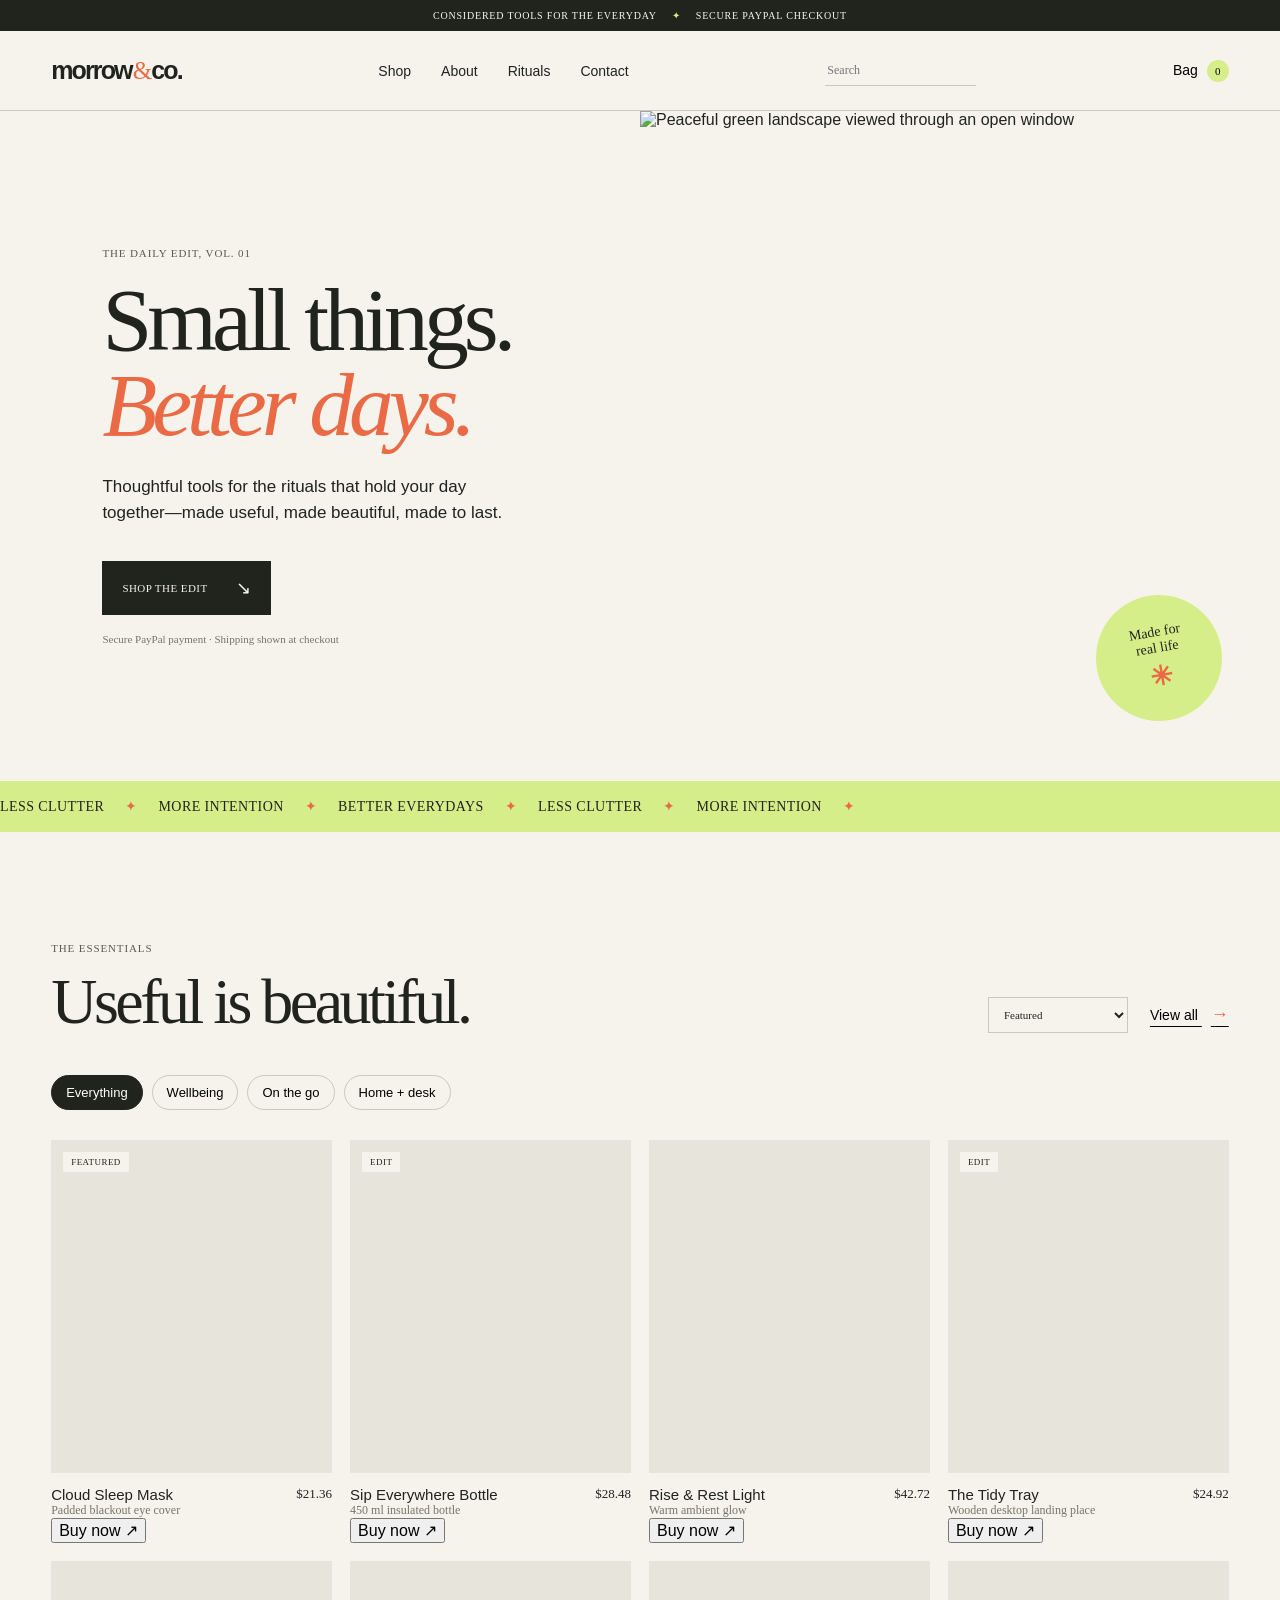
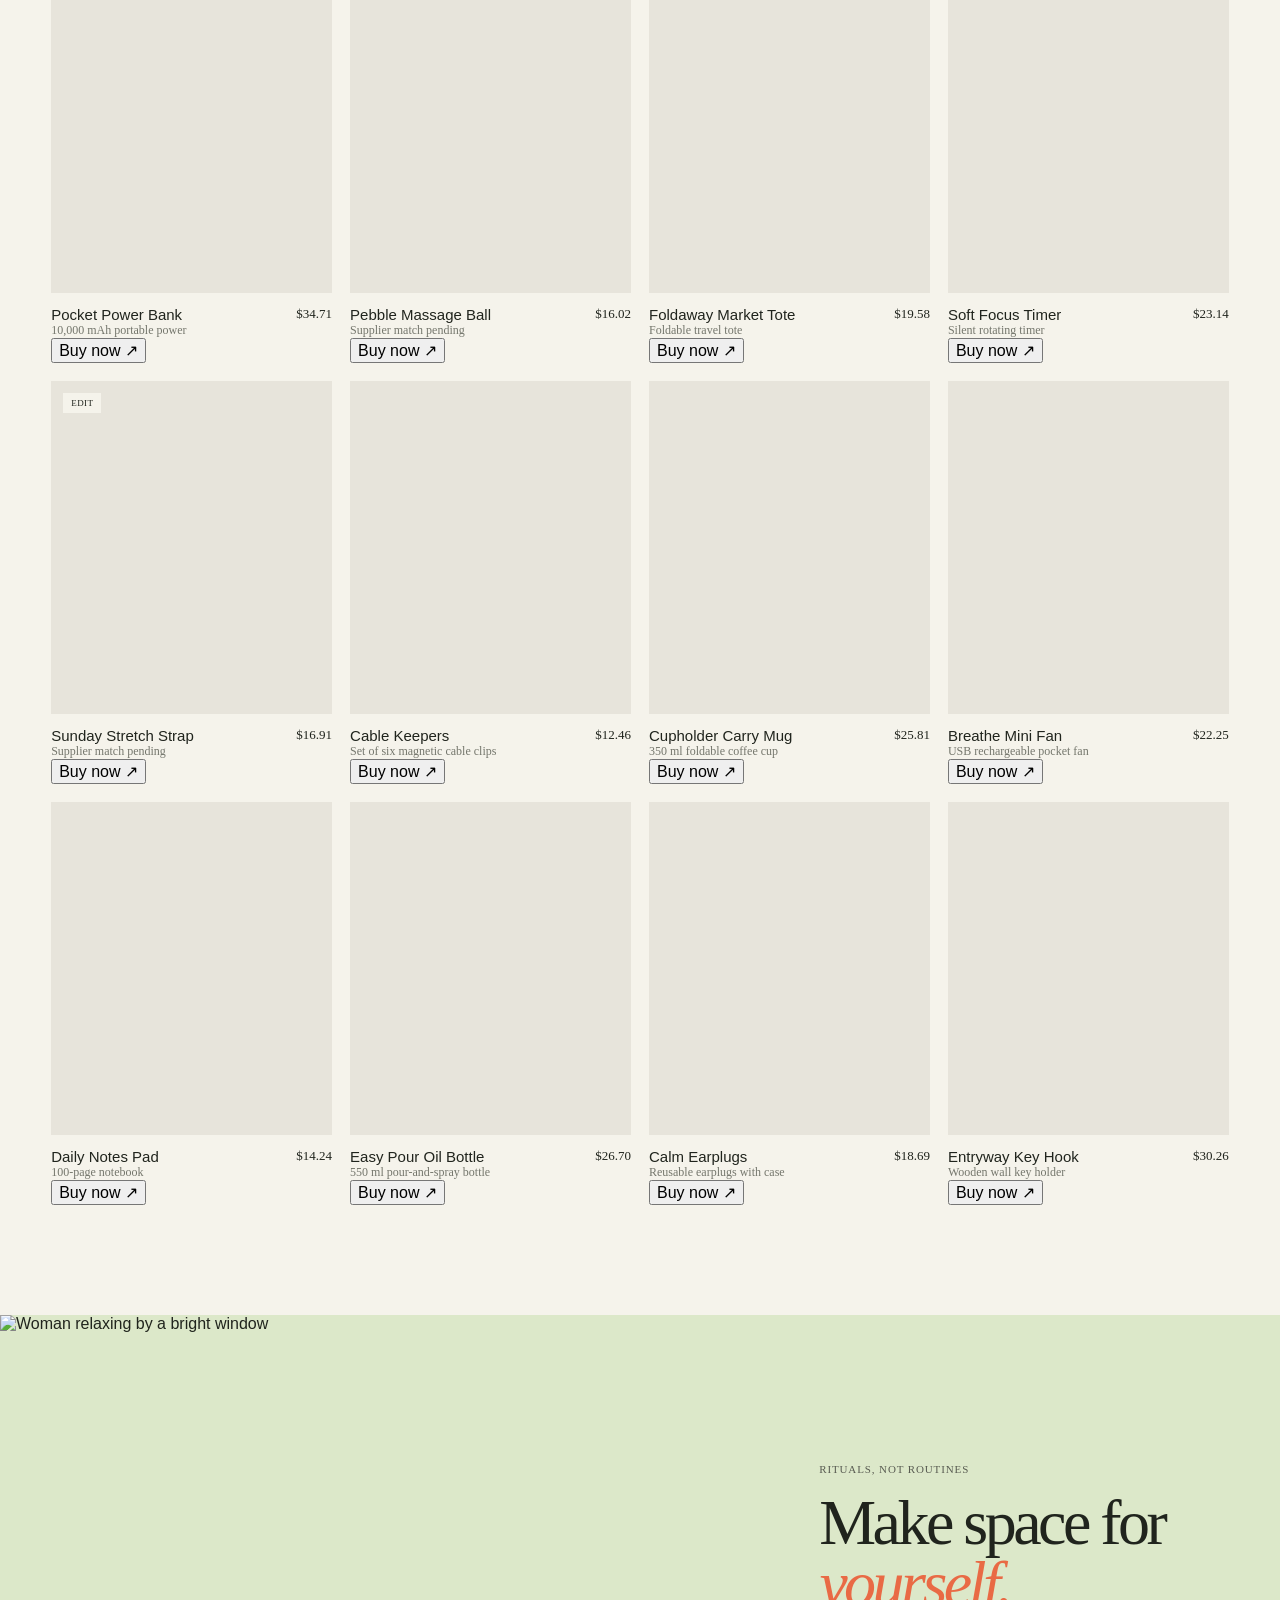
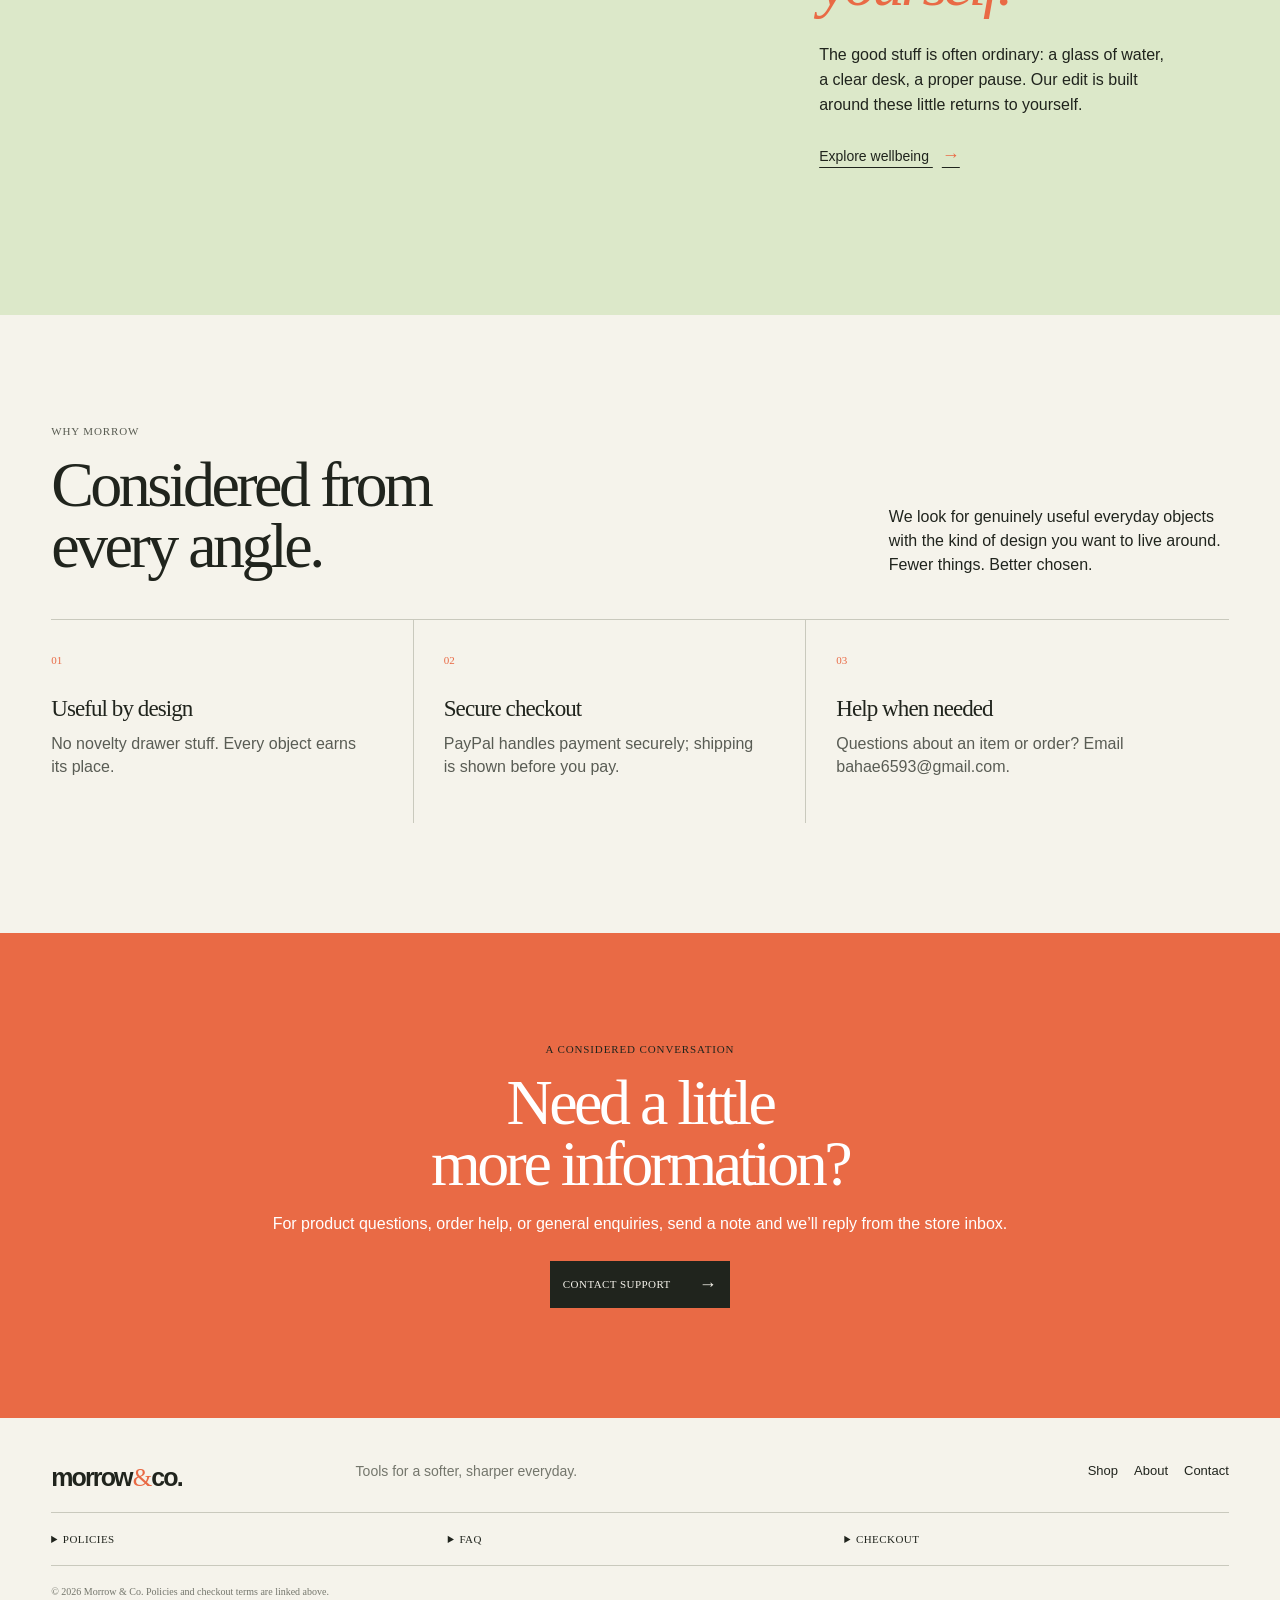
==== commit ac21f5a7: "repair unified Buy Now checkout flow" ====
--- a/index.html
+++ b/index.html
@@ -68,6 +68,6 @@
     <dialog class="image-dialog" id="image-dialog"><button class="dialog-close" aria-label="Close enlarged image">×</button><img id="expanded-image" alt="" /></dialog>
     <div class="toast" role="status" aria-live="polite"></div>
     <script src="catalog.js?v=1"></script>
-    <script src="app.js?v=4"></script>
+    <script src="app.js?v=5"></script>
   </body>
 </html>
